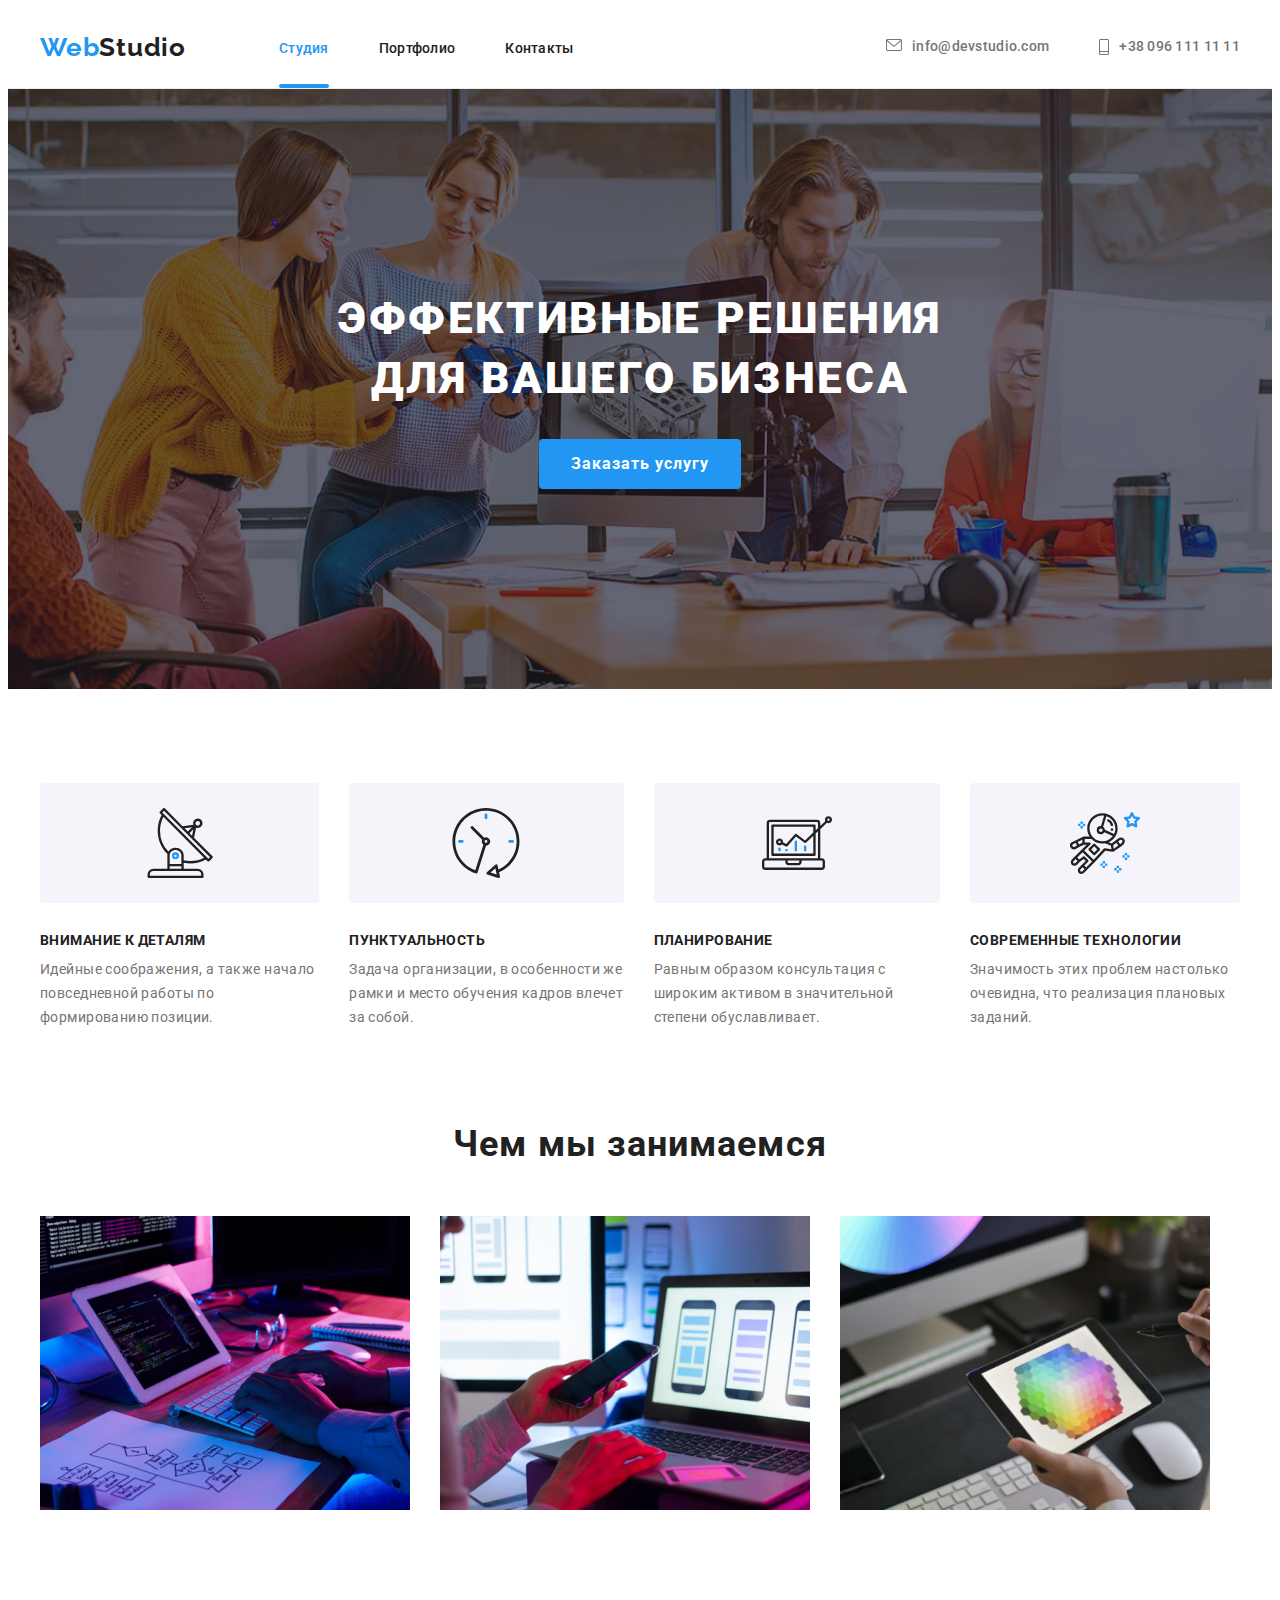
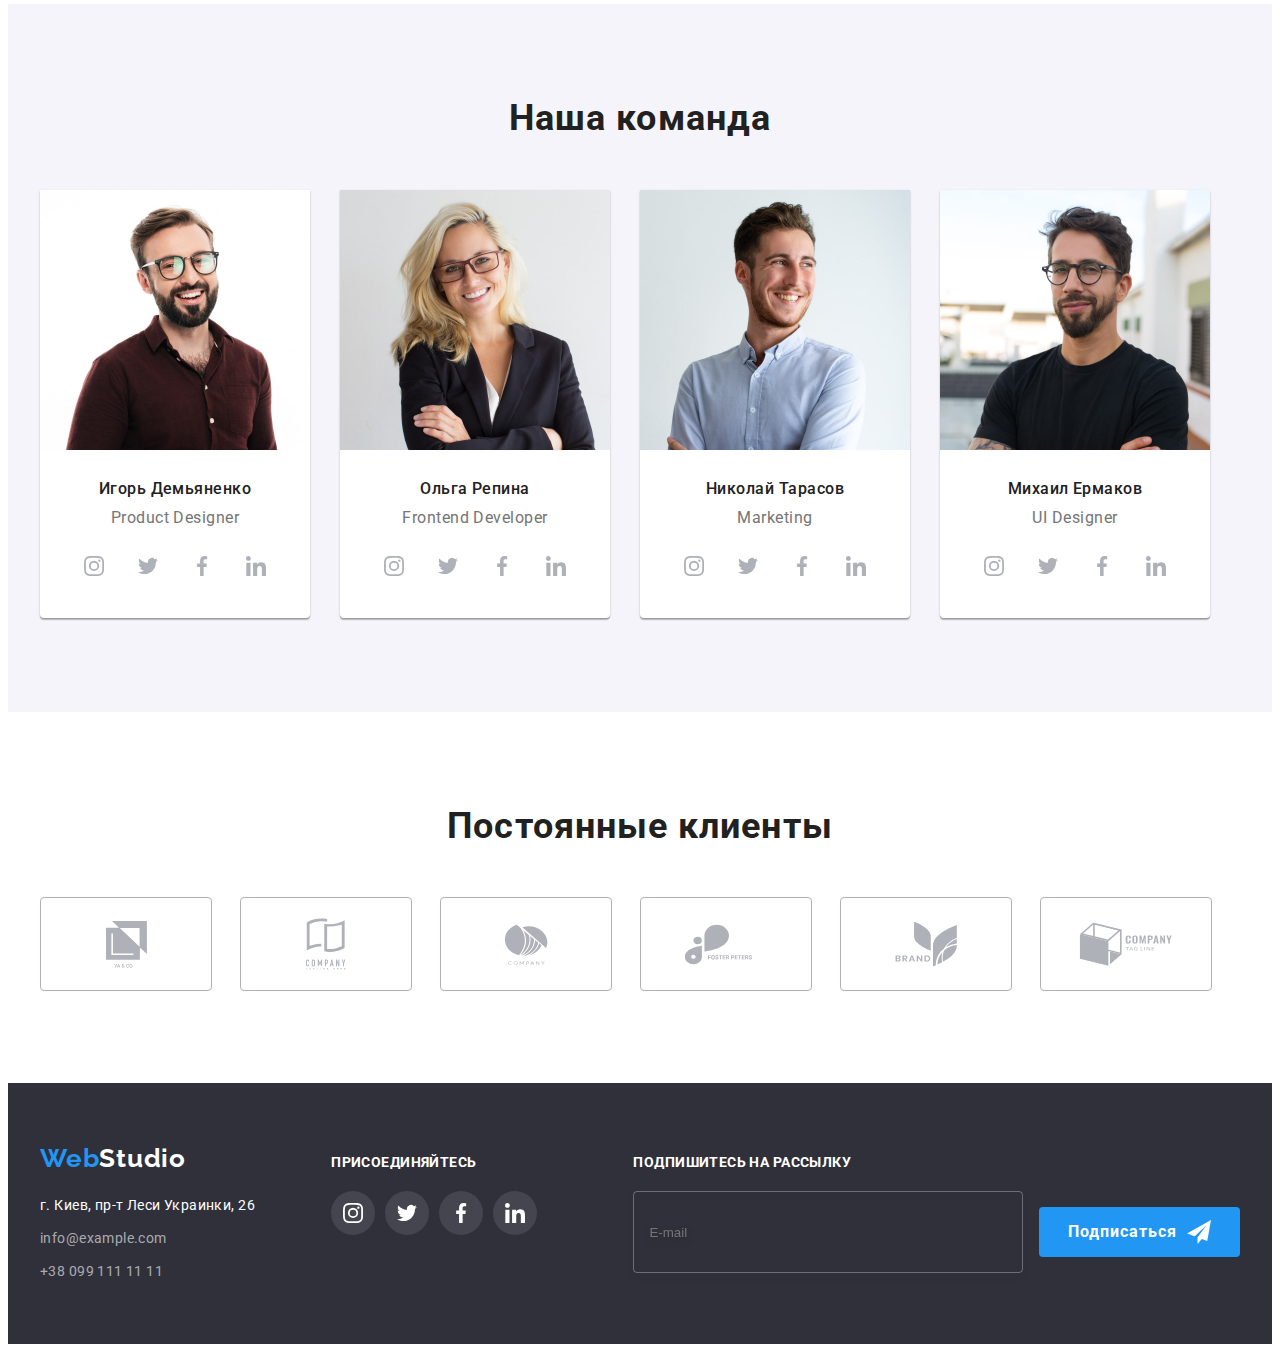
==== index.html @ 5603469b "Add files via upload" ====
<!DOCTYPE html>
<html lang="ru">

<head>
    <meta charset="UTF-8">
    <meta http-equiv="X-UA-Compatible" content="IE=edge">
    <meta name="viewport" content="width=device-width, initial-scale=1.0">
    <link rel="preconnect" href="https://fonts.googleapis.com">
    <link rel="preconnect" href="https://fonts.gstatic.com" crossorigin>
    <link rel="preconnect" href="https://fonts.googleapis.com">
    <link rel="preconnect" href="https://fonts.gstatic.com" crossorigin>
    <link href="https://fonts.googleapis.com/css2?family=Raleway:wght@100;200;300;600;700;800&family=Roboto:wght@400;500;700;900&display=swap" rel="stylesheet">
    <title>WebStudio</title>
    <link rel="stylesheet" href="https://cdnjs.cloudflare.com/ajax/libs/modern-normalize/1.1.0/modern-normalize.min.css" integrity="sha512-wpPYUAdjBVSE4KJnH1VR1HeZfpl1ub8YT/NKx4PuQ5NmX2tKuGu6U/JRp5y+Y8XG2tV+wKQpNHVUX03MfMFn9Q==" crossorigin="anonymous" referrerpolicy="no-referrer"
    />
   
<link rel="stylesheet" href="./css/main.min.css">
</head>

<body>
    <!--  HEADER  -->
    <header class="header box">
        <div class="container header__container">
            <a class="logo header__logo" href="./index.html" title="WebStudio"><span class="web">Web</span>Studio</a>
            <nav class="nav">
                <ul class="nav__list list">
                    <li class="nav__item ">
                        <a href="./index.html" class="nav__link link current" title="Студия">Студия</a>
                    </li>
                    <li class="nav__item ">
                        <a href="./portfolio.html" class="nav__link link" title="Портфолио">Портфолио</a>
                    </li>
                    <li class="nav__item ">
                        <a href="#footer" class="nav__link link" title="Контакты">Контакты</a>
                    </li>
                </ul>

            </nav>
            <ul class="nav__list contacts list">
                <li class="nav__item ">
                    <a class="nav__mail link" href="mailto:info@devstudio.com" title="info@devstudio.com"><svg class="header__soc" width="16" height="12">
                        <use href="./image/main/icons.svg#icon-envelope"></use>
                        </svg>info@devstudio.com</a>
                </li>
                <li class="nav__item list">
                    <a class="nav__tel link" href="tel:+380961111111" title="+380961111111"><svg class="header__soc" width="10" height="16">
                        <use href="./image/main/icons.svg#icon-Mobile"></use>
                        </svg>+38 096 111 11 11</a>
                </li>
            </ul>
        </div>

    </header>
    <main>
        <!-- HERO  -->
        <section class="hero box">
            <div class="container hero__container">
                <h1 class="hero__title">Эффективные решения <br> для вашего бизнеса</h1>
                <button type="button" class="btn" data-modal-open>Заказать услугу</button></div>
        </section>
        <!-- BENEFITS  -->
        <section class="benefits box">
            <div class="container">
                <ul class="benefits__list list">
                    <li class="benefits__item ">
                        <div class="soc__link link"><svg class="benefits__soc" width="70" height="70">
                            <use href="./image/main/icons.svg#icon-antenna"></use>
                            </svg></div>
                        <h3 class="benefits__title title">Внимание к деталям</h3>
                        <p class="benefits__text">Идейные соображения, а также начало повседневной работы по формированию позиции.</p>
                    </li>

                    <li class="benefits__item ">
                        <div class="soc__link link"><svg class="benefits__soc" width="70" height="70">
                            <use href="./image/main/icons.svg#icon-clock"></use>
                            </svg></div>
                        <h3 class="benefits__title title">Пунктуальность</h3>
                        <p class="benefits__text">Задача организации, в особенности же рамки и место обучения кадров влечет за собой.</p>
                    </li>

                    <li class="benefits__item ">
                        <div class="soc__link link"><svg class="benefits__soc" width="70" height="70">
                            <use href="./image/main/icons.svg#icon-diagram"></use>
                            </svg></div>
                        <h3 class="benefits__title title">Планирование</h3>
                        <p class="benefits__text">Равным образом консультация с широким активом в значительной степени обуславливает.</p>
                    </li>

                    <li class="benefits__item ">
                        <div class="soc__link link"><svg class="benefits__soc" width="70" height="70">
                            <use href="./image/main/icons.svg#icon-astronaut"></use>
                            </svg></div>
                        <h3 class="benefits__title title">Современные технологии</h3>
                        <p class="benefits__text">Значимость этих проблем настолько очевидна, что реализация плановых заданий.</p>
                    </li>
                </ul>
            </div>
        </section>
        <!-- WORK  -->
        <section class="work box">
            <div class="container">
                <h2 class="work__title title">Чем мы занимаемся</h2>
                <ul class="work__list">
                    <li class="work__item list"><img src="./image/main/img1.jpg" alt="work with laptop" width="370" height="294">
                        <div class="work__item-text">
                            <p>Десктопные приложения</p>
                        </div>
                    </li>
                    <li class="work__item list"><img src="./image/main/img2.jpg" alt="work with mobile" width="370" height="294">
                        <div class="work__item-text">
                            <p>Мобильные приложения</p>
                        </div>
                    </li>
                    <li class="work__item list"><img src="./image/main/img3.jpg" alt="work with tablet" width="370" height="294">
                        <div class="work__item-text">
                            <p>Дизайнерские решения</p>
                        </div>
                    </li>
                </ul>
            </div>
        </section>
        <!--  TEAM  -->
        <section class="team box">
            <div class="container">
                <h2 class="title">Наша команда</h2>
                <ul class="team__list">
                    <li class="team__item list">
                        <img src="./image/main/photo1.jpg" alt="Игорь Демьяненко" width="270" height="260">

                        <div class="team__item-text">
                            <h3 class="team__item-title ">Игорь Демьяненко</h3>
                            <p lang="en" class="team__text">Product Designer</p>
                            <ul class="team__soc-list list">
                                <li class="team__soc-item"><a href="" class="team__soc-link link"><svg class="team__soc-icon" width="20" height="20">
                                    <use href="./image/main/icons.svg#icon-instagram"></use>
                                    </svg></a></li>
                                <li class="team__soc-item">
                                    <a href="" class="team__soc-link link"><svg class="team__soc-icon" width="20" height="20">
                                        <use href="./image/main/icons.svg#icon-twitter"></use>
                                        </svg></a>
                                </li>
                                <li class="team__soc-item">
                                    <a href="" class="team__soc-link link"><svg class="team__soc-icon" width="20" height="20">
                                        <use href="./image/main/icons.svg#icon-facebook"></use>
                                        </svg></a>
                                </li>
                                <li class="team__soc-item">
                                    <a href="" class="team__soc-link link"><svg class="team__soc-icon" width="20" height="20">
                                        <use href="./image/main/icons.svg#icon-linkedin"></use>
                                        </svg></a>
                                </li>
                            </ul>
                        </div>
                    </li>
                    <li class="team__item list">
                        <img src="./image/main/photo2.jpg" alt="Ольга Репина" width="270" height="260">
                        <div class="team__item-text">
                            <h3 class="team__item-title ">Ольга Репина</h3>
                            <p lang="en" class="team__text">Frontend Developer</p>
                            <ul class="team__soc-list list">
                                <li class="team__soc-item"><a href="" class="team__soc-link link"><svg class="team__soc-icon" width="20" height="20">
                                    <use href="./image/main/icons.svg#icon-instagram"></use>
                                    </svg></a></li>
                                <li class="team__soc-item">
                                    <a href="" class="team__soc-link link"><svg class="team__soc-icon" width="20" height="20">
                                        <use href="./image/main/icons.svg#icon-twitter"></use>
                                        </svg></a>
                                </li>
                                <li class="team__soc-item">
                                    <a href="" class="team__soc-link link"><svg class="team__soc-icon" width="20" height="20">
                                        <use href="./image/main/icons.svg#icon-facebook"></use>
                                        </svg></a>
                                </li>
                                <li class="team__soc-item">
                                    <a href="" class="team__soc-link link"><svg class="team__soc-icon" width="20" height="20">
                                        <use href="./image/main/icons.svg#icon-linkedin"></use>
                                        </svg></a>
                                </li>
                            </ul>
                        </div>

                    </li>
                    <li class="team__item list">
                        <img src="./image/main/photo3.jpg" alt="Николай Тарасов" width="270" height="260">
                        <div class="team__item-text">
                            <h3 class="team__item-title ">Николай Тарасов</h3>
                            <p lang="en" class="team__text">Marketing</p>
                            <ul class="team__soc-list list">
                                <li class="team__soc-item"><a href="" class="team__soc-link link"><svg class="team__soc-icon" width="20" height="20">
                                    <use href="./image/main/icons.svg#icon-instagram"></use>
                                    </svg></a></li>
                                <li class="team__soc-item">
                                    <a href="" class="team__soc-link link"><svg class="team__soc-icon" width="20" height="20">
                                        <use href="./image/main/icons.svg#icon-twitter"></use>
                                        </svg></a>
                                </li>
                                <li class="team__soc-item">
                                    <a href="" class="team__soc-link link"><svg class="team__soc-icon" width="20" height="20">
                                        <use href="./image/main/icons.svg#icon-facebook"></use>
                                        </svg></a>
                                </li>
                                <li class="team__soc-item">
                                    <a href="" class="team__soc-link link"><svg class="team__soc-icon" width="20" height="20">
                                        <use href="./image/main/icons.svg#icon-linkedin"></use>
                                        </svg></a>
                                </li>
                            </ul>
                        </div>

                    </li>
                    <li class="team__item list">
                        <img src="./image/main/photo4.jpg" alt="Михаил Ермаков" width="270" height="260">
                        <div class="team__item-text">
                            <h3 class="team__item-title ">Михаил Ермаков</h3>
                            <p lang="en" class="team__text">UI Designer</p>
                            <ul class="team__soc-list list">
                                <li class="team__soc-item"><a href="" class="team__soc-link link"><svg class="team__soc-icon" width="20" height="20">
                                    <use href="./image/main/icons.svg#icon-instagram"></use>
                                    </svg></a></li>
                                <li class="team__soc-item">
                                    <a href="" class="team__soc-link link"><svg class="team__soc-icon" width="20" height="20">
                                        <use href="./image/main/icons.svg#icon-twitter"></use>
                                        </svg></a>
                                </li>
                                <li class="team__soc-item">
                                    <a href="" class="team__soc-link link"><svg class="team__soc-icon" width="20" height="20">
                                        <use href="./image/main/icons.svg#icon-facebook"></use>
                                        </svg></a>
                                </li>
                                <li class="team__soc-item">
                                    <a href="" class="team__soc-link link"><svg class="team__soc-icon" width="20" height="20">
                                        <use href="./image/main/icons.svg#icon-linkedin"></use>
                                        </svg></a>
                                </li>
                            </ul>
                        </div>

                    </li>
                </ul>
            </div>
        </section>
        <section class="customers">
            <div class="container">
                <h2 class="title">Постоянные клиенты</h2>
                <ul class="customers__list list">
                    <li class="customers__item">
                        <a href="" class="customers__link link"><svg class="customers__icon" width="41" height="47">
                            <use href="./image/main/icons.svg#icon-union"></use>
                            </svg>
                        </a>
                    </li>
                    <li class="customers__item">
                        <a href="" class="customers__link link"><svg class="customers__icon" width="40" height="52">
                            <use href="./image/main/icons.svg#icon-tagline"></use>
                            </svg>
                        </a>
                    </li>
                    <li class="customers__item">
                        <a href="" class="customers__link link"><svg class="customers__icon" width="44" height="41">
                            <use href="./image/main/icons.svg#icon-company"></use>
                            </svg>
                        </a>
                    </li>
                    <li class="customers__item">
                        <a href="" class="customers__link link"><svg class="customers__icon" width="85" height="41">
                            <use href="./image/main/icons.svg#icon-foster"></use>
                            </svg>
                        </a>
                    </li>
                    <li class="customers__item">
                        <a href="" class="customers__link link"><svg class="customers__icon" width="63" height="46">
                            <use href="./image/main/icons.svg#icon-brand"></use>
                            </svg>
                        </a>
                    </li>
                    <li class="customers__item">
                        <a href="" class="customers__link link"><svg class="customers__icon" width="94" height="44">
                            <use href="./image/main/icons.svg#icon-taglines"></use>
                            </svg>
                        </a>
                    </li>
                </ul>
            </div>
        </section>
    </main>
    <!--  FOOTER  -->
    <footer id="footer" class="footer box">
        <div class="container footer__container">
            <div class="footer__left">
                <a class="footer__logo logo" href="./index.html" title="WebStudio"><span class="web">Web</span>Studio</a>
                <address class="footer__adress">
                <ul class="footer__list">
                    <li class="footer__item  list">
                        <a class="footer__link address link" href="https://goo.gl/maps/a2TNtpJiLEumgx8t8" target="_blank" rel="noopener nofollow noreferree">г. Киев, пр-т Леси Украинки, 26</a></li>
                    <li class="footer__item list">
                        <a class="footer__link link" href="mailto:info@example.com" title="info@devstudio.com">info@example.com</a></li>
                        <li class="footer__item list">
                            <a class="footer__link link" href="tel:+380991111111" title="+38 099 111 11 11">+38 099 111 11 11</a></li> 
                </ul>
            </address></div>
            <div class="footer__center">
                <h3 class="footer__title">присоединяйтесь</h3>
                <ul class="footer__soc-list list">
                    <li class="footer__soc-item"><a href="" class="footer__soc-link link"><svg class="footer__soc-icon" width="20" height="20">
        <use href="./image/main/icons.svg#icon-instagram"></use>
        </svg></a></li>
                    <li class="footer__soc-item">
                        <a href="" class="footer__soc-link link"><svg class="footer__soc-icon" width="20" height="20">
            <use href="./image/main/icons.svg#icon-twitter"></use>
            </svg></a>
                    </li>
                    <li class="footer__soc-item">
                        <a href="" class="footer__soc-link link"><svg class="footer__soc-icon" width="20" height="20">
            <use href="./image/main/icons.svg#icon-facebook"></use>
            </svg></a>
                    </li>
                    <li class="footer__soc-item">
                        <a href="" class="footer__soc-link link"><svg class="footer__soc-icon" width="20" height="20">
            <use href="./image/main/icons.svg#icon-linkedin"></use>
            </svg></a>
                    </li>
                </ul>
            </div>
            <div class="footer__right">
                <h3 class="footer__title">Подпишитесь на рассылку</h3>
                <form>

                    <input type="text" class="input" name="user-mail" required placeholder="E-mail">
                    <button type="button" class="footer__btn">Подписаться <span class="icon"></span></button>

                </form>
            </div>

        </div>

    </footer>
    <div class="backdrop is-hidden" data-modal>
        <div class="modal">

            <button type="button" class="modal__close-btn" data-modal-close><img src="./image/main/close.svg" alt="close"></button>
            <p class="modal__title">Оставьте свои данные, мы вам перезвоним</p>
            <form>
                <div class="modal__field">
                    <label for="user-name" class="modal__label">Имя</label>
                    <div class="input__wrap">
                        <input type="text" class="modal__input" name="user-name" required id="user-name">
                        <svg class="modal__icon" width="18" height="18">
                        <use href="./image/main/icons.svg#icon-person"></use>
                    </svg>
                    </div>
                </div>
                <div class="modal__field">
                    <label for="user-tel" class="modal__label">Телефон</label>
                    <div class="input__wrap">
                        <input type="tel" class="modal__input" name="user-tel" required pattern="[\+]\d{3}\s[\(]\d{2}[\)]\s\d{3}[\-]\d{2}[\-]\d{2}" title="+38 (050) 222-22-22" id="user-tel">
                        <svg class="modal__icon" width="18" height="18">
                        <use href="./image/main/icons.svg#icon-phone"></use>
                    </svg>
                    </div>
                </div>
                <div class="modal__field">
                    <label for="user-email" class="modal__label">Почта</label>
                    <div class="input__wrap">
                        <input type="email" class="modal__input" name="user-email" id="user-email">
                        <svg class="modal__icon" width="18" height="18">
                        <use href="./image/main/icons.svg#icon-email"></use>
                    </svg>
                    </div>
                </div>
                <div class="modal__field">
                    <label for="user-text" class="modal__label">Комментарий</label>
                    <textarea name="user-text" id="user-text" class="modal__text" placeholder="Введите текст"></textarea>
                </div>
                <div class="modal__field">
                    <input type="checkbox" name="privacy" value="true" class="modal__check visually-hidden" id="privacy">
                    <label for="privacy" class="check__test"> 
                          <span> <svg class="check__icon" width="11" height="8">
                        <use href="./image/main/icons.svg#icon-check"></use>
                    </svg></span>
                        Соглашаюсь с рассылкой и принимаю  <a href="#"> Условия договора</a></label>
                </div>
                <button type="submit" class="hero__btn btn">Отправить</button>
            </form>
        </div>
    </div>
    <script src="./js/modal.js"></script>
</body>

</html>
---- css/main.min.css ----
:root{--accent-color: #2196F3}body{font-family:"Roboto",sans-serif;color:#212121}.visually-hidden{position:absolute;white-space:nowrap;width:1px;height:1px;overflow:hidden;border:0;padding:0;clip:rect(0 0 0 0);clip-path:inset(50%);margin:-1px}h1,h2,h3,h4,h5,h6,p{margin:0;padding:0}ul,ol{margin:0;padding-left:0}img{display:block}.list{list-style:none}.link{text-decoration:none}.logo{text-decoration:none;color:#212121;font-family:"Raleway",sans-serif;font-weight:700;font-size:26px;line-height:1.19;letter-spacing:.03em}.web{color:#2196f3}.container{width:1200px;margin-left:auto;margin-right:auto;padding:0 15px}.title{font-weight:700;font-size:36px;line-height:1.16;letter-spacing:.03em;margin-bottom:50px;text-align:center}.backdrop{position:fixed;width:100%;height:100%;background-color:rgba(25,28,38,.477);top:0;transition:opacity 250ms cubic-bezier(0.4, 0, 0.2, 1),visibility 250ms cubic-bezier(0.4, 0, 0.2, 1)}.is-hidden{visibility:none;opacity:0;pointer-events:none}.modal{width:528px;min-height:581px;background-color:#fff;border-radius:5px;position:absolute;top:50%;left:50%;transform:translate(-50%, -50%) scale(1) rotate(0);transition:transform 250ms cubic-bezier(0.4, 0, 0.2, 1);padding:40px;text-align:center}.modal__close-btn{width:30px;height:30px;border-radius:50%;position:absolute;top:10px;right:10px;border:none}.modal__close-btn img{position:absolute;left:0;top:0}.backdrop.is-hidden .modal{transform:translate(-50%, -50%) scale(0) rotate(180deg)}.no-scroll{overflow:hidden}.modal__title{font-weight:700;font-size:20px;line-height:1.15;text-align:center;letter-spacing:.03em;color:#212121;margin-bottom:12px}.modal__field{margin-bottom:10px}.input__wrap{position:relative}.modal__icon{position:absolute;left:12px;top:50%;transform:translateY(-50%)}.modal__input{width:100%;height:40px;border:1px solid #999;border-radius:5px;padding-left:40px;color:#090b13;outline:none}.modal__input:focus{border-color:var(--accent-color)}.modal__input:focus+.modal__icon{fill:var(--accent-color)}.modal__label{font-size:12px;line-height:1.16;letter-spacing:.01em;color:#757575;display:block;text-align:left;margin-bottom:4px}.modal__text{width:100%;height:100px;padding:12px 16px;border:1px solid #999;border-radius:5px;resize:none;outline:none}.modal__text:focus{border-color:var(--accent-color)}.modal__text::placeholder{font-weight:400;font-size:14px;line-height:16px;letter-spacing:.01em;color:rgba(117,117,117,.5)}.check__test{color:#555;font-size:14px;display:flex;align-items:baseline;position:relative}.check__test a{margin-left:5px}.check__test span{width:16px;height:15px;border:2px solid #090b13;border-radius:3px;margin-right:5px;display:flex;align-items:center;justify-content:center}.btn{padding:10px 55px}.check__icon{fill:rgba(0,0,0,0)}.modal__check:checked+.check__test span{background-color:var(--accent-color);border:none}.modal__check:focus+.check__test span{border-color:var(--accent-color)}.modal__check:checked+.check__test .check__icon{fill:#fff}.header{border-bottom:1px solid #ececec;padding-top:24px;padding-bottom:25px}.header__container{display:flex;align-items:center}.header__logo{margin-right:93px}.header__soc{fill:currentColor;margin-right:10px}.nav__list{display:flex}.contacts{margin-left:auto}.nav__item:not(:last-child){margin-right:50px}.nav__link{font-weight:500;font-size:14px;line-height:1.14;letter-spacing:.02em;color:#212121;padding-top:32px;padding-bottom:32px;position:relative;transition:color 250ms cubic-bezier(0.4, 0, 0.2, 1)}.nav__link::after{content:"";position:absolute;left:0;bottom:0;width:100%;height:4px;background-color:#2196f3;border-radius:2px;opacity:0;transition:opacity 250ms cubic-bezier(0.4, 0, 0.2, 1)}.nav__link:hover::after,.nav__link:focus::after{opacity:1}.current{color:var(--accent-color)}.current::after{content:"";position:absolute;left:0;bottom:0;width:100%;height:4px;background-color:#2196f3;border-radius:2px;opacity:1}.nav__mail,.nav__tel{font-weight:500;font-size:14px;line-height:1.14;letter-spacing:.02em;color:#757575;display:flex;flex-direction:row;fill:currentColor;transition:color 250ms cubic-bezier(0.4, 0, 0.2, 1)}.nav__link:hover,.nav__mail:hover,.nav__tel:hover,.nav__link:focus,.nav__mail:focus,.nav__tel:focus{color:var(--accent-color)}.hero{background-color:#2f303a;padding-top:200px;padding-bottom:200px;text-align:center;background-image:linear-gradient(rgba(47, 48, 58, 0.4), rgba(47, 48, 58, 0.4)),url(../image/main/bghero.jpg);background-size:cover;background-repeat:no-repeat;background-position:center;max-width:1600px;margin:0 auto}.hero__title{font-weight:900;font-size:44px;line-height:1.36;letter-spacing:.06em;text-transform:uppercase;color:#fff;margin-bottom:30px}.hero__container .btn{font-family:inherit;font-weight:700;font-size:16px;line-height:1.87;letter-spacing:.06em;border-radius:4px;border:none;padding:10px 32px;cursor:pointer;background-color:var(--accent-color);color:#fff}.hero__container .btn .btn:hover,.hero__container .btn .btn:focus{box-shadow:0px 4px 4px rgba(0,0,0,.15)}.benefits{padding-top:94px}.benefits__list{display:flex}.benefits__title{font-weight:700;font-size:14px;line-height:1.14;letter-spacing:.03em;text-transform:uppercase;margin-bottom:10px;text-align:left}.benefits__text{font-size:14px;line-height:1.71;letter-spacing:.03em;color:#757575}.benefits__item{min-width:270px}.benefits__item:not(:last-child){margin-right:30px}.soc__link{display:flex;align-items:center;justify-content:center;background-color:#f5f4fa;border-radius:4px;width:100%;height:120px;margin-bottom:30px}.work{padding-top:94px;padding-bottom:94px;text-align:center}.work__title{margin-bottom:50px}.work__list{display:flex;flex-wrap:wrap}.work__item{flex-basis:calc(25% - 30px);margin-right:30px;position:relative}.work__item:nth-child(3n){margin-right:0}.work__item-text::before{content:"";position:absolute;width:100%;height:100%;left:0;bottom:0;opacity:0}.work__item-text p{position:absolute;left:0;bottom:0;opacity:0;width:100%;padding-top:23px;padding-bottom:23px;font-weight:700;font-size:14px;line-height:1.14;letter-spacing:.03em;text-transform:uppercase;color:#fff;z-index:1;background-color:rgba(47,48,58,.8);transition:opacity 250ms cubic-bezier(0.4, 0, 0.2, 1)}.work__item:hover .work__item-text p{opacity:1}.team{padding-top:94px;padding-bottom:94px;background-color:#f5f4fa}.team__list{display:flex;flex-wrap:wrap}.team__item{max-width:270px;background-color:#fff;border-radius:0px 0px 4px 4px;flex-basis:calc(25% - 30px);margin-right:30px;box-shadow:0px 1px 3px rgba(0,0,0,.12),0px 1px 1px rgba(0,0,0,.14),0px 2px 1px rgba(0,0,0,.2)}.team__item:nth-child(4n){margin-right:0}.team__item-text{padding-top:30px;padding-bottom:30px;text-align:center}.team__item-title{font-size:16px;font-weight:500;line-height:1.18;letter-spacing:.03em;margin-bottom:10px}.team__text{line-height:1.18;letter-spacing:.03em;color:#757575;margin-bottom:16px}.team__soc-list{display:flex;justify-content:center}.team__soc-item{width:44px;height:44px;margin-right:10px}.team__soc-item:last-child{margin-right:0}.team__soc-link{width:100%;height:100%;background-color:#fff;border-radius:50%;display:flex;align-items:center;justify-content:center;color:#afb1b8;transition:color 250ms cubic-bezier(0.4, 0, 0.2, 1),background-color 250ms cubic-bezier(0.4, 0, 0.2, 1)}.team__soc-link:hover,.team__soc-link:focus{color:#fff;background-color:var(--accent-color)}.team__soc-icon{fill:currentColor}.customers{padding-top:94px;padding-bottom:94px}.customers__list{display:flex}.customers__icon{fill:currentColor}.customers__item{width:170px;height:92px}.customers__item:not(:last-child){margin-right:30px}.customers__link{display:flex;align-items:center;justify-content:center;width:100%;height:100%;border:1px solid #afb1b8;border-radius:4px;color:#afb1b8;transition:color 250ms cubic-bezier(0.4, 0, 0.2, 1),border 250ms cubic-bezier(0.4, 0, 0.2, 1)}.customers__link:hover,.customers__link:focus{color:var(--accent-color);border:1px solid var(--accent-color)}.footer{background-color:#2f303a;padding-top:60px;padding-bottom:60px}.footer__container{display:flex;align-items:baseline;justify-content:space-between}.footer__logo{display:inline-block;color:#fff;margin-bottom:20px}.footer__item:not(:last-child){margin-bottom:9px}.footer__link{color:rgba(255,255,255,.6)}.footer__center{margin-left:70px}.footer__title{font-size:14px;line-height:1.14;letter-spacing:.03em;text-transform:uppercase;color:#fff;margin-bottom:20px}.footer__soc-list{display:flex;justify-content:center}.footer__soc-icon{fill:currentColor}.footer .footer__right{margin-left:90px}address{font-style:normal;font-size:14px;line-height:1.71;letter-spacing:.03em}.address{color:#fff}.footer__soc-item{width:44px;height:44px;margin-right:10px}.footer__soc-item:last-child{margin-right:0}.footer__soc-link{width:100%;height:100%;background-color:rgba(255,255,255,.1);border-radius:50%;display:flex;align-items:center;justify-content:center;color:#fff;transition:background-color 250ms cubic-bezier(0.4, 0, 0.2, 1)}.footer__soc-link:hover,.footer__soc-link:focus{background-color:var(--accent-color)}.input{width:358px;height:50px;border:1px solid rgba(255,255,255,.3);filter:drop-shadow(0px 4px 4px rgba(0, 0, 0, 0.15));border-radius:4px;padding:15px;background-color:rgba(0,0,0,0)}.footer__btn{font-family:inherit;font-weight:700;font-size:16px;line-height:1.87;letter-spacing:.06em;border-radius:4px;border:none;padding:10px 29px;cursor:pointer;background-color:var(--accent-color);color:#fff;display:inline-flex;align-items:center;margin-left:12px}.footer__btn>.icon{width:24px;height:24px;margin-left:10px;background-image:url(../image/main/icon-send.png);background-size:contain}.portfolio{padding-top:94px;padding-bottom:94px}.portfolio__list-button{display:flex;justify-content:center;margin-bottom:50px;border-radius:4px}.list-button__item button{font-family:inherit;border:none;font-weight:500;font-size:16px;line-height:1.62;letter-spacing:.03em;border-radius:4px;background-color:#f5f4fa;padding:6px 22px;cursor:pointer;box-shadow:none;transition:color 250ms cubic-bezier(0.4, 0, 0.2, 1),background-color 250ms cubic-bezier(0.4, 0, 0.2, 1),box-shadow 250ms cubic-bezier(0.4, 0, 0.2, 1)}.list-button__item button:hover,.list-button__item button:focus{background-color:var(--accent-color);box-shadow:0px 3px 1px rgba(0,0,0,.1),0px 1px 2px rgba(0,0,0,.08),0px 2px 2px rgba(0,0,0,.12);color:#fff}.list-button__item:not(:last-child){margin-right:8px}.card{padding:20px 24px;border:1px solid #eee;border-top:none}.card__title{font-weight:700;font-size:18px;line-height:2;letter-spacing:.06em;margin-bottom:4px;color:#212121}.card__text{line-height:1.88;letter-spacing:.03em;color:#757575}.portfolio__list{display:flex;flex-wrap:wrap}.portfolio__item{max-width:370px;flex-basis:calc(33.3333333333% - 30px);margin-left:30px;margin-top:30px}.portfolio__item a{display:block;text-decoration:none;transition:box-shadow 250ms cubic-bezier(0.4, 0, 0.2, 1)}.portfolio__item:nth-child(3n+1){margin-left:0}.portfolio__item:nth-child(-n+3){margin-top:0}.portfolio__item a:hover,.portfolio__item a:focus,.portfolio__item a:hover .item__hover-text,.portfolio__item a:focus .item__hover-text,.list-button__item:hover,.list-button__item:focus{opacity:1;transform:translateY(0);box-shadow:0px 1px 1px rgba(0,0,0,.12),0px 4px 4px rgba(0,0,0,.06),1px 4px 6px rgba(0,0,0,.16)}.item__img{position:relative;overflow:hidden}.item__hover-text{position:absolute;padding:63px 24px;top:0;left:0;opacity:0;width:100%;height:100%;font-size:18px;line-height:1.56;letter-spacing:.03em;color:#fff;background-color:rgba(33,150,243,.9);transform:translateY(100%);transition:opacity 250ms cubic-bezier(0.4, 0, 0.2, 1),transform 250ms cubic-bezier(0.4, 0, 0.2, 1)}/*# sourceMappingURL=main.min.css.map */
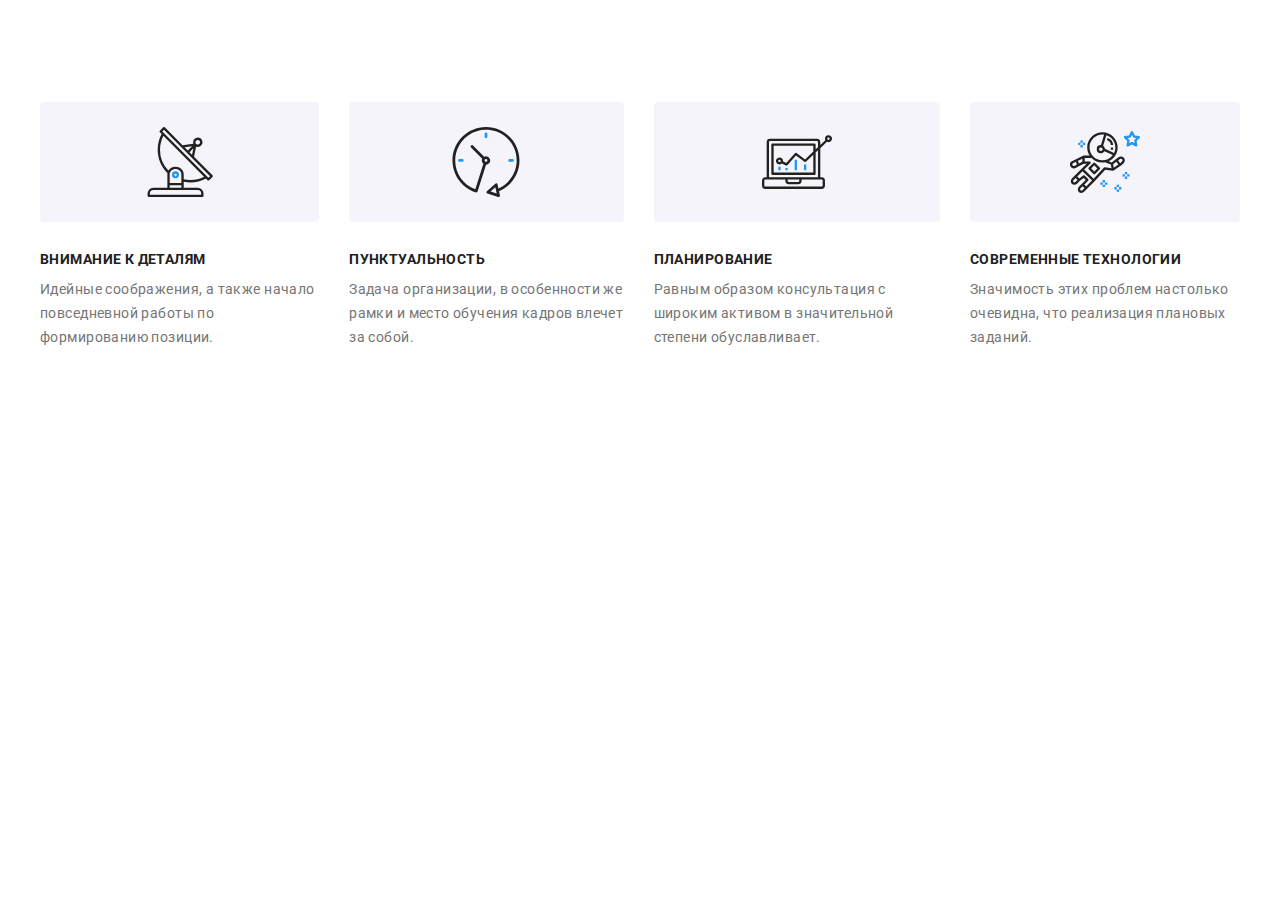
==== commit 82d23f81: "summary" ====
--- a/index.html
+++ b/index.html
@@ -19,7 +19,7 @@
 
 <body>
     <!--  HEADER  -->
-    <header class="header box">
+    <!-- <header class="header box">
         <div class="container header__container">
             <a class="logo header__logo" href="./index.html" title="WebStudio"><span class="web">Web</span>Studio</a>
             <nav class="nav">
@@ -50,14 +50,14 @@
             </ul>
         </div>
 
-    </header>
+    </header> -->
     <main>
         <!-- HERO  -->
-        <section class="hero box">
+        <!-- <section class="hero box">
             <div class="container hero__container">
                 <h1 class="hero__title">Эффективные решения <br> для вашего бизнеса</h1>
                 <button type="button" class="btn" data-modal-open>Заказать услугу</button></div>
-        </section>
+        </section> -->
         <!-- BENEFITS  -->
         <section class="benefits box">
             <div class="container">
@@ -97,7 +97,7 @@
             </div>
         </section>
         <!-- WORK  -->
-        <section class="work box">
+        <!-- <section class="work box">
             <div class="container">
                 <h2 class="work__title title">Чем мы занимаемся</h2>
                 <ul class="work__list">
@@ -118,9 +118,9 @@
                     </li>
                 </ul>
             </div>
-        </section>
+        </section> -->
         <!--  TEAM  -->
-        <section class="team box">
+        <!-- <section class="team box">
             <div class="container">
                 <h2 class="title">Наша команда</h2>
                 <ul class="team__list">
@@ -238,8 +238,9 @@
                     </li>
                 </ul>
             </div>
-        </section>
-        <section class="customers">
+        </section> -->
+         <!--  CUSTOMERS  -->
+        <!-- <section class="customers">
             <div class="container">
                 <h2 class="title">Постоянные клиенты</h2>
                 <ul class="customers__list list">
@@ -281,10 +282,10 @@
                     </li>
                 </ul>
             </div>
-        </section>
+        </section> -->
     </main>
     <!--  FOOTER  -->
-    <footer id="footer" class="footer box">
+    <!-- <footer id="footer" class="footer box">
         <div class="container footer__container">
             <div class="footer__left">
                 <a class="footer__logo logo" href="./index.html" title="WebStudio"><span class="web">Web</span>Studio</a>
@@ -333,8 +334,9 @@
 
         </div>
 
-    </footer>
-    <div class="backdrop is-hidden" data-modal>
+    </footer> -->
+    <!--  BACKDROP  -->
+    <!-- <div class="backdrop is-hidden" data-modal>
         <div class="modal">
 
             <button type="button" class="modal__close-btn" data-modal-close><img src="./image/main/close.svg" alt="close"></button>
@@ -382,7 +384,7 @@
                 <button type="submit" class="hero__btn btn">Отправить</button>
             </form>
         </div>
-    </div>
+    </div> -->
     <script src="./js/modal.js"></script>
 </body>
 
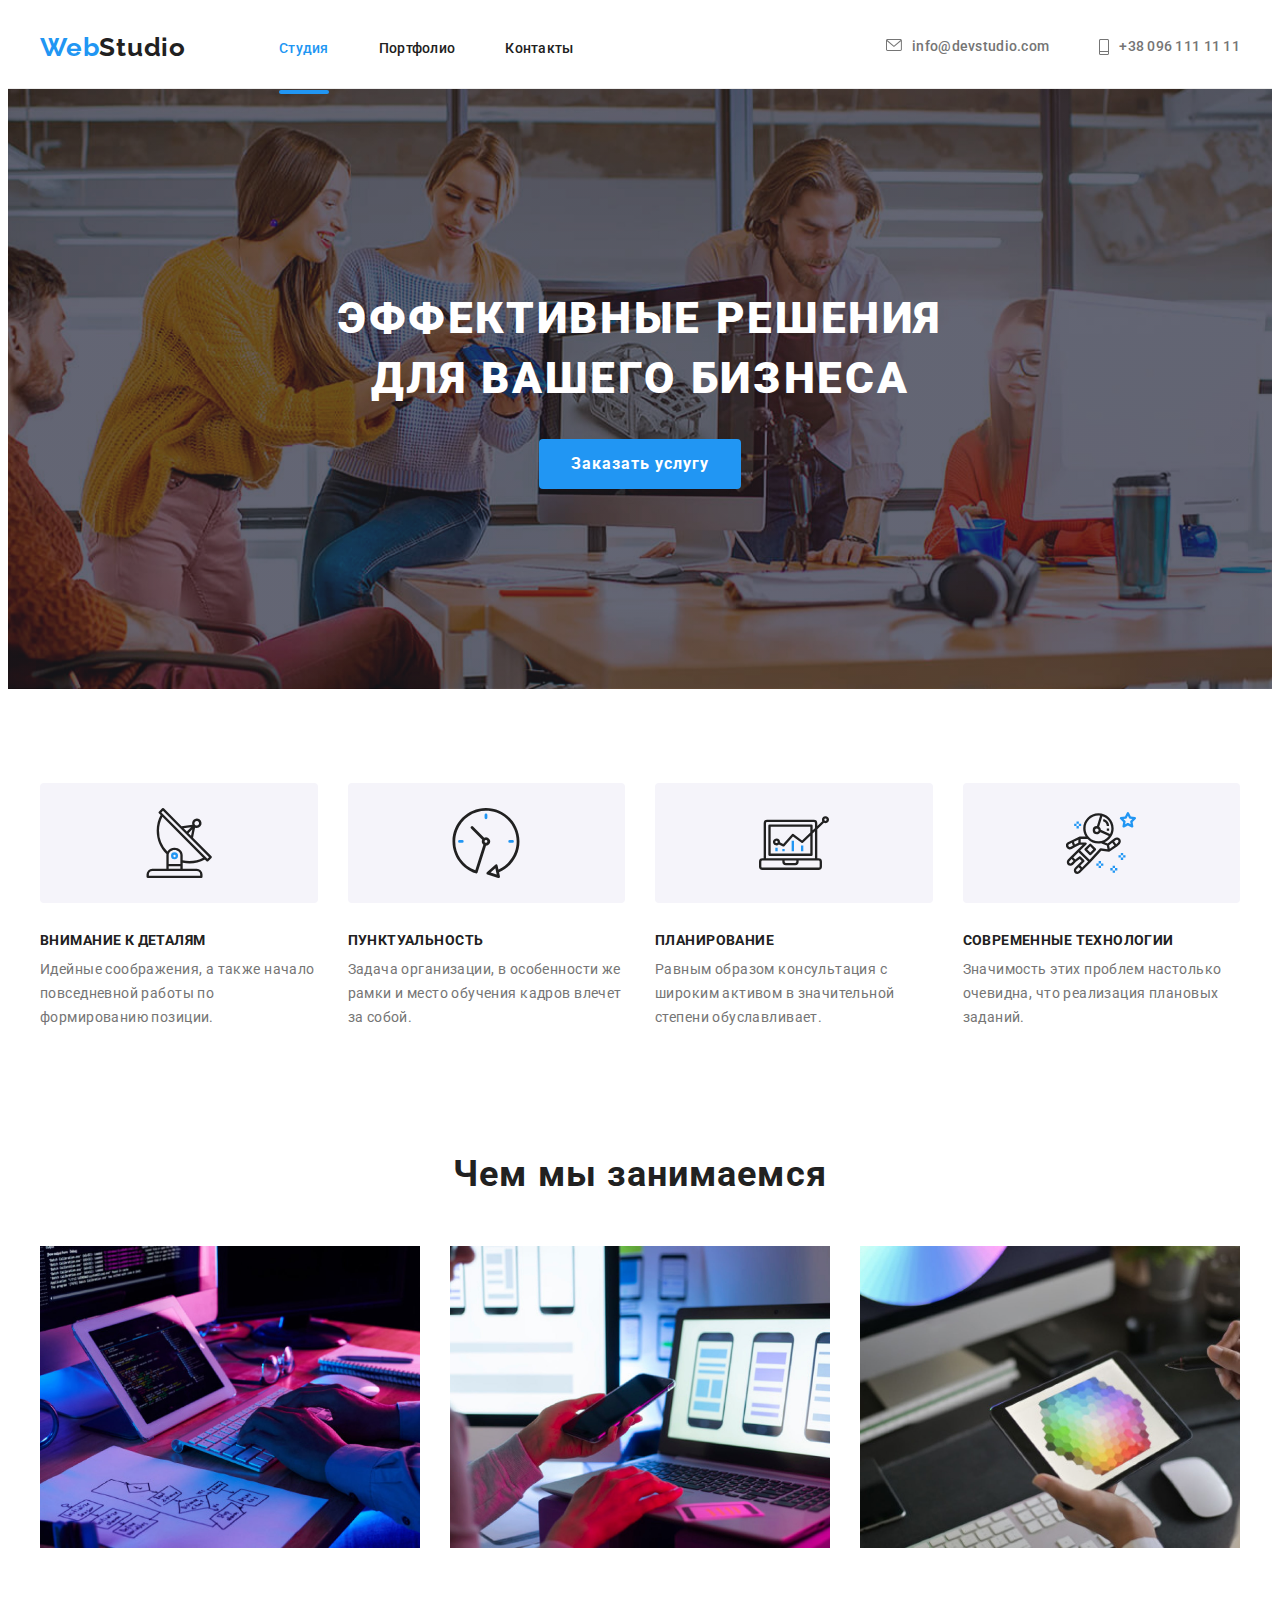
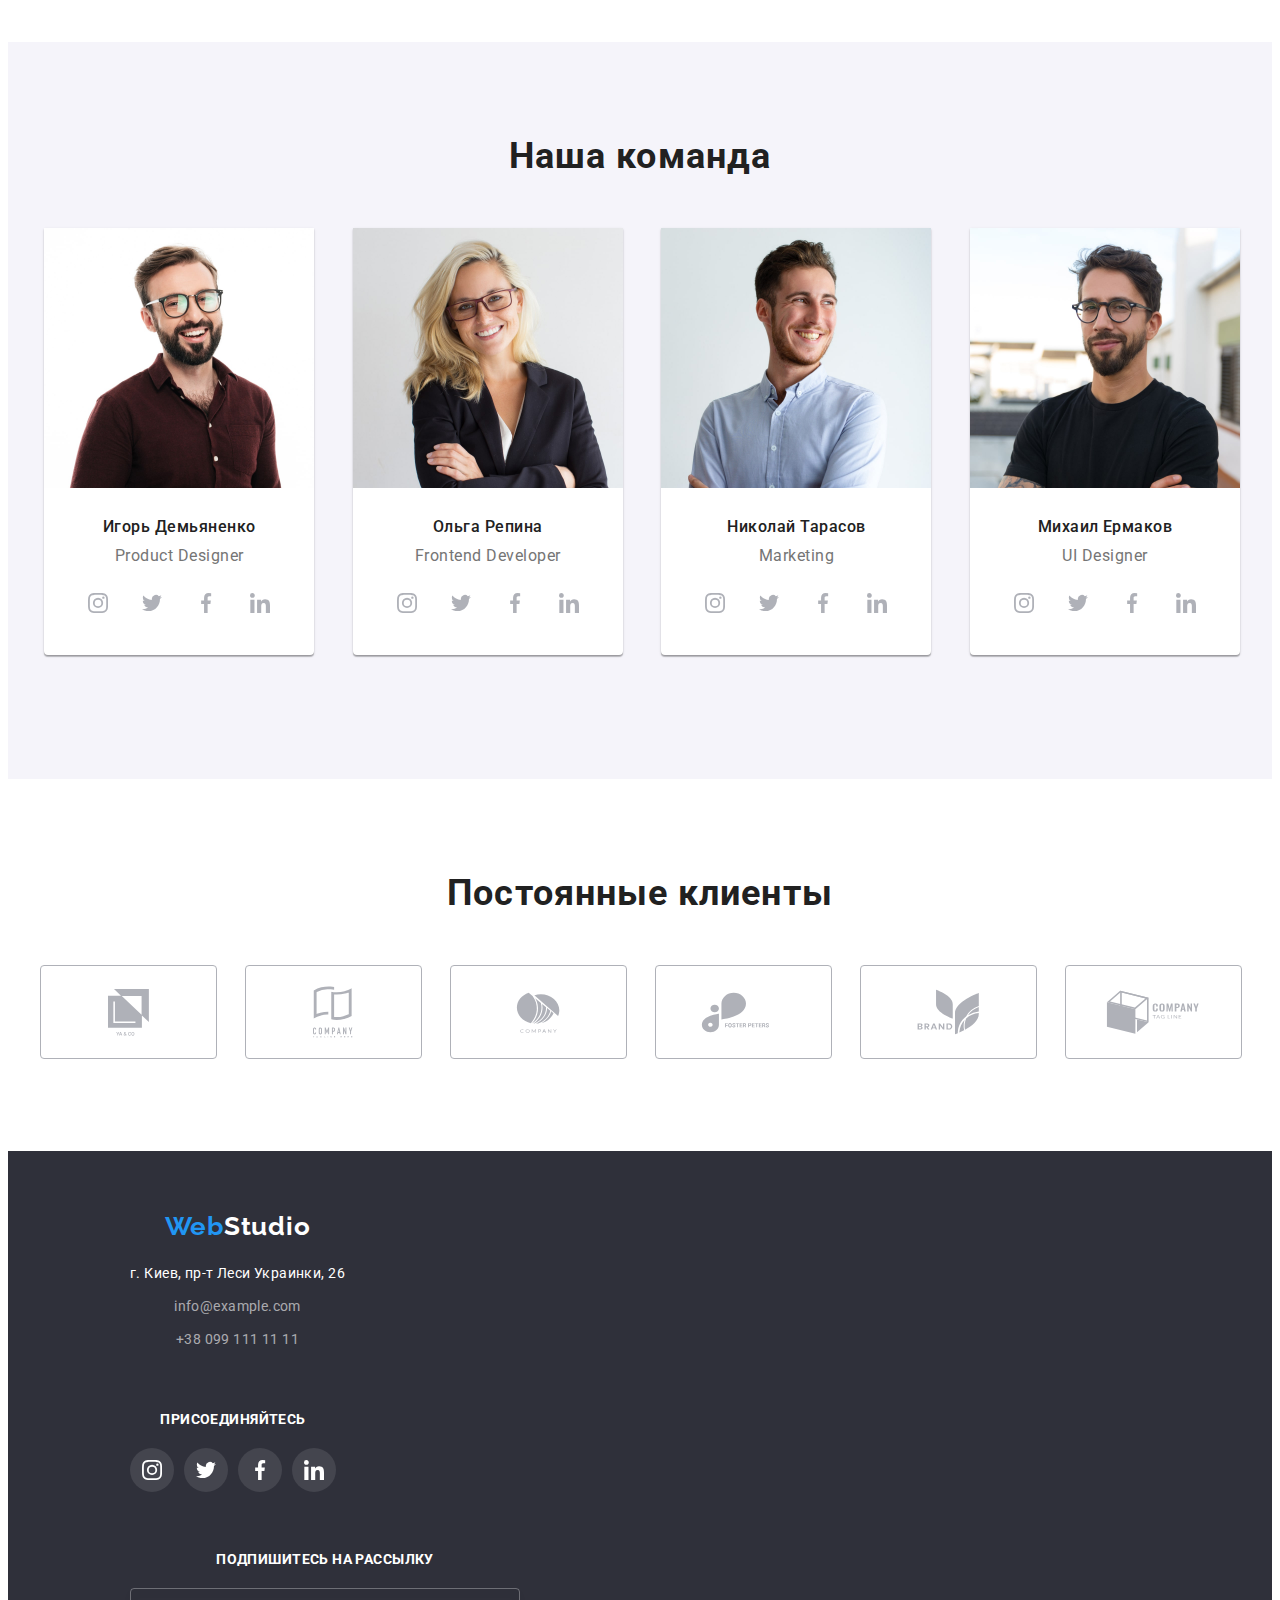
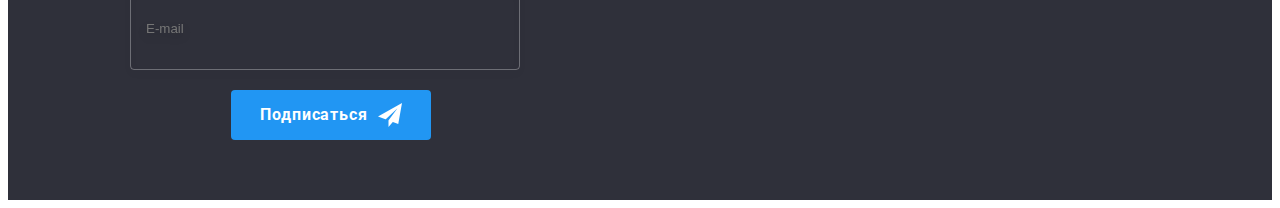
==== commit 12ec0f57: "додані стилі футера, секцій і портфоліо, моб та планшетній версії" ====
--- a/index.html
+++ b/index.html
@@ -19,11 +19,11 @@
 
 <body>
     <!--  HEADER  -->
-    <!-- <header class="header box">
+    <header class="header box">
         <div class="container header__container">
             <a class="logo header__logo" href="./index.html" title="WebStudio"><span class="web">Web</span>Studio</a>
             <nav class="nav">
-                <ul class="nav__list list">
+                <ul class="nav__list header__menu list">
                     <li class="nav__item ">
                         <a href="./index.html" class="nav__link link current" title="Студия">Студия</a>
                     </li>
@@ -49,15 +49,14 @@
                 </li>
             </ul>
         </div>
-
-    </header> -->
+    </header>
     <main>
         <!-- HERO  -->
-        <!-- <section class="hero box">
+        <section class="hero box">
             <div class="container hero__container">
                 <h1 class="hero__title">Эффективные решения <br> для вашего бизнеса</h1>
                 <button type="button" class="btn" data-modal-open>Заказать услугу</button></div>
-        </section> -->
+        </section>
         <!-- BENEFITS  -->
         <section class="benefits box">
             <div class="container">
@@ -97,7 +96,7 @@
             </div>
         </section>
         <!-- WORK  -->
-        <!-- <section class="work box">
+        <section class="work box">
             <div class="container">
                 <h2 class="work__title title">Чем мы занимаемся</h2>
                 <ul class="work__list">
@@ -118,9 +117,9 @@
                     </li>
                 </ul>
             </div>
-        </section> -->
+        </section>
         <!--  TEAM  -->
-        <!-- <section class="team box">
+        <section class="team box">
             <div class="container">
                 <h2 class="title">Наша команда</h2>
                 <ul class="team__list">
@@ -238,9 +237,9 @@
                     </li>
                 </ul>
             </div>
-        </section> -->
+        </section>
          <!--  CUSTOMERS  -->
-        <!-- <section class="customers">
+        <section class="customers">
             <div class="container">
                 <h2 class="title">Постоянные клиенты</h2>
                 <ul class="customers__list list">
@@ -282,10 +281,10 @@
                     </li>
                 </ul>
             </div>
-        </section> -->
+        </section>
     </main>
     <!--  FOOTER  -->
-    <!-- <footer id="footer" class="footer box">
+    <footer id="footer" class="footer box">
         <div class="container footer__container">
             <div class="footer__left">
                 <a class="footer__logo logo" href="./index.html" title="WebStudio"><span class="web">Web</span>Studio</a>
@@ -334,9 +333,9 @@
 
         </div>
 
-    </footer> -->
+    </footer>
     <!--  BACKDROP  -->
-    <!-- <div class="backdrop is-hidden" data-modal>
+    <div class="backdrop is-hidden" data-modal>
         <div class="modal">
 
             <button type="button" class="modal__close-btn" data-modal-close><img src="./image/main/close.svg" alt="close"></button>
@@ -384,7 +383,7 @@
                 <button type="submit" class="hero__btn btn">Отправить</button>
             </form>
         </div>
-    </div> -->
+    </div>
     <script src="./js/modal.js"></script>
 </body>
 
--- a/css/main.min.css
+++ b/css/main.min.css
@@ -1 +1 @@
-:root{--accent-color: #2196F3}body{font-family:"Roboto",sans-serif;color:#212121}.visually-hidden{position:absolute;white-space:nowrap;width:1px;height:1px;overflow:hidden;border:0;padding:0;clip:rect(0 0 0 0);clip-path:inset(50%);margin:-1px}h1,h2,h3,h4,h5,h6,p{margin:0;padding:0}ul,ol{margin:0;padding-left:0}img{display:block}.list{list-style:none}.link{text-decoration:none}.logo{text-decoration:none;color:#212121;font-family:"Raleway",sans-serif;font-weight:700;font-size:26px;line-height:1.19;letter-spacing:.03em}.web{color:#2196f3}.container{width:1200px;margin-left:auto;margin-right:auto;padding:0 15px}.title{font-weight:700;font-size:36px;line-height:1.16;letter-spacing:.03em;margin-bottom:50px;text-align:center}.backdrop{position:fixed;width:100%;height:100%;background-color:rgba(25,28,38,.477);top:0;transition:opacity 250ms cubic-bezier(0.4, 0, 0.2, 1),visibility 250ms cubic-bezier(0.4, 0, 0.2, 1)}.is-hidden{visibility:none;opacity:0;pointer-events:none}.modal{width:528px;min-height:581px;background-color:#fff;border-radius:5px;position:absolute;top:50%;left:50%;transform:translate(-50%, -50%) scale(1) rotate(0);transition:transform 250ms cubic-bezier(0.4, 0, 0.2, 1);padding:40px;text-align:center}.modal__close-btn{width:30px;height:30px;border-radius:50%;position:absolute;top:10px;right:10px;border:none}.modal__close-btn img{position:absolute;left:0;top:0}.backdrop.is-hidden .modal{transform:translate(-50%, -50%) scale(0) rotate(180deg)}.no-scroll{overflow:hidden}.modal__title{font-weight:700;font-size:20px;line-height:1.15;text-align:center;letter-spacing:.03em;color:#212121;margin-bottom:12px}.modal__field{margin-bottom:10px}.input__wrap{position:relative}.modal__icon{position:absolute;left:12px;top:50%;transform:translateY(-50%)}.modal__input{width:100%;height:40px;border:1px solid #999;border-radius:5px;padding-left:40px;color:#090b13;outline:none}.modal__input:focus{border-color:var(--accent-color)}.modal__input:focus+.modal__icon{fill:var(--accent-color)}.modal__label{font-size:12px;line-height:1.16;letter-spacing:.01em;color:#757575;display:block;text-align:left;margin-bottom:4px}.modal__text{width:100%;height:100px;padding:12px 16px;border:1px solid #999;border-radius:5px;resize:none;outline:none}.modal__text:focus{border-color:var(--accent-color)}.modal__text::placeholder{font-weight:400;font-size:14px;line-height:16px;letter-spacing:.01em;color:rgba(117,117,117,.5)}.check__test{color:#555;font-size:14px;display:flex;align-items:baseline;position:relative}.check__test a{margin-left:5px}.check__test span{width:16px;height:15px;border:2px solid #090b13;border-radius:3px;margin-right:5px;display:flex;align-items:center;justify-content:center}.btn{padding:10px 55px}.check__icon{fill:rgba(0,0,0,0)}.modal__check:checked+.check__test span{background-color:var(--accent-color);border:none}.modal__check:focus+.check__test span{border-color:var(--accent-color)}.modal__check:checked+.check__test .check__icon{fill:#fff}.header{border-bottom:1px solid #ececec;padding-top:24px;padding-bottom:25px}.header__container{display:flex;align-items:center}.header__logo{margin-right:93px}.header__soc{fill:currentColor;margin-right:10px}.nav__list{display:flex}.contacts{margin-left:auto}.nav__item:not(:last-child){margin-right:50px}.nav__link{font-weight:500;font-size:14px;line-height:1.14;letter-spacing:.02em;color:#212121;padding-top:32px;padding-bottom:32px;position:relative;transition:color 250ms cubic-bezier(0.4, 0, 0.2, 1)}.nav__link::after{content:"";position:absolute;left:0;bottom:0;width:100%;height:4px;background-color:#2196f3;border-radius:2px;opacity:0;transition:opacity 250ms cubic-bezier(0.4, 0, 0.2, 1)}.nav__link:hover::after,.nav__link:focus::after{opacity:1}.current{color:var(--accent-color)}.current::after{content:"";position:absolute;left:0;bottom:0;width:100%;height:4px;background-color:#2196f3;border-radius:2px;opacity:1}.nav__mail,.nav__tel{font-weight:500;font-size:14px;line-height:1.14;letter-spacing:.02em;color:#757575;display:flex;flex-direction:row;fill:currentColor;transition:color 250ms cubic-bezier(0.4, 0, 0.2, 1)}.nav__link:hover,.nav__mail:hover,.nav__tel:hover,.nav__link:focus,.nav__mail:focus,.nav__tel:focus{color:var(--accent-color)}.hero{background-color:#2f303a;padding-top:200px;padding-bottom:200px;text-align:center;background-image:linear-gradient(rgba(47, 48, 58, 0.4), rgba(47, 48, 58, 0.4)),url(../image/main/bghero.jpg);background-size:cover;background-repeat:no-repeat;background-position:center;max-width:1600px;margin:0 auto}.hero__title{font-weight:900;font-size:44px;line-height:1.36;letter-spacing:.06em;text-transform:uppercase;color:#fff;margin-bottom:30px}.hero__container .btn{font-family:inherit;font-weight:700;font-size:16px;line-height:1.87;letter-spacing:.06em;border-radius:4px;border:none;padding:10px 32px;cursor:pointer;background-color:var(--accent-color);color:#fff}.hero__container .btn .btn:hover,.hero__container .btn .btn:focus{box-shadow:0px 4px 4px rgba(0,0,0,.15)}.benefits{padding-top:94px}.benefits__list{display:flex}.benefits__title{font-weight:700;font-size:14px;line-height:1.14;letter-spacing:.03em;text-transform:uppercase;margin-bottom:10px;text-align:left}.benefits__text{font-size:14px;line-height:1.71;letter-spacing:.03em;color:#757575}.benefits__item{min-width:270px}.benefits__item:not(:last-child){margin-right:30px}.soc__link{display:flex;align-items:center;justify-content:center;background-color:#f5f4fa;border-radius:4px;width:100%;height:120px;margin-bottom:30px}.work{padding-top:94px;padding-bottom:94px;text-align:center}.work__title{margin-bottom:50px}.work__list{display:flex;flex-wrap:wrap}.work__item{flex-basis:calc(25% - 30px);margin-right:30px;position:relative}.work__item:nth-child(3n){margin-right:0}.work__item-text::before{content:"";position:absolute;width:100%;height:100%;left:0;bottom:0;opacity:0}.work__item-text p{position:absolute;left:0;bottom:0;opacity:0;width:100%;padding-top:23px;padding-bottom:23px;font-weight:700;font-size:14px;line-height:1.14;letter-spacing:.03em;text-transform:uppercase;color:#fff;z-index:1;background-color:rgba(47,48,58,.8);transition:opacity 250ms cubic-bezier(0.4, 0, 0.2, 1)}.work__item:hover .work__item-text p{opacity:1}.team{padding-top:94px;padding-bottom:94px;background-color:#f5f4fa}.team__list{display:flex;flex-wrap:wrap}.team__item{max-width:270px;background-color:#fff;border-radius:0px 0px 4px 4px;flex-basis:calc(25% - 30px);margin-right:30px;box-shadow:0px 1px 3px rgba(0,0,0,.12),0px 1px 1px rgba(0,0,0,.14),0px 2px 1px rgba(0,0,0,.2)}.team__item:nth-child(4n){margin-right:0}.team__item-text{padding-top:30px;padding-bottom:30px;text-align:center}.team__item-title{font-size:16px;font-weight:500;line-height:1.18;letter-spacing:.03em;margin-bottom:10px}.team__text{line-height:1.18;letter-spacing:.03em;color:#757575;margin-bottom:16px}.team__soc-list{display:flex;justify-content:center}.team__soc-item{width:44px;height:44px;margin-right:10px}.team__soc-item:last-child{margin-right:0}.team__soc-link{width:100%;height:100%;background-color:#fff;border-radius:50%;display:flex;align-items:center;justify-content:center;color:#afb1b8;transition:color 250ms cubic-bezier(0.4, 0, 0.2, 1),background-color 250ms cubic-bezier(0.4, 0, 0.2, 1)}.team__soc-link:hover,.team__soc-link:focus{color:#fff;background-color:var(--accent-color)}.team__soc-icon{fill:currentColor}.customers{padding-top:94px;padding-bottom:94px}.customers__list{display:flex}.customers__icon{fill:currentColor}.customers__item{width:170px;height:92px}.customers__item:not(:last-child){margin-right:30px}.customers__link{display:flex;align-items:center;justify-content:center;width:100%;height:100%;border:1px solid #afb1b8;border-radius:4px;color:#afb1b8;transition:color 250ms cubic-bezier(0.4, 0, 0.2, 1),border 250ms cubic-bezier(0.4, 0, 0.2, 1)}.customers__link:hover,.customers__link:focus{color:var(--accent-color);border:1px solid var(--accent-color)}.footer{background-color:#2f303a;padding-top:60px;padding-bottom:60px}.footer__container{display:flex;align-items:baseline;justify-content:space-between}.footer__logo{display:inline-block;color:#fff;margin-bottom:20px}.footer__item:not(:last-child){margin-bottom:9px}.footer__link{color:rgba(255,255,255,.6)}.footer__center{margin-left:70px}.footer__title{font-size:14px;line-height:1.14;letter-spacing:.03em;text-transform:uppercase;color:#fff;margin-bottom:20px}.footer__soc-list{display:flex;justify-content:center}.footer__soc-icon{fill:currentColor}.footer .footer__right{margin-left:90px}address{font-style:normal;font-size:14px;line-height:1.71;letter-spacing:.03em}.address{color:#fff}.footer__soc-item{width:44px;height:44px;margin-right:10px}.footer__soc-item:last-child{margin-right:0}.footer__soc-link{width:100%;height:100%;background-color:rgba(255,255,255,.1);border-radius:50%;display:flex;align-items:center;justify-content:center;color:#fff;transition:background-color 250ms cubic-bezier(0.4, 0, 0.2, 1)}.footer__soc-link:hover,.footer__soc-link:focus{background-color:var(--accent-color)}.input{width:358px;height:50px;border:1px solid rgba(255,255,255,.3);filter:drop-shadow(0px 4px 4px rgba(0, 0, 0, 0.15));border-radius:4px;padding:15px;background-color:rgba(0,0,0,0)}.footer__btn{font-family:inherit;font-weight:700;font-size:16px;line-height:1.87;letter-spacing:.06em;border-radius:4px;border:none;padding:10px 29px;cursor:pointer;background-color:var(--accent-color);color:#fff;display:inline-flex;align-items:center;margin-left:12px}.footer__btn>.icon{width:24px;height:24px;margin-left:10px;background-image:url(../image/main/icon-send.png);background-size:contain}.portfolio{padding-top:94px;padding-bottom:94px}.portfolio__list-button{display:flex;justify-content:center;margin-bottom:50px;border-radius:4px}.list-button__item button{font-family:inherit;border:none;font-weight:500;font-size:16px;line-height:1.62;letter-spacing:.03em;border-radius:4px;background-color:#f5f4fa;padding:6px 22px;cursor:pointer;box-shadow:none;transition:color 250ms cubic-bezier(0.4, 0, 0.2, 1),background-color 250ms cubic-bezier(0.4, 0, 0.2, 1),box-shadow 250ms cubic-bezier(0.4, 0, 0.2, 1)}.list-button__item button:hover,.list-button__item button:focus{background-color:var(--accent-color);box-shadow:0px 3px 1px rgba(0,0,0,.1),0px 1px 2px rgba(0,0,0,.08),0px 2px 2px rgba(0,0,0,.12);color:#fff}.list-button__item:not(:last-child){margin-right:8px}.card{padding:20px 24px;border:1px solid #eee;border-top:none}.card__title{font-weight:700;font-size:18px;line-height:2;letter-spacing:.06em;margin-bottom:4px;color:#212121}.card__text{line-height:1.88;letter-spacing:.03em;color:#757575}.portfolio__list{display:flex;flex-wrap:wrap}.portfolio__item{max-width:370px;flex-basis:calc(33.3333333333% - 30px);margin-left:30px;margin-top:30px}.portfolio__item a{display:block;text-decoration:none;transition:box-shadow 250ms cubic-bezier(0.4, 0, 0.2, 1)}.portfolio__item:nth-child(3n+1){margin-left:0}.portfolio__item:nth-child(-n+3){margin-top:0}.portfolio__item a:hover,.portfolio__item a:focus,.portfolio__item a:hover .item__hover-text,.portfolio__item a:focus .item__hover-text,.list-button__item:hover,.list-button__item:focus{opacity:1;transform:translateY(0);box-shadow:0px 1px 1px rgba(0,0,0,.12),0px 4px 4px rgba(0,0,0,.06),1px 4px 6px rgba(0,0,0,.16)}.item__img{position:relative;overflow:hidden}.item__hover-text{position:absolute;padding:63px 24px;top:0;left:0;opacity:0;width:100%;height:100%;font-size:18px;line-height:1.56;letter-spacing:.03em;color:#fff;background-color:rgba(33,150,243,.9);transform:translateY(100%);transition:opacity 250ms cubic-bezier(0.4, 0, 0.2, 1),transform 250ms cubic-bezier(0.4, 0, 0.2, 1)}/*# sourceMappingURL=main.min.css.map */+.visually-hidden{position:absolute;white-space:nowrap;width:1px;height:1px;overflow:hidden;border:0;padding:0;clip:rect(0 0 0 0);clip-path:inset(50%);margin:-1px}body{font-family:"Roboto",sans-serif;color:#212121}h1,h2,h3,h4,h5,h6,p{margin:0;padding:0}ul,ol{margin:0;padding-left:0}img{display:block;max-width:100%;width:100%;height:auto}.list{list-style:none}.link{text-decoration:none}.logo{text-decoration:none;color:#212121;font-family:"Raleway",sans-serif;font-weight:700;font-size:26px;line-height:1.19;letter-spacing:.03em}.web{color:#2196f3}.container{width:100%;margin-left:auto;margin-right:auto;padding-left:15px;padding-right:15px;max-width:480px}@media screen and (min-width: 768px){.container{max-width:768px}}@media screen and (min-width: 1200px){.container{max-width:1200px}}.title{font-weight:700;letter-spacing:.03em;text-align:center;font-size:28px;line-height:1.18;margin-bottom:30px}@media screen and (min-width: 1200px){.title{font-size:36px;line-height:1.16;margin-bottom:50px}}.backdrop{position:fixed;width:100%;height:100%;background-color:rgba(25,28,38,.477);top:0;transition:opacity 250ms cubic-bezier(0.4, 0, 0.2, 1),visibility 250ms cubic-bezier(0.4, 0, 0.2, 1)}.is-hidden{visibility:none;opacity:0;pointer-events:none}.modal{width:450px;min-height:609px;background-color:#fff;border-radius:5px;position:absolute;top:50%;left:50%;transform:translate(-50%, -50%) scale(1) rotate(0);transition:transform 250ms cubic-bezier(0.4, 0, 0.2, 1);padding:40px;text-align:center}@media screen and (min-width: 1200px){.modal{width:528px;min-height:581px}}.modal__close-btn{width:30px;height:30px;border-radius:50%;position:absolute;top:10px;right:10px;border:none}.modal__close-btn img{position:absolute;left:0;top:0}.backdrop.is-hidden .modal{transform:translate(-50%, -50%) scale(0) rotate(180deg)}.no-scroll{overflow:hidden}.modal__title{font-weight:700;font-size:20px;line-height:1.15;text-align:center;letter-spacing:.03em;color:#212121;margin-bottom:12px}.modal__field{margin-bottom:10px}.input__wrap{position:relative}.modal__icon{position:absolute;left:12px;top:50%;transform:translateY(-50%)}.modal__input{width:100%;height:40px;border:1px solid #999;border-radius:5px;padding-left:40px;color:#090b13;outline:none}.modal__input:focus{border-color:#2196f3}.modal__input:focus+.modal__icon{fill:#2196f3}.modal__label{font-size:12px;line-height:1.16;letter-spacing:.01em;color:#757575;display:block;text-align:left;margin-bottom:4px}.modal__text{width:100%;height:100px;padding:12px 16px;border:1px solid #999;border-radius:5px;resize:none;outline:none}.modal__text:focus{border-color:#2196f3}.modal__text::placeholder{font-weight:400;font-size:14px;line-height:16px;letter-spacing:.01em;color:rgba(117,117,117,.5)}.check__test{color:#555;font-size:12px;display:flex;align-items:baseline;position:relative;margin-bottom:30px}@media screen and (min-width: 1200px){.check__test{font-size:14px}}.check__test a{margin-left:5px}.check__test span{width:16px;height:15px;border:2px solid #090b13;border-radius:3px;margin-right:5px;display:flex;align-items:center;justify-content:center}.btn{padding:10px 55px}.check__icon{fill:rgba(0,0,0,0)}.modal__check:checked+.check__test span{background-color:#2196f3;border:none}.modal__check:focus+.check__test span{border-color:#2196f3}.modal__check:checked+.check__test .check__icon{fill:#fff}.header{border-bottom:1px solid #ececec;padding-top:24px;padding-bottom:25px}.header__container{display:flex;align-items:center}.header__logo{margin-right:93px}.header__soc{fill:currentColor;margin-right:10px}.nav__list{display:flex}@media screen and (min-width: 768px){.header__menu .nav__item:not(:last-child){margin-right:50px}.nav__mail{margin-bottom:10px}}@media screen and (min-width: 768px)and (min-width: 1200px){.nav__mail{margin-bottom:0}}.contacts{flex-wrap:wrap;flex-direction:column;justify-content:end;margin-left:auto}@media screen and (min-width: 1200px){.nav__item:not(:last-child){margin-right:50px}.contacts{flex-direction:row;justify-content:space-between}}.nav__link{font-weight:500;font-size:14px;line-height:1.14;letter-spacing:.02em;color:#212121;padding-bottom:38px;position:relative;transition:color 250ms cubic-bezier(0.4, 0, 0.2, 1)}@media screen and (min-width: 1200px){.nav__link{padding-top:32px}}.nav__link::after{content:"";position:absolute;left:0;bottom:0;width:100%;height:4px;background-color:#2196f3;border-radius:2px;opacity:0;transition:opacity 250ms cubic-bezier(0.4, 0, 0.2, 1)}.nav__link:hover::after,.nav__link:focus::after{opacity:1}.current{color:#2196f3}.current::after{content:"";position:absolute;left:0;bottom:0;width:100%;height:4px;background-color:#2196f3;border-radius:2px;opacity:1}.nav__mail,.nav__tel{font-weight:500;font-size:14px;line-height:1.14;letter-spacing:.02em;color:#757575;display:flex;flex-direction:row;fill:currentColor;transition:color 250ms cubic-bezier(0.4, 0, 0.2, 1)}.nav__link:hover,.nav__mail:hover,.nav__tel:hover,.nav__link:focus,.nav__mail:focus,.nav__tel:focus{color:#2196f3}.hero{background-color:#2f303a;padding-top:118px;padding-bottom:118px;text-align:center;background-image:linear-gradient(rgba(47, 48, 58, 0.4), rgba(47, 48, 58, 0.4)),url(../image/main/bghero.jpg);background-size:cover;background-repeat:no-repeat;background-position:center;max-width:1600px;margin:0 auto}.hero__title{font-weight:900;letter-spacing:.06em;text-transform:uppercase;color:#fff;margin-bottom:30px;font-size:26px;line-height:1.62}@media screen and (min-width: 1200px){.hero__title{font-size:44px;line-height:1.36}}@media screen and (min-width: 1200px){.hero{padding-top:200px;padding-bottom:200px}}.btn{font-family:inherit;font-weight:700;font-size:16px;line-height:1.87;letter-spacing:.06em;border-radius:4px;border:none;padding:10px 32px;cursor:pointer;background-color:#2196f3;color:#fff}.btn .btn:hover,.btn .btn:focus{box-shadow:0px 4px 4px rgba(0,0,0,.15)}.benefits{padding-top:60px}@media screen and (min-width: 1200px){.benefits{padding-top:94px}}.benefits__list{display:flex;flex-wrap:wrap}@media screen and (min-width: 768px){.benefits__list{margin-right:-30px}}.benefits__title{font-weight:700;font-size:14px;line-height:1.14;letter-spacing:.03em;text-transform:uppercase;margin-bottom:10px;text-align:center}@media screen and (min-width: 768px){.benefits__title{text-align:left}}.benefits__text{font-size:14px;line-height:1.71;letter-spacing:.03em;color:#757575}.benefits__item{margin-bottom:30px}@media screen and (min-width: 768px){.benefits__item{margin-right:30px;width:calc(50% - 30px)}}@media screen and (min-width: 1200px){.benefits__item{margin-right:30px;width:calc(25% - 30px)}}.soc__link{display:flex;align-items:center;justify-content:center;background-color:#f5f4fa;border-radius:4px;width:100%;height:120px;margin-bottom:30px}@media screen and (max-width: 1199px){.work{display:none}}@media screen and (min-width: 1200px){.work{display:block}}.work{padding-top:60px;padding-bottom:60px;text-align:center}@media screen and (min-width: 1200px){.work{padding-top:94px;padding-bottom:94px}}.work__title{margin-bottom:50px}.work__list{display:flex;flex-wrap:wrap;gap:30px}.work__item{width:100%;width:calc((100% - 60px)/3);position:relative}.work__item:nth-child(3n){margin-right:0}.work__item-text::before{content:"";position:absolute;width:100%;height:100%;left:0;bottom:0;opacity:0}.work__item-text p{position:absolute;left:0;bottom:0;opacity:0;width:100%;padding-top:23px;padding-bottom:23px;font-weight:700;font-size:14px;line-height:1.14;letter-spacing:.03em;text-transform:uppercase;color:#fff;z-index:1;background-color:rgba(47,48,58,.8);transition:opacity 250ms cubic-bezier(0.4, 0, 0.2, 1)}.work__item:hover .work__item-text p{opacity:1}.team{padding-top:60px;padding-bottom:60px;background-color:#f5f4fa}@media screen and (min-width: 1200px){.team{padding-top:94px;padding-bottom:94px}}.team__list{display:flex;flex-wrap:wrap;gap:30px}.team__item{background-color:#fff;border-radius:0px 0px 4px 4px;width:100%;gap:30px;box-shadow:0px 1px 3px rgba(0,0,0,.12),0px 1px 1px rgba(0,0,0,.14),0px 2px 1px rgba(0,0,0,.2);width:calc(100% - 30px);margin-bottom:30px;margin-left:auto;margin-right:auto}@media screen and (min-width: 768px){.team__item{max-width:354px;width:calc(50% - 30px)}}@media screen and (min-width: 1200px){.team__item{max-width:270px;width:calc((100% - 90px)/4)}}.team__item:nth-child(4n){margin-right:0}@media screen and (max-width: 1199px){.team__item:nth-child(2n){margin-right:0}}.team__item-text{padding-top:30px;padding-bottom:30px;text-align:center}.team__item-title{font-size:16px;font-weight:500;line-height:1.18;letter-spacing:.03em;margin-bottom:10px}.team__text{line-height:1.18;letter-spacing:.03em;color:#757575;margin-bottom:16px}.team__soc-list{display:flex;justify-content:center}.team__soc-item{width:44px;height:44px;margin-right:10px}.team__soc-item:last-child{margin-right:0}.team__soc-link{width:100%;height:100%;background-color:#fff;border-radius:50%;display:flex;align-items:center;justify-content:center;color:#afb1b8;transition:color 250ms cubic-bezier(0.4, 0, 0.2, 1),background-color 250ms cubic-bezier(0.4, 0, 0.2, 1)}.team__soc-link:hover,.team__soc-link:focus{color:#fff;background-color:#2196f3}.team__soc-icon{fill:currentColor}.customers{padding-top:60px;padding-bottom:60px}@media screen and (min-width: 1200px){.customers{padding-top:94px;padding-bottom:94px}}.customers__list{display:flex;flex-wrap:wrap;gap:30px;margin-right:-30px}.customers__icon{fill:currentColor}.customers__item{width:210px;height:92px}@media screen and (min-width: 768px){.customers__item{flex-basis:calc(33.3333333333% - 30px)}}@media screen and (min-width: 1200px){.customers__item{width:170px;height:92px;flex-basis:calc(16.6666666667% - 30px)}}.customers__link{display:flex;align-items:center;justify-content:center;width:100%;height:100%;border:1px solid #afb1b8;border-radius:4px;color:#afb1b8;transition:color 250ms cubic-bezier(0.4, 0, 0.2, 1),border 250ms cubic-bezier(0.4, 0, 0.2, 1)}.customers__link:hover,.customers__link:focus{color:#2196f3;border:1px solid #2196f3}.footer{background-color:#2f303a;padding-top:60px;padding-bottom:60px}.footer__list{margin-bottom:60px}.footer__container{flex-direction:column;text-align:center}@media screen and (min-width: 1200px){.footer__container{display:flex;align-items:baseline;justify-content:space-between;flex-wrap:wrap}}.footer__logo{display:inline-block;color:#fff;margin-bottom:20px}.footer__item:not(:last-child){margin-bottom:9px}.footer__link{color:rgba(255,255,255,.6)}.footer__center{margin-bottom:60px}@media screen and (min-width: 1200px){.footer__center{margin-left:70px}}.footer__title{font-size:14px;line-height:1.14;letter-spacing:.03em;text-transform:uppercase;color:#fff;margin-bottom:20px}.footer__soc-list{display:flex;justify-content:center}.footer__soc-icon{fill:currentColor}.footer .footer__right form{display:flex;flex-direction:column;align-items:center}@media screen and (min-width: 1200px){.footer .footer__right{margin-left:90px}}address{font-style:normal;font-size:14px;line-height:1.71;letter-spacing:.03em}.address{color:#fff}.footer__soc-item{width:44px;height:44px;margin-right:10px}.footer__soc-item:last-child{margin-right:0}.footer__soc-link{width:100%;height:100%;background-color:rgba(255,255,255,.1);border-radius:50%;display:flex;align-items:center;justify-content:center;color:#fff;transition:background-color 250ms cubic-bezier(0.4, 0, 0.2, 1)}.footer__soc-link:hover,.footer__soc-link:focus{background-color:#2196f3}.input{width:100%;height:50px;border:1px solid rgba(255,255,255,.3);filter:drop-shadow(0px 4px 4px rgba(0, 0, 0, 0.15));border-radius:4px;padding:15px;background-color:rgba(0,0,0,0);margin-bottom:20px}@media screen and (min-width: 1200px){.input{width:358px}}.footer__btn{font-family:inherit;font-weight:700;font-size:16px;line-height:1.87;letter-spacing:.06em;border-radius:4px;border:none;padding:10px 29px;cursor:pointer;background-color:#2196f3;color:#fff;display:inline-flex;align-items:center;margin-left:12px}.footer__btn>.icon{width:24px;height:24px;margin-left:10px;background-image:url(../image/main/icon-send.png);background-size:contain}.portfolio{padding-top:60px;padding-bottom:60px}@media screen and (min-width: 1200px){.portfolio{padding-top:94px;padding-bottom:94px}}.portfolio__list-button{display:flex;justify-content:left;flex-wrap:wrap;margin-bottom:50px;border-radius:4px}@media screen and (min-width: 768px){.portfolio__list-button{justify-content:center}}.list-button__item button{font-family:inherit;border:none;margin-top:15px;font-weight:500;font-size:16px;line-height:1.62;letter-spacing:.03em;border-radius:4px;background-color:#f5f4fa;padding:6px 22px;cursor:pointer;box-shadow:none;transition:color 250ms cubic-bezier(0.4, 0, 0.2, 1),background-color 250ms cubic-bezier(0.4, 0, 0.2, 1),box-shadow 250ms cubic-bezier(0.4, 0, 0.2, 1)}@media screen and (min-width: 768px){.list-button__item button{margin-top:0px}}.list-button__item button:hover,.list-button__item button:focus{background-color:#2196f3;box-shadow:0px 3px 1px rgba(0,0,0,.1),0px 1px 2px rgba(0,0,0,.08),0px 2px 2px rgba(0,0,0,.12);color:#fff}.list-button__item:not(:last-child){margin-right:8px}.card{padding:20px 24px;border:1px solid #eee;border-top:none}.card__title{font-weight:700;font-size:18px;line-height:2;letter-spacing:.06em;margin-bottom:4px;color:#212121}@media screen and (min-width: 768px)and (max-width: 1199px){.card__title{font-size:17px}}.card__text{font-size:16px;line-height:1.88;letter-spacing:.03em;color:#757575}@media screen and (min-width: 768px)and (max-width: 1199px){.card__text{font-size:15px}}.portfolio__list{display:flex;flex-wrap:wrap;gap:30px}.portfolio__item{width:100%}@media screen and (min-width: 768px){.portfolio__item{min-width:354px;width:calc(50% - 30px)}}@media screen and (min-width: 1200px){.portfolio__item{min-width:370px;width:calc(33.3333333333% - 60px)}}.portfolio__item a{display:block;text-decoration:none;transition:box-shadow 250ms cubic-bezier(0.4, 0, 0.2, 1)}.portfolio__item a:hover,.portfolio__item a:focus,.portfolio__item a:hover .item__hover-text,.portfolio__item a:focus .item__hover-text,.list-button__item:hover,.list-button__item:focus{opacity:1;transform:translateY(0);box-shadow:0px 1px 1px rgba(0,0,0,.12),0px 4px 4px rgba(0,0,0,.06),1px 4px 6px rgba(0,0,0,.16)}.item__img{position:relative;overflow:hidden}.item__hover-text{position:absolute;padding:63px 24px;top:0;left:0;opacity:0;width:100%;height:100%;font-size:18px;line-height:1.56;letter-spacing:.03em;color:#fff;background-color:rgba(33,150,243,.9);transform:translateY(100%);transition:opacity 250ms cubic-bezier(0.4, 0, 0.2, 1),transform 250ms cubic-bezier(0.4, 0, 0.2, 1)}/*# sourceMappingURL=main.min.css.map */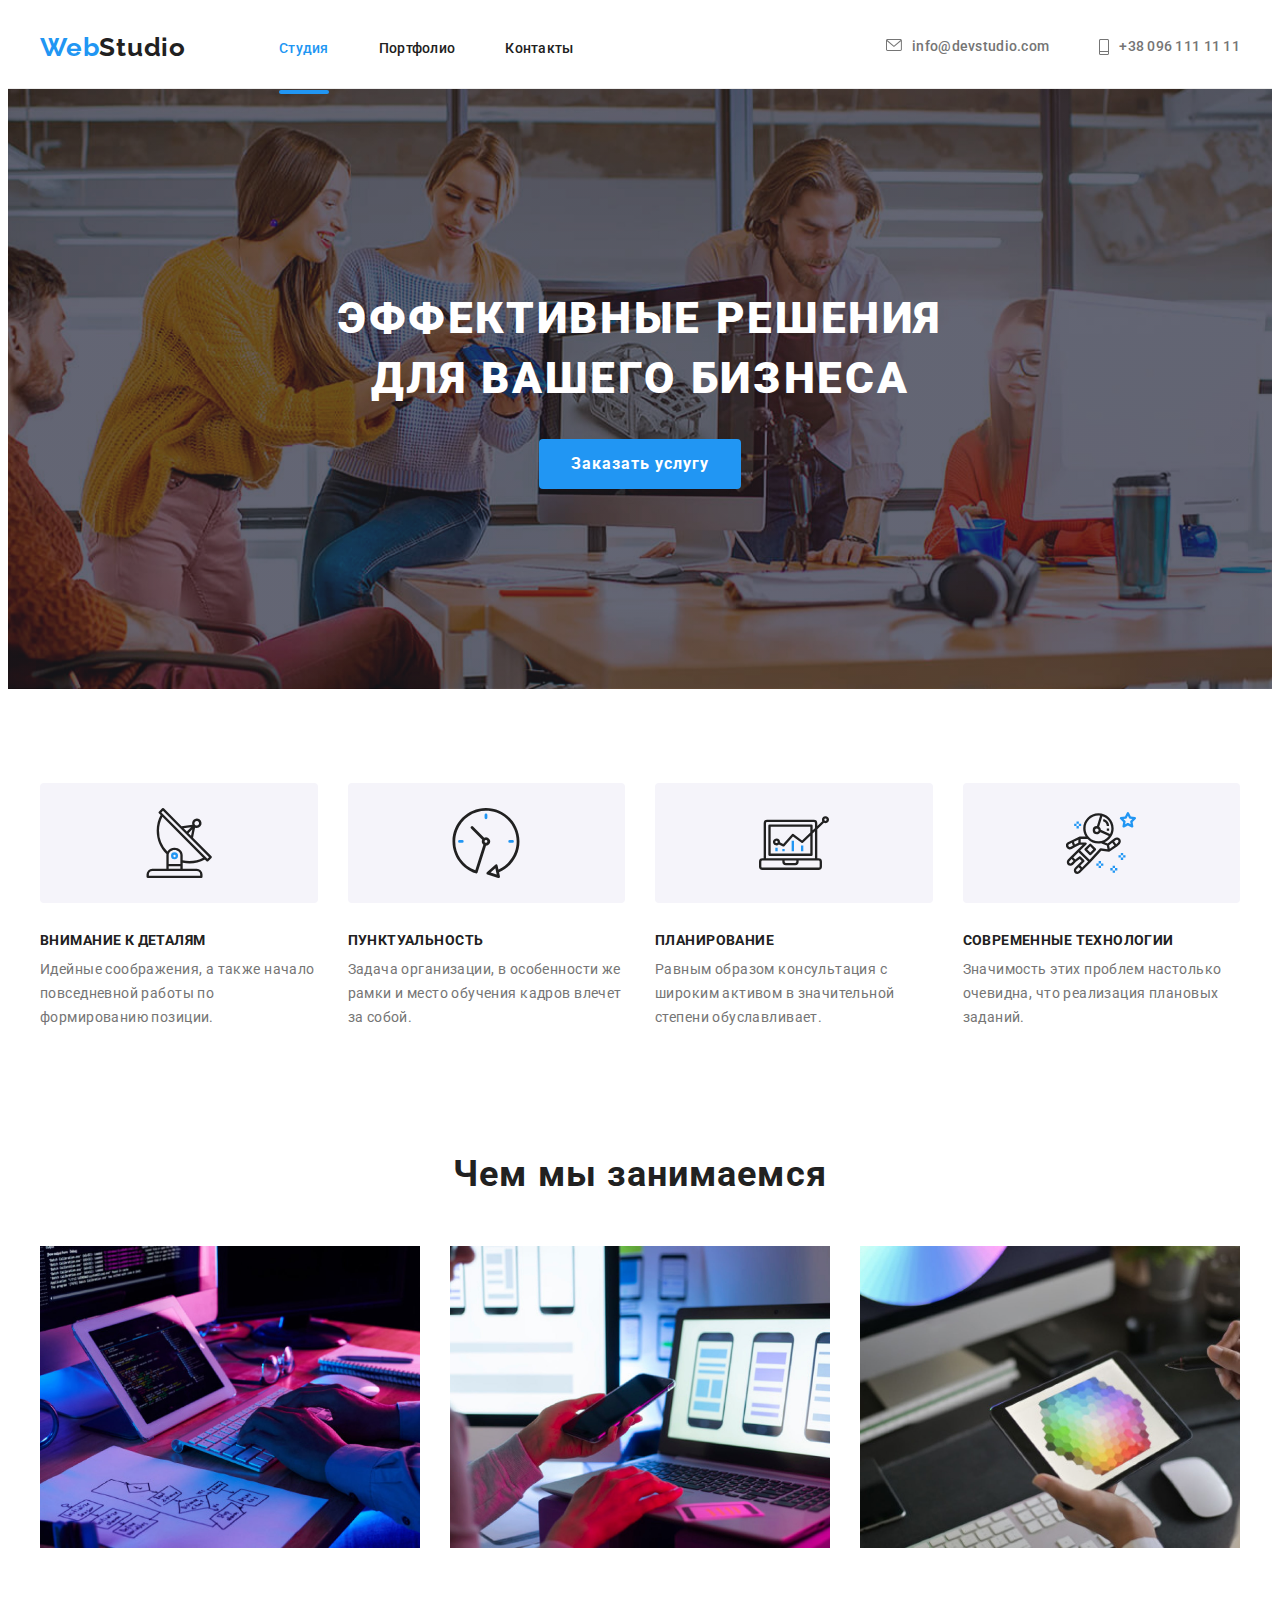
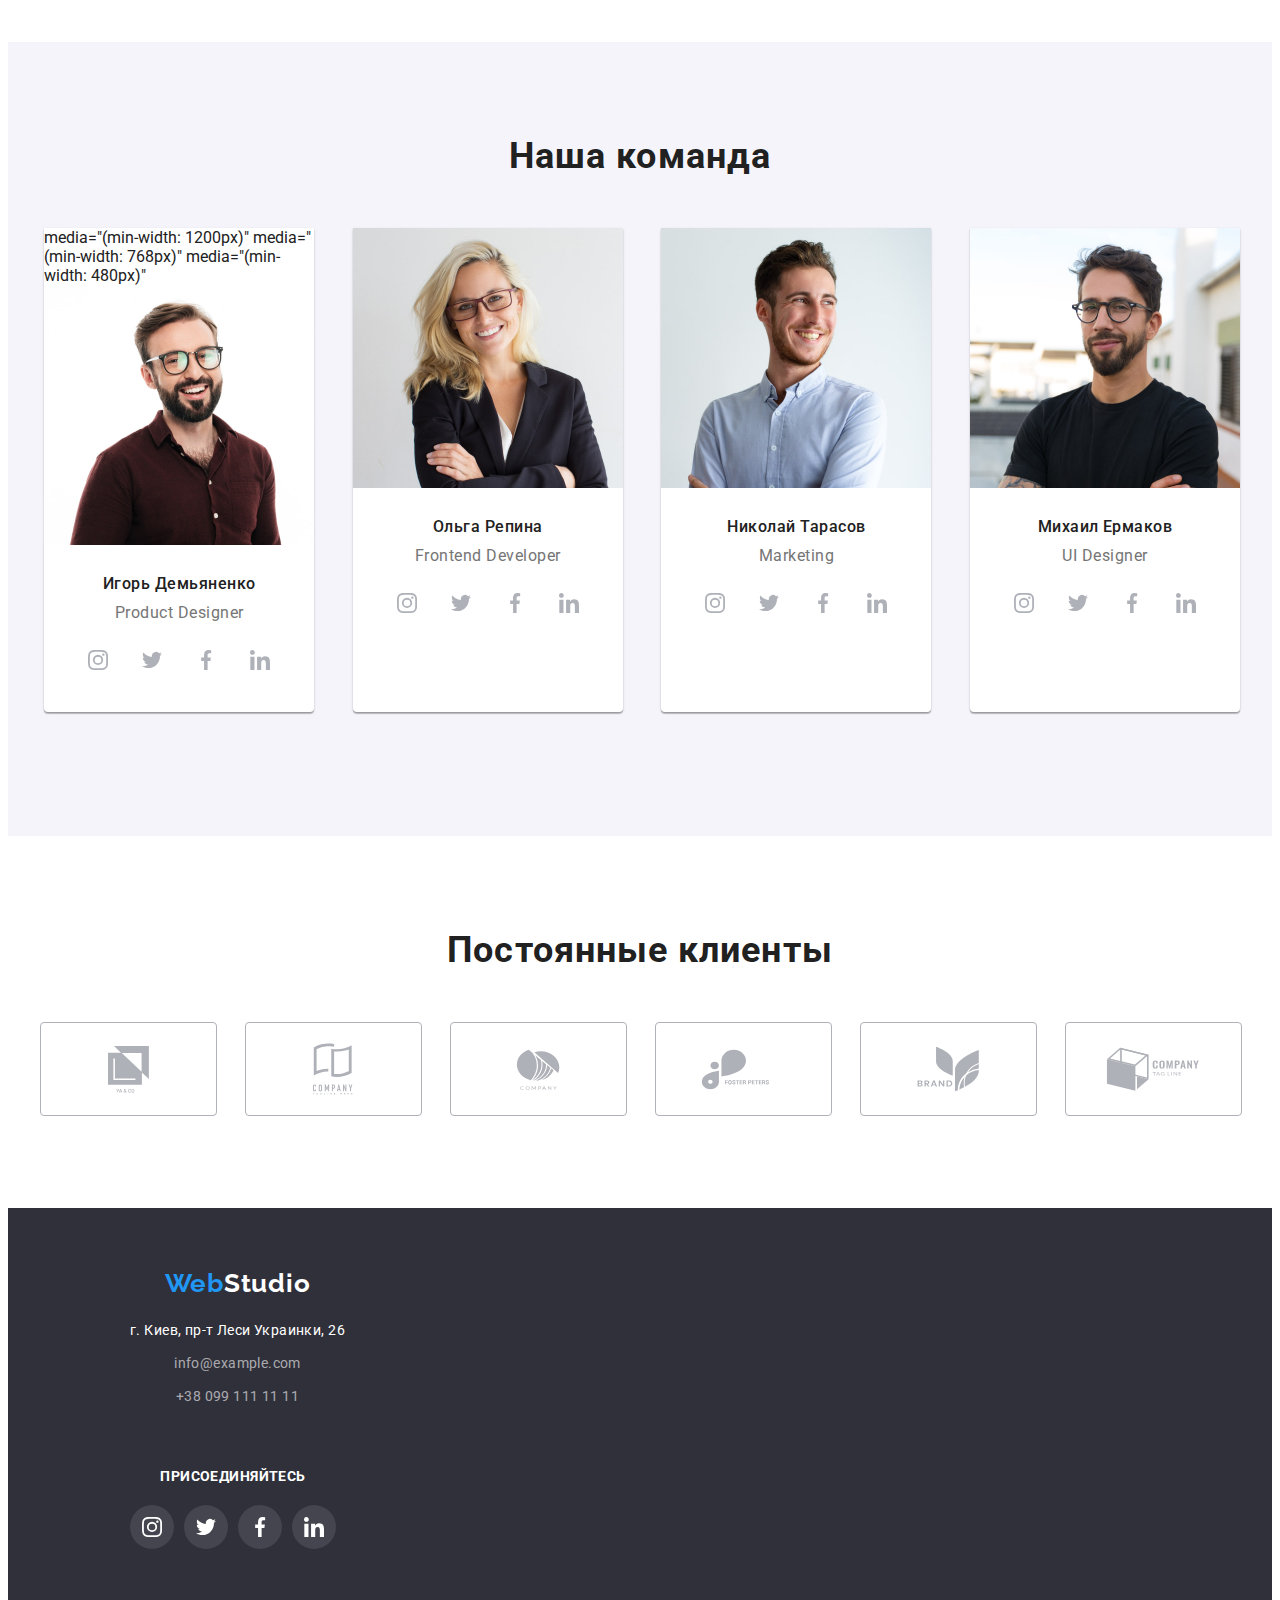
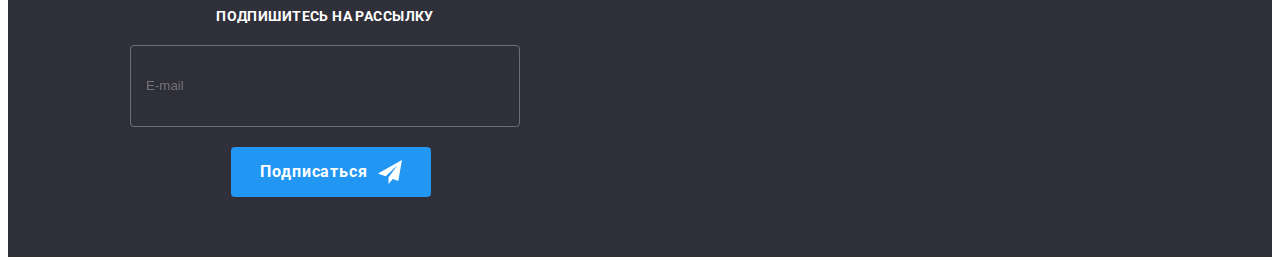
==== commit ff4f34df: "add pictures" ====
--- a/index.html
+++ b/index.html
@@ -124,7 +124,18 @@
                 <h2 class="title">Наша команда</h2>
                 <ul class="team__list">
                     <li class="team__item list">
-                        <img src="./image/main/photo1.jpg" alt="Игорь Демьяненко" width="270" height="260">
+                        <picture>
+                            <source srcset="./image/main/photo1.jpg 1x, ./image/main/photo1-2x.jpg 2x">
+                            media="(min-width: 1200px)"
+                            <source srcset="./image/main/photo1.jpg 1x, ./image/main/photo1-2x.jpg 2x">
+                            media="(min-width: 768px)"
+                            <source srcset="./image/main/photo1.jpg 1x, ./image/main/photo1-2x.jpg 2x">
+                            media="(min-width: 480px)"
+                        </picture>
+
+                        <img 
+                        srcset="./image/main/photo1.jpg 1x, ./image/main/photo1-2x.jpg 2x"
+                        src="./image/main/photo1.jpg" alt="Игорь Демьяненко" width="270" height="260">
 
                         <div class="team__item-text">
                             <h3 class="team__item-title ">Игорь Демьяненко</h3>
--- a/css/main.min.css
+++ b/css/main.min.css
@@ -1 +1 @@
-.visually-hidden{position:absolute;white-space:nowrap;width:1px;height:1px;overflow:hidden;border:0;padding:0;clip:rect(0 0 0 0);clip-path:inset(50%);margin:-1px}body{font-family:"Roboto",sans-serif;color:#212121}h1,h2,h3,h4,h5,h6,p{margin:0;padding:0}ul,ol{margin:0;padding-left:0}img{display:block;max-width:100%;width:100%;height:auto}.list{list-style:none}.link{text-decoration:none}.logo{text-decoration:none;color:#212121;font-family:"Raleway",sans-serif;font-weight:700;font-size:26px;line-height:1.19;letter-spacing:.03em}.web{color:#2196f3}.container{width:100%;margin-left:auto;margin-right:auto;padding-left:15px;padding-right:15px;max-width:480px}@media screen and (min-width: 768px){.container{max-width:768px}}@media screen and (min-width: 1200px){.container{max-width:1200px}}.title{font-weight:700;letter-spacing:.03em;text-align:center;font-size:28px;line-height:1.18;margin-bottom:30px}@media screen and (min-width: 1200px){.title{font-size:36px;line-height:1.16;margin-bottom:50px}}.backdrop{position:fixed;width:100%;height:100%;background-color:rgba(25,28,38,.477);top:0;transition:opacity 250ms cubic-bezier(0.4, 0, 0.2, 1),visibility 250ms cubic-bezier(0.4, 0, 0.2, 1)}.is-hidden{visibility:none;opacity:0;pointer-events:none}.modal{width:450px;min-height:609px;background-color:#fff;border-radius:5px;position:absolute;top:50%;left:50%;transform:translate(-50%, -50%) scale(1) rotate(0);transition:transform 250ms cubic-bezier(0.4, 0, 0.2, 1);padding:40px;text-align:center}@media screen and (min-width: 1200px){.modal{width:528px;min-height:581px}}.modal__close-btn{width:30px;height:30px;border-radius:50%;position:absolute;top:10px;right:10px;border:none}.modal__close-btn img{position:absolute;left:0;top:0}.backdrop.is-hidden .modal{transform:translate(-50%, -50%) scale(0) rotate(180deg)}.no-scroll{overflow:hidden}.modal__title{font-weight:700;font-size:20px;line-height:1.15;text-align:center;letter-spacing:.03em;color:#212121;margin-bottom:12px}.modal__field{margin-bottom:10px}.input__wrap{position:relative}.modal__icon{position:absolute;left:12px;top:50%;transform:translateY(-50%)}.modal__input{width:100%;height:40px;border:1px solid #999;border-radius:5px;padding-left:40px;color:#090b13;outline:none}.modal__input:focus{border-color:#2196f3}.modal__input:focus+.modal__icon{fill:#2196f3}.modal__label{font-size:12px;line-height:1.16;letter-spacing:.01em;color:#757575;display:block;text-align:left;margin-bottom:4px}.modal__text{width:100%;height:100px;padding:12px 16px;border:1px solid #999;border-radius:5px;resize:none;outline:none}.modal__text:focus{border-color:#2196f3}.modal__text::placeholder{font-weight:400;font-size:14px;line-height:16px;letter-spacing:.01em;color:rgba(117,117,117,.5)}.check__test{color:#555;font-size:12px;display:flex;align-items:baseline;position:relative;margin-bottom:30px}@media screen and (min-width: 1200px){.check__test{font-size:14px}}.check__test a{margin-left:5px}.check__test span{width:16px;height:15px;border:2px solid #090b13;border-radius:3px;margin-right:5px;display:flex;align-items:center;justify-content:center}.btn{padding:10px 55px}.check__icon{fill:rgba(0,0,0,0)}.modal__check:checked+.check__test span{background-color:#2196f3;border:none}.modal__check:focus+.check__test span{border-color:#2196f3}.modal__check:checked+.check__test .check__icon{fill:#fff}.header{border-bottom:1px solid #ececec;padding-top:24px;padding-bottom:25px}.header__container{display:flex;align-items:center}.header__logo{margin-right:93px}.header__soc{fill:currentColor;margin-right:10px}.nav__list{display:flex}@media screen and (min-width: 768px){.header__menu .nav__item:not(:last-child){margin-right:50px}.nav__mail{margin-bottom:10px}}@media screen and (min-width: 768px)and (min-width: 1200px){.nav__mail{margin-bottom:0}}.contacts{flex-wrap:wrap;flex-direction:column;justify-content:end;margin-left:auto}@media screen and (min-width: 1200px){.nav__item:not(:last-child){margin-right:50px}.contacts{flex-direction:row;justify-content:space-between}}.nav__link{font-weight:500;font-size:14px;line-height:1.14;letter-spacing:.02em;color:#212121;padding-bottom:38px;position:relative;transition:color 250ms cubic-bezier(0.4, 0, 0.2, 1)}@media screen and (min-width: 1200px){.nav__link{padding-top:32px}}.nav__link::after{content:"";position:absolute;left:0;bottom:0;width:100%;height:4px;background-color:#2196f3;border-radius:2px;opacity:0;transition:opacity 250ms cubic-bezier(0.4, 0, 0.2, 1)}.nav__link:hover::after,.nav__link:focus::after{opacity:1}.current{color:#2196f3}.current::after{content:"";position:absolute;left:0;bottom:0;width:100%;height:4px;background-color:#2196f3;border-radius:2px;opacity:1}.nav__mail,.nav__tel{font-weight:500;font-size:14px;line-height:1.14;letter-spacing:.02em;color:#757575;display:flex;flex-direction:row;fill:currentColor;transition:color 250ms cubic-bezier(0.4, 0, 0.2, 1)}.nav__link:hover,.nav__mail:hover,.nav__tel:hover,.nav__link:focus,.nav__mail:focus,.nav__tel:focus{color:#2196f3}.hero{background-color:#2f303a;padding-top:118px;padding-bottom:118px;text-align:center;background-image:linear-gradient(rgba(47, 48, 58, 0.4), rgba(47, 48, 58, 0.4)),url(../image/main/bghero.jpg);background-size:cover;background-repeat:no-repeat;background-position:center;max-width:1600px;margin:0 auto}.hero__title{font-weight:900;letter-spacing:.06em;text-transform:uppercase;color:#fff;margin-bottom:30px;font-size:26px;line-height:1.62}@media screen and (min-width: 1200px){.hero__title{font-size:44px;line-height:1.36}}@media screen and (min-width: 1200px){.hero{padding-top:200px;padding-bottom:200px}}.btn{font-family:inherit;font-weight:700;font-size:16px;line-height:1.87;letter-spacing:.06em;border-radius:4px;border:none;padding:10px 32px;cursor:pointer;background-color:#2196f3;color:#fff}.btn .btn:hover,.btn .btn:focus{box-shadow:0px 4px 4px rgba(0,0,0,.15)}.benefits{padding-top:60px}@media screen and (min-width: 1200px){.benefits{padding-top:94px}}.benefits__list{display:flex;flex-wrap:wrap}@media screen and (min-width: 768px){.benefits__list{margin-right:-30px}}.benefits__title{font-weight:700;font-size:14px;line-height:1.14;letter-spacing:.03em;text-transform:uppercase;margin-bottom:10px;text-align:center}@media screen and (min-width: 768px){.benefits__title{text-align:left}}.benefits__text{font-size:14px;line-height:1.71;letter-spacing:.03em;color:#757575}.benefits__item{margin-bottom:30px}@media screen and (min-width: 768px){.benefits__item{margin-right:30px;width:calc(50% - 30px)}}@media screen and (min-width: 1200px){.benefits__item{margin-right:30px;width:calc(25% - 30px)}}.soc__link{display:flex;align-items:center;justify-content:center;background-color:#f5f4fa;border-radius:4px;width:100%;height:120px;margin-bottom:30px}@media screen and (max-width: 1199px){.work{display:none}}@media screen and (min-width: 1200px){.work{display:block}}.work{padding-top:60px;padding-bottom:60px;text-align:center}@media screen and (min-width: 1200px){.work{padding-top:94px;padding-bottom:94px}}.work__title{margin-bottom:50px}.work__list{display:flex;flex-wrap:wrap;gap:30px}.work__item{width:100%;width:calc((100% - 60px)/3);position:relative}.work__item:nth-child(3n){margin-right:0}.work__item-text::before{content:"";position:absolute;width:100%;height:100%;left:0;bottom:0;opacity:0}.work__item-text p{position:absolute;left:0;bottom:0;opacity:0;width:100%;padding-top:23px;padding-bottom:23px;font-weight:700;font-size:14px;line-height:1.14;letter-spacing:.03em;text-transform:uppercase;color:#fff;z-index:1;background-color:rgba(47,48,58,.8);transition:opacity 250ms cubic-bezier(0.4, 0, 0.2, 1)}.work__item:hover .work__item-text p{opacity:1}.team{padding-top:60px;padding-bottom:60px;background-color:#f5f4fa}@media screen and (min-width: 1200px){.team{padding-top:94px;padding-bottom:94px}}.team__list{display:flex;flex-wrap:wrap;gap:30px}.team__item{background-color:#fff;border-radius:0px 0px 4px 4px;width:100%;gap:30px;box-shadow:0px 1px 3px rgba(0,0,0,.12),0px 1px 1px rgba(0,0,0,.14),0px 2px 1px rgba(0,0,0,.2);width:calc(100% - 30px);margin-bottom:30px;margin-left:auto;margin-right:auto}@media screen and (min-width: 768px){.team__item{max-width:354px;width:calc(50% - 30px)}}@media screen and (min-width: 1200px){.team__item{max-width:270px;width:calc((100% - 90px)/4)}}.team__item:nth-child(4n){margin-right:0}@media screen and (max-width: 1199px){.team__item:nth-child(2n){margin-right:0}}.team__item-text{padding-top:30px;padding-bottom:30px;text-align:center}.team__item-title{font-size:16px;font-weight:500;line-height:1.18;letter-spacing:.03em;margin-bottom:10px}.team__text{line-height:1.18;letter-spacing:.03em;color:#757575;margin-bottom:16px}.team__soc-list{display:flex;justify-content:center}.team__soc-item{width:44px;height:44px;margin-right:10px}.team__soc-item:last-child{margin-right:0}.team__soc-link{width:100%;height:100%;background-color:#fff;border-radius:50%;display:flex;align-items:center;justify-content:center;color:#afb1b8;transition:color 250ms cubic-bezier(0.4, 0, 0.2, 1),background-color 250ms cubic-bezier(0.4, 0, 0.2, 1)}.team__soc-link:hover,.team__soc-link:focus{color:#fff;background-color:#2196f3}.team__soc-icon{fill:currentColor}.customers{padding-top:60px;padding-bottom:60px}@media screen and (min-width: 1200px){.customers{padding-top:94px;padding-bottom:94px}}.customers__list{display:flex;flex-wrap:wrap;gap:30px;margin-right:-30px}.customers__icon{fill:currentColor}.customers__item{width:210px;height:92px}@media screen and (min-width: 768px){.customers__item{flex-basis:calc(33.3333333333% - 30px)}}@media screen and (min-width: 1200px){.customers__item{width:170px;height:92px;flex-basis:calc(16.6666666667% - 30px)}}.customers__link{display:flex;align-items:center;justify-content:center;width:100%;height:100%;border:1px solid #afb1b8;border-radius:4px;color:#afb1b8;transition:color 250ms cubic-bezier(0.4, 0, 0.2, 1),border 250ms cubic-bezier(0.4, 0, 0.2, 1)}.customers__link:hover,.customers__link:focus{color:#2196f3;border:1px solid #2196f3}.footer{background-color:#2f303a;padding-top:60px;padding-bottom:60px}.footer__list{margin-bottom:60px}.footer__container{flex-direction:column;text-align:center}@media screen and (min-width: 1200px){.footer__container{display:flex;align-items:baseline;justify-content:space-between;flex-wrap:wrap}}.footer__logo{display:inline-block;color:#fff;margin-bottom:20px}.footer__item:not(:last-child){margin-bottom:9px}.footer__link{color:rgba(255,255,255,.6)}.footer__center{margin-bottom:60px}@media screen and (min-width: 1200px){.footer__center{margin-left:70px}}.footer__title{font-size:14px;line-height:1.14;letter-spacing:.03em;text-transform:uppercase;color:#fff;margin-bottom:20px}.footer__soc-list{display:flex;justify-content:center}.footer__soc-icon{fill:currentColor}.footer .footer__right form{display:flex;flex-direction:column;align-items:center}@media screen and (min-width: 1200px){.footer .footer__right{margin-left:90px}}address{font-style:normal;font-size:14px;line-height:1.71;letter-spacing:.03em}.address{color:#fff}.footer__soc-item{width:44px;height:44px;margin-right:10px}.footer__soc-item:last-child{margin-right:0}.footer__soc-link{width:100%;height:100%;background-color:rgba(255,255,255,.1);border-radius:50%;display:flex;align-items:center;justify-content:center;color:#fff;transition:background-color 250ms cubic-bezier(0.4, 0, 0.2, 1)}.footer__soc-link:hover,.footer__soc-link:focus{background-color:#2196f3}.input{width:100%;height:50px;border:1px solid rgba(255,255,255,.3);filter:drop-shadow(0px 4px 4px rgba(0, 0, 0, 0.15));border-radius:4px;padding:15px;background-color:rgba(0,0,0,0);margin-bottom:20px}@media screen and (min-width: 1200px){.input{width:358px}}.footer__btn{font-family:inherit;font-weight:700;font-size:16px;line-height:1.87;letter-spacing:.06em;border-radius:4px;border:none;padding:10px 29px;cursor:pointer;background-color:#2196f3;color:#fff;display:inline-flex;align-items:center;margin-left:12px}.footer__btn>.icon{width:24px;height:24px;margin-left:10px;background-image:url(../image/main/icon-send.png);background-size:contain}.portfolio{padding-top:60px;padding-bottom:60px}@media screen and (min-width: 1200px){.portfolio{padding-top:94px;padding-bottom:94px}}.portfolio__list-button{display:flex;justify-content:left;flex-wrap:wrap;margin-bottom:50px;border-radius:4px}@media screen and (min-width: 768px){.portfolio__list-button{justify-content:center}}.list-button__item button{font-family:inherit;border:none;margin-top:15px;font-weight:500;font-size:16px;line-height:1.62;letter-spacing:.03em;border-radius:4px;background-color:#f5f4fa;padding:6px 22px;cursor:pointer;box-shadow:none;transition:color 250ms cubic-bezier(0.4, 0, 0.2, 1),background-color 250ms cubic-bezier(0.4, 0, 0.2, 1),box-shadow 250ms cubic-bezier(0.4, 0, 0.2, 1)}@media screen and (min-width: 768px){.list-button__item button{margin-top:0px}}.list-button__item button:hover,.list-button__item button:focus{background-color:#2196f3;box-shadow:0px 3px 1px rgba(0,0,0,.1),0px 1px 2px rgba(0,0,0,.08),0px 2px 2px rgba(0,0,0,.12);color:#fff}.list-button__item:not(:last-child){margin-right:8px}.card{padding:20px 24px;border:1px solid #eee;border-top:none}.card__title{font-weight:700;font-size:18px;line-height:2;letter-spacing:.06em;margin-bottom:4px;color:#212121}@media screen and (min-width: 768px)and (max-width: 1199px){.card__title{font-size:17px}}.card__text{font-size:16px;line-height:1.88;letter-spacing:.03em;color:#757575}@media screen and (min-width: 768px)and (max-width: 1199px){.card__text{font-size:15px}}.portfolio__list{display:flex;flex-wrap:wrap;gap:30px}.portfolio__item{width:100%}@media screen and (min-width: 768px){.portfolio__item{min-width:354px;width:calc(50% - 30px)}}@media screen and (min-width: 1200px){.portfolio__item{min-width:370px;width:calc(33.3333333333% - 60px)}}.portfolio__item a{display:block;text-decoration:none;transition:box-shadow 250ms cubic-bezier(0.4, 0, 0.2, 1)}.portfolio__item a:hover,.portfolio__item a:focus,.portfolio__item a:hover .item__hover-text,.portfolio__item a:focus .item__hover-text,.list-button__item:hover,.list-button__item:focus{opacity:1;transform:translateY(0);box-shadow:0px 1px 1px rgba(0,0,0,.12),0px 4px 4px rgba(0,0,0,.06),1px 4px 6px rgba(0,0,0,.16)}.item__img{position:relative;overflow:hidden}.item__hover-text{position:absolute;padding:63px 24px;top:0;left:0;opacity:0;width:100%;height:100%;font-size:18px;line-height:1.56;letter-spacing:.03em;color:#fff;background-color:rgba(33,150,243,.9);transform:translateY(100%);transition:opacity 250ms cubic-bezier(0.4, 0, 0.2, 1),transform 250ms cubic-bezier(0.4, 0, 0.2, 1)}/*# sourceMappingURL=main.min.css.map */+.visually-hidden{position:absolute;white-space:nowrap;width:1px;height:1px;overflow:hidden;border:0;padding:0;clip:rect(0 0 0 0);clip-path:inset(50%);margin:-1px}body{font-family:"Roboto",sans-serif;color:#212121}h1,h2,h3,h4,h5,h6,p{margin:0;padding:0}ul,ol{margin:0;padding-left:0}img{display:block;max-width:100%;width:100%;height:auto}.list{list-style:none}.link{text-decoration:none}.logo{text-decoration:none;color:#212121;font-family:"Raleway",sans-serif;font-weight:700;font-size:26px;line-height:1.19;letter-spacing:.03em}.web{color:#2196f3}.container{width:100%;margin-left:auto;margin-right:auto;padding-left:15px;padding-right:15px;max-width:480px}@media screen and (min-width: 768px){.container{max-width:768px}}@media screen and (min-width: 1200px){.container{max-width:1200px}}.title{font-weight:700;letter-spacing:.03em;text-align:center;font-size:28px;line-height:1.18;margin-bottom:30px}@media screen and (min-width: 1200px){.title{font-size:36px;line-height:1.16;margin-bottom:50px}}.backdrop{position:fixed;width:100%;height:100%;background-color:rgba(25,28,38,.477);top:0;transition:opacity 250ms cubic-bezier(0.4, 0, 0.2, 1),visibility 250ms cubic-bezier(0.4, 0, 0.2, 1)}.is-hidden{visibility:none;opacity:0;pointer-events:none}.modal{width:450px;min-height:609px;background-color:#fff;border-radius:5px;position:absolute;top:50%;left:50%;transform:translate(-50%, -50%) scale(1) rotate(0);transition:transform 250ms cubic-bezier(0.4, 0, 0.2, 1);padding:40px;text-align:center}@media screen and (min-width: 1200px){.modal{width:528px;min-height:581px}}.modal__close-btn{width:30px;height:30px;border-radius:50%;position:absolute;top:10px;right:10px;border:none}.modal__close-btn img{position:absolute;left:0;top:0}.backdrop.is-hidden .modal{transform:translate(-50%, -50%) scale(0) rotate(180deg)}.no-scroll{overflow:hidden}.modal__title{font-weight:700;font-size:20px;line-height:1.15;text-align:center;letter-spacing:.03em;color:#212121;margin-bottom:12px}.modal__field{margin-bottom:10px}.input__wrap{position:relative}.modal__icon{position:absolute;left:12px;top:50%;transform:translateY(-50%)}.modal__input{width:100%;height:40px;border:1px solid #999;border-radius:5px;padding-left:40px;color:#090b13;outline:none}.modal__input:focus{border-color:#2196f3}.modal__input:focus+.modal__icon{fill:#2196f3}.modal__label{font-size:12px;line-height:1.16;letter-spacing:.01em;color:#757575;display:block;text-align:left;margin-bottom:4px}.modal__text{width:100%;height:100px;padding:12px 16px;border:1px solid #999;border-radius:5px;resize:none;outline:none}.modal__text:focus{border-color:#2196f3}.modal__text::placeholder{font-weight:400;font-size:14px;line-height:16px;letter-spacing:.01em;color:rgba(117,117,117,.5)}.check__test{color:#555;font-size:12px;display:flex;align-items:baseline;position:relative;margin-bottom:30px}@media screen and (min-width: 1200px){.check__test{font-size:14px}}.check__test a{margin-left:5px}.check__test span{width:16px;height:15px;border:2px solid #090b13;border-radius:3px;margin-right:5px;display:flex;align-items:center;justify-content:center}.btn{padding:10px 55px}.check__icon{fill:rgba(0,0,0,0)}.modal__check:checked+.check__test span{background-color:#2196f3;border:none}.modal__check:focus+.check__test span{border-color:#2196f3}.modal__check:checked+.check__test .check__icon{fill:#fff}.header{border-bottom:1px solid #ececec;padding-top:24px;padding-bottom:25px}.header__container{display:flex;align-items:center}.header__logo{margin-right:93px}.header__soc{fill:currentColor;margin-right:10px}.nav__list{display:flex}@media screen and (min-width: 768px){.header__menu .nav__item:not(:last-child){margin-right:50px}.nav__mail{margin-bottom:10px}}@media screen and (min-width: 768px)and (min-width: 1200px){.nav__mail{margin-bottom:0}}.contacts{flex-wrap:wrap;flex-direction:column;justify-content:end;margin-left:auto}@media screen and (min-width: 1200px){.nav__item:not(:last-child){margin-right:50px}.contacts{flex-direction:row;justify-content:space-between}}.nav__link{font-weight:500;font-size:14px;line-height:1.14;letter-spacing:.02em;color:#212121;padding-bottom:38px;position:relative;transition:color 250ms cubic-bezier(0.4, 0, 0.2, 1)}@media screen and (min-width: 1200px){.nav__link{padding-top:32px}}.nav__link::after{content:"";position:absolute;left:0;bottom:0;width:100%;height:4px;background-color:#2196f3;border-radius:2px;opacity:0;transition:opacity 250ms cubic-bezier(0.4, 0, 0.2, 1)}.nav__link:hover::after,.nav__link:focus::after{opacity:1}.current{color:#2196f3}.current::after{content:"";position:absolute;left:0;bottom:0;width:100%;height:4px;background-color:#2196f3;border-radius:2px;opacity:1}.nav__mail,.nav__tel{font-weight:500;font-size:14px;line-height:1.14;letter-spacing:.02em;color:#757575;display:flex;flex-direction:row;fill:currentColor;transition:color 250ms cubic-bezier(0.4, 0, 0.2, 1)}.nav__link:hover,.nav__mail:hover,.nav__tel:hover,.nav__link:focus,.nav__mail:focus,.nav__tel:focus{color:#2196f3}.hero{background-color:#2f303a;padding-top:118px;padding-bottom:118px;text-align:center;background-image:linear-gradient(rgba(47, 48, 58, 0.4), rgba(47, 48, 58, 0.4)),url(../image/main/bghero--mob.jpg);background-size:cover;background-repeat:no-repeat;background-position:center;max-width:1600px;margin:0 auto}@media(min-device-pixel-ratio: 2),(min-resolution: 192dpi),(min-resolution: 2dppx){.hero{background-image:linear-gradient(rgba(47, 48, 58, 0.4), rgba(47, 48, 58, 0.4)),url(../image/main/bghero--mob--2x.jpg)}}@media screen and (min-width: 768px){.hero{background-image:linear-gradient(rgba(47, 48, 58, 0.4), rgba(47, 48, 58, 0.4)),url(../image/main/bghero--tab.jpg)}}@media screen and (min-width: 768px)and (min-device-pixel-ratio: 2),screen and (min-width: 768px)and (min-resolution: 192dpi),screen and (min-width: 768px)and (min-resolution: 2dppx){.hero{background-image:linear-gradient(rgba(47, 48, 58, 0.4), rgba(47, 48, 58, 0.4)),url(../image/main/bghero--tab--2x.jpg)}}@media screen and (min-width: 1200px){.hero{background-image:linear-gradient(rgba(47, 48, 58, 0.4), rgba(47, 48, 58, 0.4)),url(../image/main/bghero.jpg)}}@media screen and (min-width: 1200px)and (min-device-pixel-ratio: 2),screen and (min-width: 1200px)and (min-resolution: 192dpi),screen and (min-width: 1200px)and (min-resolution: 2dppx){.hero{background-image:linear-gradient(rgba(47, 48, 58, 0.4), rgba(47, 48, 58, 0.4)),url(../image/main/bghero--2x.jpg)}}.hero__title{font-weight:900;letter-spacing:.06em;text-transform:uppercase;color:#fff;margin-bottom:30px;font-size:26px;line-height:1.62}@media screen and (min-width: 1200px){.hero__title{font-size:44px;line-height:1.36}}@media screen and (min-width: 1200px){.hero{padding-top:200px;padding-bottom:200px}}.btn{font-family:inherit;font-weight:700;font-size:16px;line-height:1.87;letter-spacing:.06em;border-radius:4px;border:none;padding:10px 32px;cursor:pointer;background-color:#2196f3;color:#fff}.btn .btn:hover,.btn .btn:focus{box-shadow:0px 4px 4px rgba(0,0,0,.15)}.benefits{padding-top:60px}@media screen and (min-width: 1200px){.benefits{padding-top:94px}}.benefits__list{display:flex;flex-wrap:wrap}@media screen and (min-width: 768px){.benefits__list{margin-right:-30px}}.benefits__title{font-weight:700;font-size:14px;line-height:1.14;letter-spacing:.03em;text-transform:uppercase;margin-bottom:10px;text-align:center}@media screen and (min-width: 768px){.benefits__title{text-align:left}}.benefits__text{font-size:14px;line-height:1.71;letter-spacing:.03em;color:#757575}.benefits__item{margin-bottom:30px}@media screen and (min-width: 768px){.benefits__item{margin-right:30px;width:calc(50% - 30px)}}@media screen and (min-width: 1200px){.benefits__item{margin-right:30px;width:calc(25% - 30px)}}.soc__link{display:flex;align-items:center;justify-content:center;background-color:#f5f4fa;border-radius:4px;width:100%;height:120px;margin-bottom:30px}@media screen and (max-width: 1199px){.work{display:none}}@media screen and (min-width: 1200px){.work{display:block}}.work{padding-top:60px;padding-bottom:60px;text-align:center}@media screen and (min-width: 1200px){.work{padding-top:94px;padding-bottom:94px}}.work__title{margin-bottom:50px}.work__list{display:flex;flex-wrap:wrap;gap:30px}.work__item{width:100%;width:calc((100% - 60px)/3);position:relative}.work__item:nth-child(3n){margin-right:0}.work__item-text::before{content:"";position:absolute;width:100%;height:100%;left:0;bottom:0;opacity:0}.work__item-text p{position:absolute;left:0;bottom:0;opacity:0;width:100%;padding-top:23px;padding-bottom:23px;font-weight:700;font-size:14px;line-height:1.14;letter-spacing:.03em;text-transform:uppercase;color:#fff;z-index:1;background-color:rgba(47,48,58,.8);transition:opacity 250ms cubic-bezier(0.4, 0, 0.2, 1)}.work__item:hover .work__item-text p{opacity:1}.team{padding-top:60px;padding-bottom:60px;background-color:#f5f4fa}@media screen and (min-width: 1200px){.team{padding-top:94px;padding-bottom:94px}}.team__list{display:flex;flex-wrap:wrap;gap:30px}.team__item{background-color:#fff;border-radius:0px 0px 4px 4px;width:100%;gap:30px;box-shadow:0px 1px 3px rgba(0,0,0,.12),0px 1px 1px rgba(0,0,0,.14),0px 2px 1px rgba(0,0,0,.2);width:calc(100% - 30px);margin-bottom:30px;margin-left:auto;margin-right:auto}@media screen and (min-width: 768px){.team__item{max-width:354px;width:calc(50% - 30px)}}@media screen and (min-width: 1200px){.team__item{max-width:270px;width:calc((100% - 90px)/4)}}.team__item:nth-child(4n){margin-right:0}@media screen and (max-width: 1199px){.team__item:nth-child(2n){margin-right:0}}.team__item-text{padding-top:30px;padding-bottom:30px;text-align:center}.team__item-title{font-size:16px;font-weight:500;line-height:1.18;letter-spacing:.03em;margin-bottom:10px}.team__text{line-height:1.18;letter-spacing:.03em;color:#757575;margin-bottom:16px}.team__soc-list{display:flex;justify-content:center}.team__soc-item{width:44px;height:44px;margin-right:10px}.team__soc-item:last-child{margin-right:0}.team__soc-link{width:100%;height:100%;background-color:#fff;border-radius:50%;display:flex;align-items:center;justify-content:center;color:#afb1b8;transition:color 250ms cubic-bezier(0.4, 0, 0.2, 1),background-color 250ms cubic-bezier(0.4, 0, 0.2, 1)}.team__soc-link:hover,.team__soc-link:focus{color:#fff;background-color:#2196f3}.team__soc-icon{fill:currentColor}.customers{padding-top:60px;padding-bottom:60px}@media screen and (min-width: 1200px){.customers{padding-top:94px;padding-bottom:94px}}.customers__list{display:flex;flex-wrap:wrap;gap:30px;margin-right:-30px}.customers__icon{fill:currentColor}.customers__item{width:210px;height:92px}@media screen and (min-width: 768px){.customers__item{flex-basis:calc(33.3333333333% - 30px)}}@media screen and (min-width: 1200px){.customers__item{width:170px;height:92px;flex-basis:calc(16.6666666667% - 30px)}}.customers__link{display:flex;align-items:center;justify-content:center;width:100%;height:100%;border:1px solid #afb1b8;border-radius:4px;color:#afb1b8;transition:color 250ms cubic-bezier(0.4, 0, 0.2, 1),border 250ms cubic-bezier(0.4, 0, 0.2, 1)}.customers__link:hover,.customers__link:focus{color:#2196f3;border:1px solid #2196f3}.footer{background-color:#2f303a;padding-top:60px;padding-bottom:60px}.footer__list{margin-bottom:60px}.footer__container{flex-direction:column;text-align:center}@media screen and (min-width: 1200px){.footer__container{display:flex;align-items:baseline;justify-content:space-between;flex-wrap:wrap}}.footer__logo{display:inline-block;color:#fff;margin-bottom:20px}.footer__item:not(:last-child){margin-bottom:9px}.footer__link{color:rgba(255,255,255,.6)}.footer__center{margin-bottom:60px}@media screen and (min-width: 1200px){.footer__center{margin-left:70px}}.footer__title{font-size:14px;line-height:1.14;letter-spacing:.03em;text-transform:uppercase;color:#fff;margin-bottom:20px}.footer__soc-list{display:flex;justify-content:center}.footer__soc-icon{fill:currentColor}.footer .footer__right form{display:flex;flex-direction:column;align-items:center}@media screen and (min-width: 1200px){.footer .footer__right{margin-left:90px}}address{font-style:normal;font-size:14px;line-height:1.71;letter-spacing:.03em}.address{color:#fff}.footer__soc-item{width:44px;height:44px;margin-right:10px}.footer__soc-item:last-child{margin-right:0}.footer__soc-link{width:100%;height:100%;background-color:rgba(255,255,255,.1);border-radius:50%;display:flex;align-items:center;justify-content:center;color:#fff;transition:background-color 250ms cubic-bezier(0.4, 0, 0.2, 1)}.footer__soc-link:hover,.footer__soc-link:focus{background-color:#2196f3}.input{width:100%;height:50px;border:1px solid rgba(255,255,255,.3);filter:drop-shadow(0px 4px 4px rgba(0, 0, 0, 0.15));border-radius:4px;padding:15px;background-color:rgba(0,0,0,0);margin-bottom:20px}@media screen and (min-width: 1200px){.input{width:358px}}.footer__btn{font-family:inherit;font-weight:700;font-size:16px;line-height:1.87;letter-spacing:.06em;border-radius:4px;border:none;padding:10px 29px;cursor:pointer;background-color:#2196f3;color:#fff;display:inline-flex;align-items:center;margin-left:12px}.footer__btn>.icon{width:24px;height:24px;margin-left:10px;background-image:url(../image/main/icon-send.png);background-size:contain}.portfolio{padding-top:60px;padding-bottom:60px}@media screen and (min-width: 1200px){.portfolio{padding-top:94px;padding-bottom:94px}}.portfolio__list-button{display:flex;justify-content:left;flex-wrap:wrap;margin-bottom:50px;border-radius:4px}@media screen and (min-width: 768px){.portfolio__list-button{justify-content:center}}.list-button__item button{font-family:inherit;border:none;margin-top:15px;font-weight:500;font-size:16px;line-height:1.62;letter-spacing:.03em;border-radius:4px;background-color:#f5f4fa;padding:6px 22px;cursor:pointer;box-shadow:none;transition:color 250ms cubic-bezier(0.4, 0, 0.2, 1),background-color 250ms cubic-bezier(0.4, 0, 0.2, 1),box-shadow 250ms cubic-bezier(0.4, 0, 0.2, 1)}@media screen and (min-width: 768px){.list-button__item button{margin-top:0px}}.list-button__item button:hover,.list-button__item button:focus{background-color:#2196f3;box-shadow:0px 3px 1px rgba(0,0,0,.1),0px 1px 2px rgba(0,0,0,.08),0px 2px 2px rgba(0,0,0,.12);color:#fff}.list-button__item:not(:last-child){margin-right:8px}.card{padding:20px 24px;border:1px solid #eee;border-top:none}.card__title{font-weight:700;font-size:18px;line-height:2;letter-spacing:.06em;margin-bottom:4px;color:#212121}@media screen and (min-width: 768px)and (max-width: 1199px){.card__title{font-size:17px}}.card__text{font-size:16px;line-height:1.88;letter-spacing:.03em;color:#757575}@media screen and (min-width: 768px)and (max-width: 1199px){.card__text{font-size:15px}}.portfolio__list{display:flex;flex-wrap:wrap;gap:30px}.portfolio__item{width:100%}@media screen and (min-width: 768px){.portfolio__item{min-width:354px;width:calc(50% - 30px)}}@media screen and (min-width: 1200px){.portfolio__item{min-width:370px;width:calc(33.3333333333% - 60px)}}.portfolio__item a{display:block;text-decoration:none;transition:box-shadow 250ms cubic-bezier(0.4, 0, 0.2, 1)}.portfolio__item a:hover,.portfolio__item a:focus,.portfolio__item a:hover .item__hover-text,.portfolio__item a:focus .item__hover-text,.list-button__item:hover,.list-button__item:focus{opacity:1;transform:translateY(0);box-shadow:0px 1px 1px rgba(0,0,0,.12),0px 4px 4px rgba(0,0,0,.06),1px 4px 6px rgba(0,0,0,.16)}.item__img{position:relative;overflow:hidden}.item__hover-text{position:absolute;padding:63px 24px;top:0;left:0;opacity:0;width:100%;height:100%;font-size:18px;line-height:1.56;letter-spacing:.03em;color:#fff;background-color:rgba(33,150,243,.9);transform:translateY(100%);transition:opacity 250ms cubic-bezier(0.4, 0, 0.2, 1),transform 250ms cubic-bezier(0.4, 0, 0.2, 1)}/*# sourceMappingURL=main.min.css.map */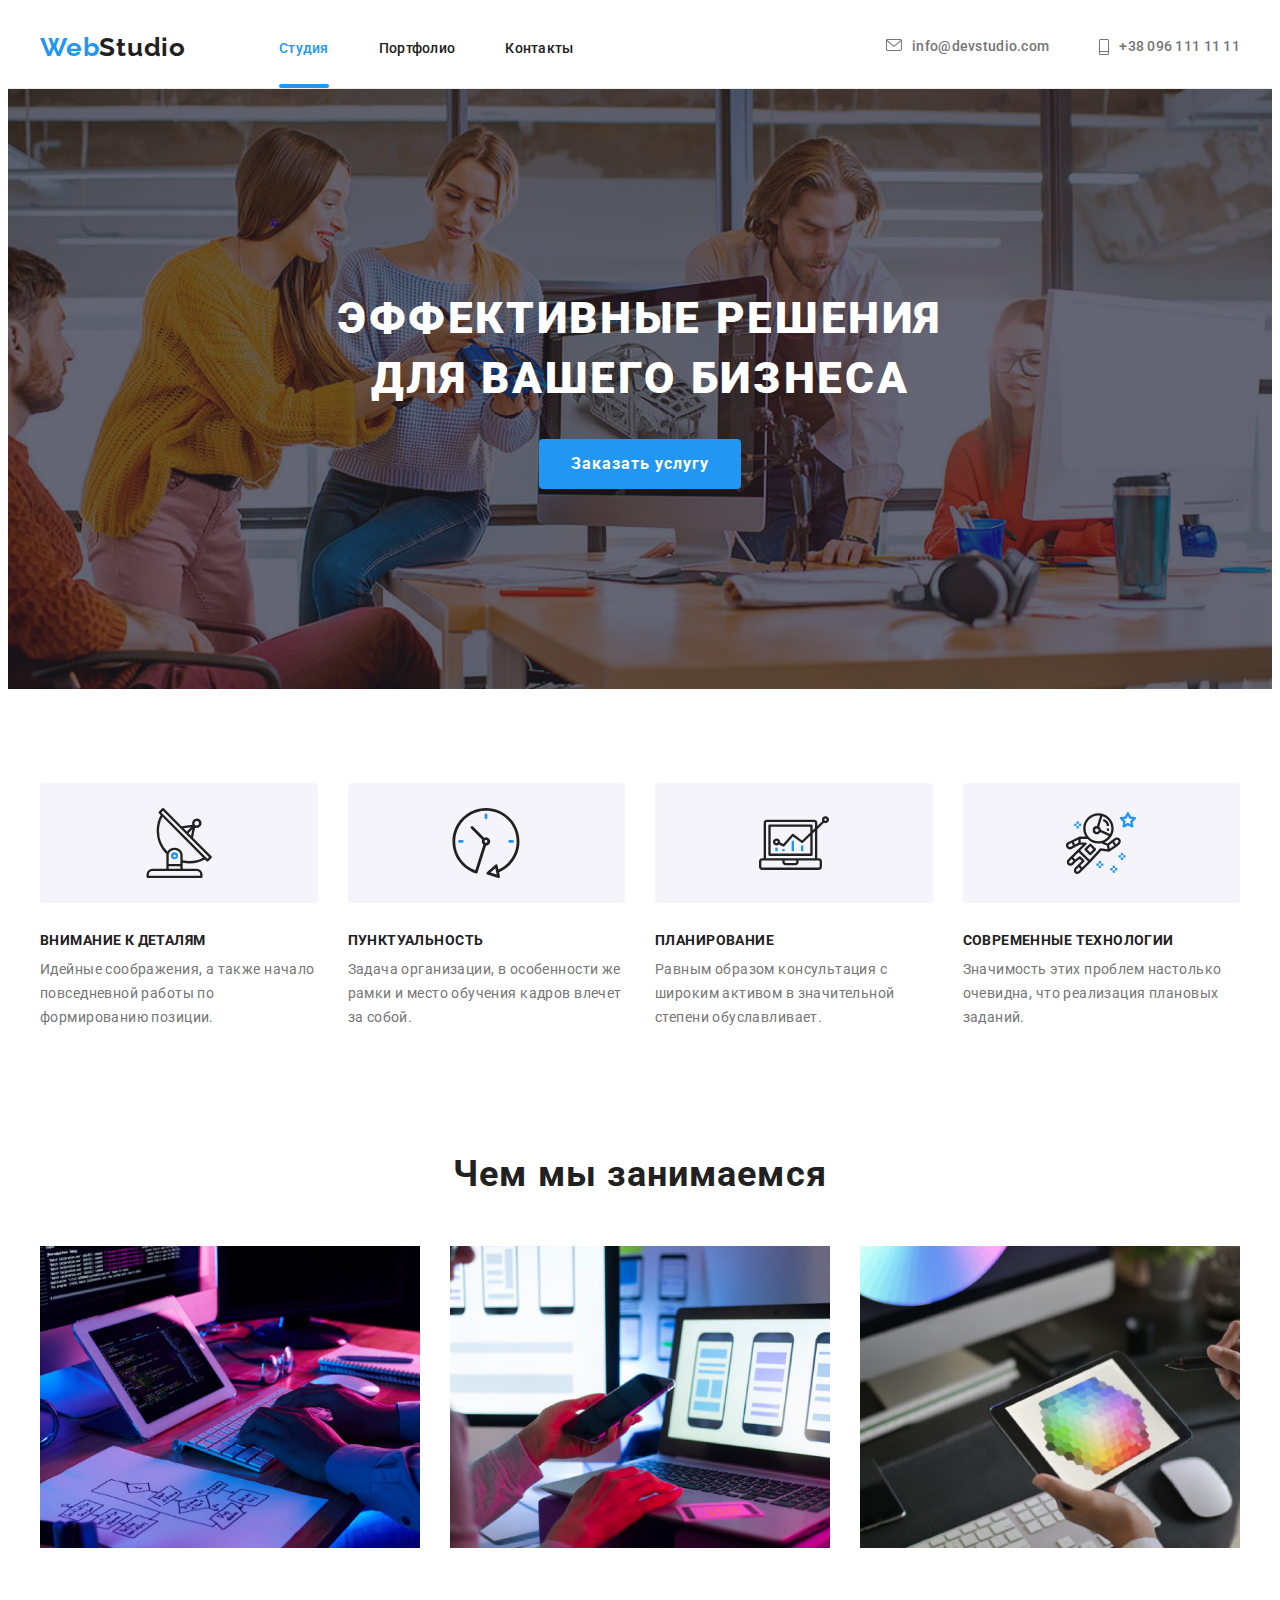
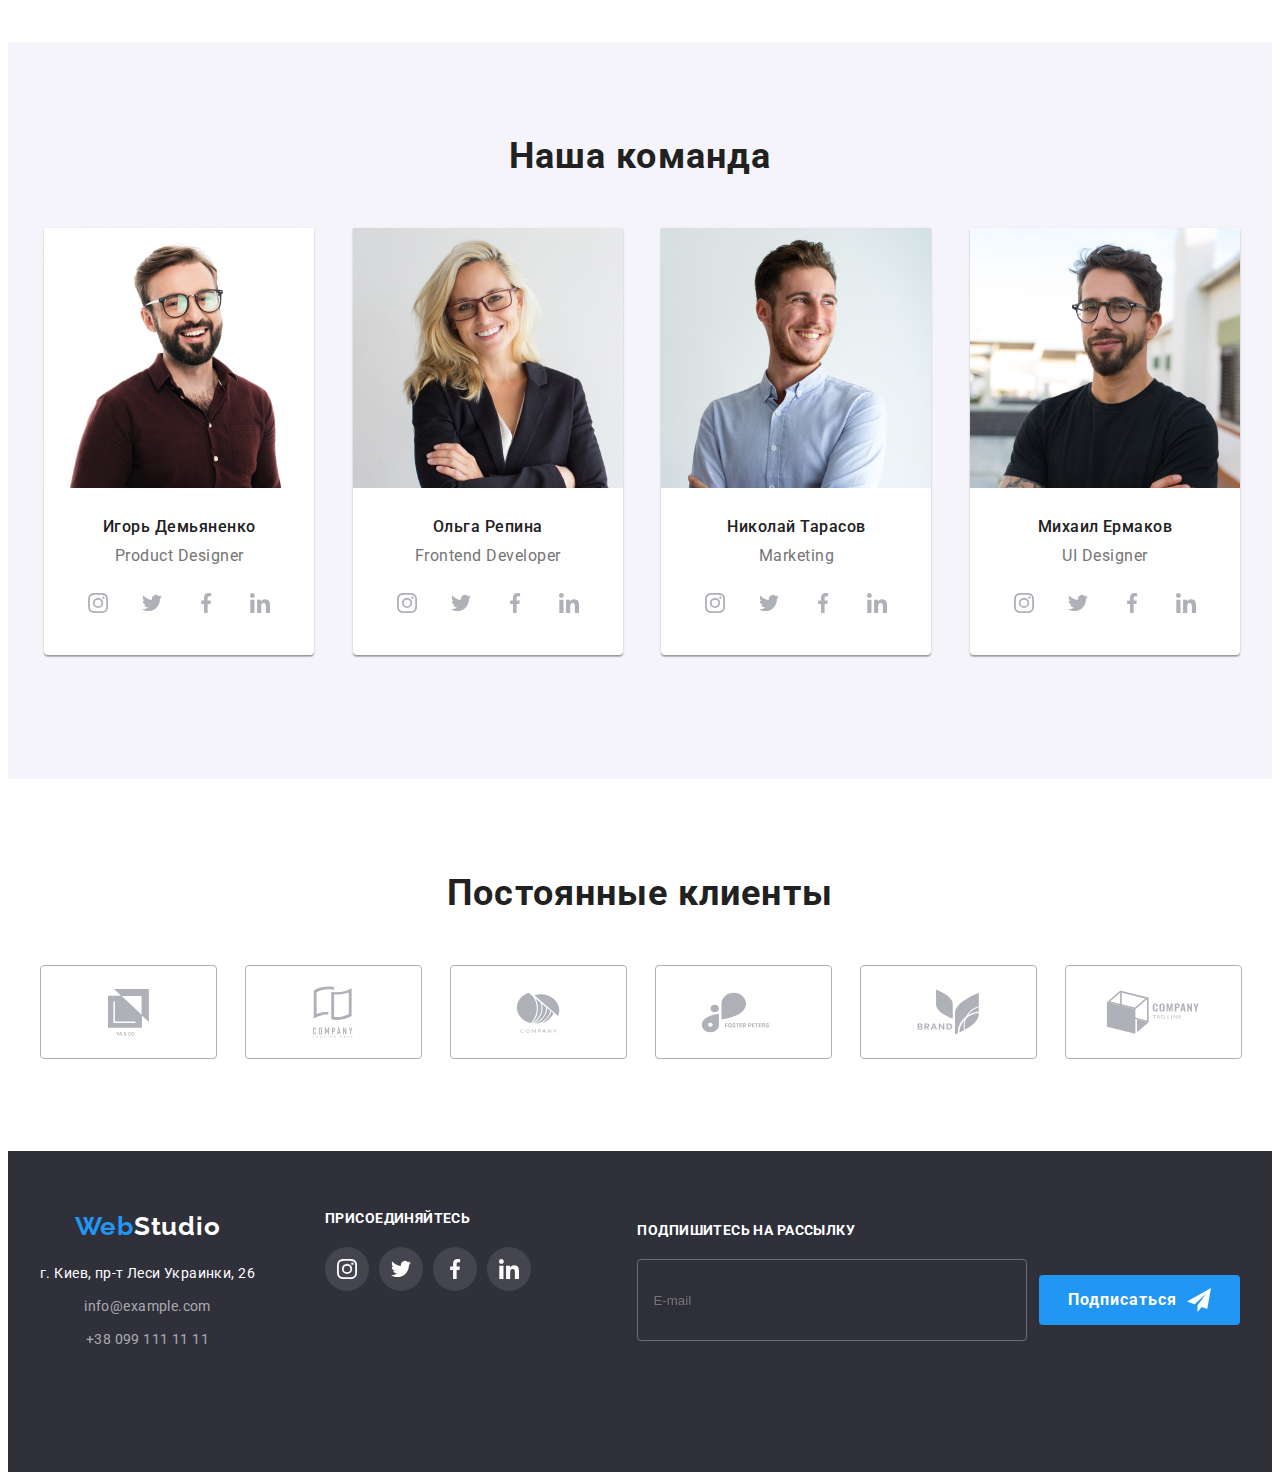
==== commit 058f31c3: "робота над мобільним меню та футером" ====
--- a/index.html
+++ b/index.html
@@ -2,19 +2,22 @@
 <html lang="ru">
 
 <head>
-    <meta charset="UTF-8">
-    <meta http-equiv="X-UA-Compatible" content="IE=edge">
-    <meta name="viewport" content="width=device-width, initial-scale=1.0">
-    <link rel="preconnect" href="https://fonts.googleapis.com">
-    <link rel="preconnect" href="https://fonts.gstatic.com" crossorigin>
-    <link rel="preconnect" href="https://fonts.googleapis.com">
-    <link rel="preconnect" href="https://fonts.gstatic.com" crossorigin>
-    <link href="https://fonts.googleapis.com/css2?family=Raleway:wght@100;200;300;600;700;800&family=Roboto:wght@400;500;700;900&display=swap" rel="stylesheet">
+    <meta charset="UTF-8" />
+    <meta http-equiv="X-UA-Compatible" content="IE=edge" />
+    <meta name="viewport" content="width=device-width, initial-scale=1.0" />
+    <link rel="preconnect" href="https://fonts.googleapis.com" />
+    <link rel="preconnect" href="https://fonts.gstatic.com" crossorigin />
+    <link rel="preconnect" href="https://fonts.googleapis.com" />
+    <link rel="preconnect" href="https://fonts.gstatic.com" crossorigin />
+    <link
+        href="https://fonts.googleapis.com/css2?family=Raleway:wght@100;200;300;600;700;800&family=Roboto:wght@400;500;700;900&display=swap"
+        rel="stylesheet" />
     <title>WebStudio</title>
-    <link rel="stylesheet" href="https://cdnjs.cloudflare.com/ajax/libs/modern-normalize/1.1.0/modern-normalize.min.css" integrity="sha512-wpPYUAdjBVSE4KJnH1VR1HeZfpl1ub8YT/NKx4PuQ5NmX2tKuGu6U/JRp5y+Y8XG2tV+wKQpNHVUX03MfMFn9Q==" crossorigin="anonymous" referrerpolicy="no-referrer"
-    />
-   
-<link rel="stylesheet" href="./css/main.min.css">
+    <link rel="stylesheet" href="https://cdnjs.cloudflare.com/ajax/libs/modern-normalize/1.1.0/modern-normalize.min.css"
+        integrity="sha512-wpPYUAdjBVSE4KJnH1VR1HeZfpl1ub8YT/NKx4PuQ5NmX2tKuGu6U/JRp5y+Y8XG2tV+wKQpNHVUX03MfMFn9Q=="
+        crossorigin="anonymous" referrerpolicy="no-referrer" />
+
+    <link rel="stylesheet" href="./css/main.min.css" />
 </head>
 
 <body>
@@ -24,73 +27,155 @@
             <a class="logo header__logo" href="./index.html" title="WebStudio"><span class="web">Web</span>Studio</a>
             <nav class="nav">
                 <ul class="nav__list header__menu list">
-                    <li class="nav__item ">
+                    <li class="nav__item">
                         <a href="./index.html" class="nav__link link current" title="Студия">Студия</a>
                     </li>
-                    <li class="nav__item ">
+                    <li class="nav__item">
                         <a href="./portfolio.html" class="nav__link link" title="Портфолио">Портфолио</a>
                     </li>
-                    <li class="nav__item ">
+                    <li class="nav__item">
                         <a href="#footer" class="nav__link link" title="Контакты">Контакты</a>
                     </li>
                 </ul>
-
             </nav>
             <ul class="nav__list contacts list">
-                <li class="nav__item ">
-                    <a class="nav__mail link" href="mailto:info@devstudio.com" title="info@devstudio.com"><svg class="header__soc" width="16" height="12">
-                        <use href="./image/main/icons.svg#icon-envelope"></use>
+                <li class="nav__item">
+                    <a class="nav__mail link" href="mailto:info@devstudio.com" title="info@devstudio.com"><svg
+                            class="header__soc" width="16" height="12">
+                            <use href="./image/main/icons.svg#icon-envelope"></use>
                         </svg>info@devstudio.com</a>
                 </li>
                 <li class="nav__item list">
-                    <a class="nav__tel link" href="tel:+380961111111" title="+380961111111"><svg class="header__soc" width="10" height="16">
-                        <use href="./image/main/icons.svg#icon-Mobile"></use>
+                    <a class="nav__tel link" href="tel:+380961111111" title="+380961111111"><svg class="header__soc"
+                            width="10" height="16">
+                            <use href="./image/main/icons.svg#icon-Mobile"></use>
                         </svg>+38 096 111 11 11</a>
                 </li>
             </ul>
+            <button type="button" class="menu-open-btn"><svg class="icon-menu-mob" width="40" height="40">
+                    <use href="./image/main/icons.svg#icon-open-btn"></use>
+                </svg></button>
+        </div>
+        <div class="mob-menu is-hidden">
+            <div class="mob-container">
+                <div class="mob-menu__top">
+                    <button type="button" class="menu-close-btn"><svg class="icon-menu-mob" width="40" height="40">
+                            <use href="./image/main/icons.svg#icon-close-btn"></use>
+                        </svg></button>
+                    <ul class="mob-menu__list list">
+                        <li class="mob-menu__item">
+                            <a href="./index.html" class="mob-menu__link link mob-current" title="Студия">Студия</a>
+                        </li>
+                        <li class="mob-menu__item">
+                            <a href="./portfolio.html" class="mob-menu__link link" title="Портфолио">Портфолио</a>
+                        </li>
+                        <li class="mob-menu__item">
+                            <a href="#footer" class="mob-menu__link link" title="Контакты">Контакты</a>
+                        </li>
+                    </ul>
+                </div>
+                <div class="mob-menu__bottom">
+                    <ul class="mob-contacts__list list">
+
+                        <li class="mob-contacts__item list">
+                            <a class="mob-contacts__tel link" href="tel:+380961111111" title="+380961111111">+38 096 111
+                                11
+                                11</a>
+                        </li>
+                        <li class="mob-contacts__item">
+                            <a class="mob-contacts__mail link" href="mailto:info@devstudio.com"
+                                title="info@devstudio.com">info@devstudio.com</a>
+                        </li>
+                    </ul>
+                    <ul class="mob-connect__list list">
+                        <li class="mob-connect__item">
+                            <a target="_blank" class="mob-connect__link link" href="https://www.instagram.com"
+                                title="Instagram">Instagram</a>
+                        </li>
+                        <li class="mob-connect__item">
+                            <a target="_blank" class="mob-connect__link link" href="https://twitter.com"
+                                title="Twitter">Twitter</a>
+                        </li>
+                        <li class="mob-connect__item">
+                            <a target="_blank" class="mob-connect__link link" href="https://www.facebook.com"
+                                title="Facebook">Facebook</a>
+                        </li>
+                        <li class="mob-connect__item">
+                            <a target="_blank" class="mob-connect__link link" href="https://www.linkedin.com"
+                                title="LinkedIn">LinkedIn</a>
+                        </li>
+                    </ul>
+                </div>
+            </div>
         </div>
     </header>
     <main>
         <!-- HERO  -->
         <section class="hero box">
             <div class="container hero__container">
-                <h1 class="hero__title">Эффективные решения <br> для вашего бизнеса</h1>
-                <button type="button" class="btn" data-modal-open>Заказать услугу</button></div>
+                <h1 class="hero__title">
+                    Эффективные решения <br />
+                    для вашего бизнеса
+                </h1>
+                <button type="button" class="btn" data-modal-open>
+                    Заказать услугу
+                </button>
+            </div>
         </section>
         <!-- BENEFITS  -->
         <section class="benefits box">
             <div class="container">
                 <ul class="benefits__list list">
-                    <li class="benefits__item ">
-                        <div class="soc__link link"><svg class="benefits__soc" width="70" height="70">
-                            <use href="./image/main/icons.svg#icon-antenna"></use>
-                            </svg></div>
+                    <li class="benefits__item">
+                        <div class="soc__link link">
+                            <svg class="benefits__soc" width="70" height="70">
+                                <use href="./image/main/icons.svg#icon-antenna"></use>
+                            </svg>
+                        </div>
                         <h3 class="benefits__title title">Внимание к деталям</h3>
-                        <p class="benefits__text">Идейные соображения, а также начало повседневной работы по формированию позиции.</p>
-                    </li>
-
-                    <li class="benefits__item ">
-                        <div class="soc__link link"><svg class="benefits__soc" width="70" height="70">
-                            <use href="./image/main/icons.svg#icon-clock"></use>
-                            </svg></div>
+                        <p class="benefits__text">
+                            Идейные соображения, а также начало повседневной работы по
+                            формированию позиции.
+                        </p>
+                    </li>
+
+                    <li class="benefits__item">
+                        <div class="soc__link link">
+                            <svg class="benefits__soc" width="70" height="70">
+                                <use href="./image/main/icons.svg#icon-clock"></use>
+                            </svg>
+                        </div>
                         <h3 class="benefits__title title">Пунктуальность</h3>
-                        <p class="benefits__text">Задача организации, в особенности же рамки и место обучения кадров влечет за собой.</p>
-                    </li>
-
-                    <li class="benefits__item ">
-                        <div class="soc__link link"><svg class="benefits__soc" width="70" height="70">
-                            <use href="./image/main/icons.svg#icon-diagram"></use>
-                            </svg></div>
+                        <p class="benefits__text">
+                            Задача организации, в особенности же рамки и место обучения
+                            кадров влечет за собой.
+                        </p>
+                    </li>
+
+                    <li class="benefits__item">
+                        <div class="soc__link link">
+                            <svg class="benefits__soc" width="70" height="70">
+                                <use href="./image/main/icons.svg#icon-diagram"></use>
+                            </svg>
+                        </div>
                         <h3 class="benefits__title title">Планирование</h3>
-                        <p class="benefits__text">Равным образом консультация с широким активом в значительной степени обуславливает.</p>
-                    </li>
-
-                    <li class="benefits__item ">
-                        <div class="soc__link link"><svg class="benefits__soc" width="70" height="70">
-                            <use href="./image/main/icons.svg#icon-astronaut"></use>
-                            </svg></div>
+                        <p class="benefits__text">
+                            Равным образом консультация с широким активом в значительной
+                            степени обуславливает.
+                        </p>
+                    </li>
+
+                    <li class="benefits__item">
+                        <div class="soc__link link">
+                            <svg class="benefits__soc" width="70" height="70">
+                                <use href="./image/main/icons.svg#icon-astronaut"></use>
+                            </svg>
+                        </div>
                         <h3 class="benefits__title title">Современные технологии</h3>
-                        <p class="benefits__text">Значимость этих проблем настолько очевидна, что реализация плановых заданий.</p>
+                        <p class="benefits__text">
+                            Значимость этих проблем настолько очевидна, что реализация
+                            плановых заданий.
+                        </p>
                     </li>
                 </ul>
             </div>
@@ -100,17 +185,20 @@
             <div class="container">
                 <h2 class="work__title title">Чем мы занимаемся</h2>
                 <ul class="work__list">
-                    <li class="work__item list"><img src="./image/main/img1.jpg" alt="work with laptop" width="370" height="294">
+                    <li class="work__item list">
+                        <img src="./image/main/img1.jpg" alt="work with laptop" width="370" height="294" />
                         <div class="work__item-text">
                             <p>Десктопные приложения</p>
                         </div>
                     </li>
-                    <li class="work__item list"><img src="./image/main/img2.jpg" alt="work with mobile" width="370" height="294">
+                    <li class="work__item list">
+                        <img src="./image/main/img2.jpg" alt="work with mobile" width="370" height="294" />
                         <div class="work__item-text">
                             <p>Мобильные приложения</p>
                         </div>
                     </li>
-                    <li class="work__item list"><img src="./image/main/img3.jpg" alt="work with tablet" width="370" height="294">
+                    <li class="work__item list">
+                        <img src="./image/main/img3.jpg" alt="work with tablet" width="370" height="294" />
                         <div class="work__item-text">
                             <p>Дизайнерские решения</p>
                         </div>
@@ -125,168 +213,242 @@
                 <ul class="team__list">
                     <li class="team__item list">
                         <picture>
-                            <source srcset="./image/main/photo1.jpg 1x, ./image/main/photo1-2x.jpg 2x">
-                            media="(min-width: 1200px)"
-                            <source srcset="./image/main/photo1.jpg 1x, ./image/main/photo1-2x.jpg 2x">
-                            media="(min-width: 768px)"
-                            <source srcset="./image/main/photo1.jpg 1x, ./image/main/photo1-2x.jpg 2x">
-                            media="(min-width: 480px)"
+                            <source srcset="
+                    ./image/main/photo1.jpg    1x,
+                    ./image/main/photo1-2x.jpg 2x
+                  " media="(min-width: 1200px)" />
+
+                            <source srcset="
+                    ./image/main/photo1-tab.jpg    1x,
+                    ./image/main/photo1-tab-2x.jpg 2x
+                  " media="(min-width: 768px)" />
+
+                            <source srcset="
+                    ./image/main/photo1-mob.jpg    1x,
+                    ./image/main/photo1-mob-2x.jpg 2x
+                  " media="(min-width: 480px)" />
+                            <img src="./image/main/photo1-mob.jpg" alt="Игорь Демьяненко" width="450" height="460" />
                         </picture>
 
-                        <img 
-                        srcset="./image/main/photo1.jpg 1x, ./image/main/photo1-2x.jpg 2x"
-                        src="./image/main/photo1.jpg" alt="Игорь Демьяненко" width="270" height="260">
-
                         <div class="team__item-text">
-                            <h3 class="team__item-title ">Игорь Демьяненко</h3>
+                            <h3 class="team__item-title">Игорь Демьяненко</h3>
                             <p lang="en" class="team__text">Product Designer</p>
                             <ul class="team__soc-list list">
-                                <li class="team__soc-item"><a href="" class="team__soc-link link"><svg class="team__soc-icon" width="20" height="20">
-                                    <use href="./image/main/icons.svg#icon-instagram"></use>
-                                    </svg></a></li>
-                                <li class="team__soc-item">
-                                    <a href="" class="team__soc-link link"><svg class="team__soc-icon" width="20" height="20">
-                                        <use href="./image/main/icons.svg#icon-twitter"></use>
-                                        </svg></a>
-                                </li>
-                                <li class="team__soc-item">
-                                    <a href="" class="team__soc-link link"><svg class="team__soc-icon" width="20" height="20">
-                                        <use href="./image/main/icons.svg#icon-facebook"></use>
-                                        </svg></a>
-                                </li>
-                                <li class="team__soc-item">
-                                    <a href="" class="team__soc-link link"><svg class="team__soc-icon" width="20" height="20">
-                                        <use href="./image/main/icons.svg#icon-linkedin"></use>
+                                <li class="team__soc-item">
+                                    <a href="" class="team__soc-link link"><svg class="team__soc-icon" width="20"
+                                            height="20">
+                                            <use href="./image/main/icons.svg#icon-instagram"></use>
+                                        </svg></a>
+                                </li>
+                                <li class="team__soc-item">
+                                    <a href="" class="team__soc-link link"><svg class="team__soc-icon" width="20"
+                                            height="20">
+                                            <use href="./image/main/icons.svg#icon-twitter"></use>
+                                        </svg></a>
+                                </li>
+                                <li class="team__soc-item">
+                                    <a href="" class="team__soc-link link"><svg class="team__soc-icon" width="20"
+                                            height="20">
+                                            <use href="./image/main/icons.svg#icon-facebook"></use>
+                                        </svg></a>
+                                </li>
+                                <li class="team__soc-item">
+                                    <a href="" class="team__soc-link link"><svg class="team__soc-icon" width="20"
+                                            height="20">
+                                            <use href="./image/main/icons.svg#icon-linkedin"></use>
                                         </svg></a>
                                 </li>
                             </ul>
                         </div>
                     </li>
                     <li class="team__item list">
-                        <img src="./image/main/photo2.jpg" alt="Ольга Репина" width="270" height="260">
+                        <picture>
+                            <source srcset="
+                    ./image/main/photo2.jpg    1x,
+                    ./image/main/photo2-2x.jpg 2x
+                  " media="(min-width: 1200px)" />
+
+                            <source srcset="
+                    ./image/main/photo2-tab.jpg    1x,
+                    ./image/main/photo2-tab-2x.jpg 2x
+                  " media="(min-width: 768px)" />
+
+                            <source srcset="
+                    ./image/main/photo2-mob.jpg    1x,
+                    ./image/main/photo2-mob-2x.jpg 2x
+                  " media="(min-width: 480px)" />
+                            <img src="./image/main/photo2-mob.jpg" alt="Ольга Репина" width="450" height="460" />
+                        </picture>
                         <div class="team__item-text">
-                            <h3 class="team__item-title ">Ольга Репина</h3>
+                            <h3 class="team__item-title">Ольга Репина</h3>
                             <p lang="en" class="team__text">Frontend Developer</p>
                             <ul class="team__soc-list list">
-                                <li class="team__soc-item"><a href="" class="team__soc-link link"><svg class="team__soc-icon" width="20" height="20">
-                                    <use href="./image/main/icons.svg#icon-instagram"></use>
-                                    </svg></a></li>
-                                <li class="team__soc-item">
-                                    <a href="" class="team__soc-link link"><svg class="team__soc-icon" width="20" height="20">
-                                        <use href="./image/main/icons.svg#icon-twitter"></use>
-                                        </svg></a>
-                                </li>
-                                <li class="team__soc-item">
-                                    <a href="" class="team__soc-link link"><svg class="team__soc-icon" width="20" height="20">
-                                        <use href="./image/main/icons.svg#icon-facebook"></use>
-                                        </svg></a>
-                                </li>
-                                <li class="team__soc-item">
-                                    <a href="" class="team__soc-link link"><svg class="team__soc-icon" width="20" height="20">
-                                        <use href="./image/main/icons.svg#icon-linkedin"></use>
+                                <li class="team__soc-item">
+                                    <a href="" class="team__soc-link link"><svg class="team__soc-icon" width="20"
+                                            height="20">
+                                            <use href="./image/main/icons.svg#icon-instagram"></use>
+                                        </svg></a>
+                                </li>
+                                <li class="team__soc-item">
+                                    <a href="" class="team__soc-link link"><svg class="team__soc-icon" width="20"
+                                            height="20">
+                                            <use href="./image/main/icons.svg#icon-twitter"></use>
+                                        </svg></a>
+                                </li>
+                                <li class="team__soc-item">
+                                    <a href="" class="team__soc-link link"><svg class="team__soc-icon" width="20"
+                                            height="20">
+                                            <use href="./image/main/icons.svg#icon-facebook"></use>
+                                        </svg></a>
+                                </li>
+                                <li class="team__soc-item">
+                                    <a href="" class="team__soc-link link"><svg class="team__soc-icon" width="20"
+                                            height="20">
+                                            <use href="./image/main/icons.svg#icon-linkedin"></use>
                                         </svg></a>
                                 </li>
                             </ul>
                         </div>
-
                     </li>
                     <li class="team__item list">
-                        <img src="./image/main/photo3.jpg" alt="Николай Тарасов" width="270" height="260">
+                        <picture>
+                            <source srcset="
+                    ./image/main/photo3.jpg    1x,
+                    ./image/main/photo3-2x.jpg 2x
+                  " media="(min-width: 1200px)" />
+
+                            <source srcset="
+                    ./image/main/photo3-tab.jpg    1x,
+                    ./image/main/photo3-tab-2x.jpg 2x
+                  " media="(min-width: 768px)" />
+
+                            <source srcset="
+                    ./image/main/photo3-mob.jpg    1x,
+                    ./image/main/photo3-mob-2x.jpg 2x
+                  " media="(min-width: 480px)" />
+                            <img src="./image/main/photo3-mob.jpg" alt="Николай Тарасов" width="450" height="460" />
+                        </picture>
                         <div class="team__item-text">
-                            <h3 class="team__item-title ">Николай Тарасов</h3>
+                            <h3 class="team__item-title">Николай Тарасов</h3>
                             <p lang="en" class="team__text">Marketing</p>
                             <ul class="team__soc-list list">
-                                <li class="team__soc-item"><a href="" class="team__soc-link link"><svg class="team__soc-icon" width="20" height="20">
-                                    <use href="./image/main/icons.svg#icon-instagram"></use>
-                                    </svg></a></li>
-                                <li class="team__soc-item">
-                                    <a href="" class="team__soc-link link"><svg class="team__soc-icon" width="20" height="20">
-                                        <use href="./image/main/icons.svg#icon-twitter"></use>
-                                        </svg></a>
-                                </li>
-                                <li class="team__soc-item">
-                                    <a href="" class="team__soc-link link"><svg class="team__soc-icon" width="20" height="20">
-                                        <use href="./image/main/icons.svg#icon-facebook"></use>
-                                        </svg></a>
-                                </li>
-                                <li class="team__soc-item">
-                                    <a href="" class="team__soc-link link"><svg class="team__soc-icon" width="20" height="20">
-                                        <use href="./image/main/icons.svg#icon-linkedin"></use>
+                                <li class="team__soc-item">
+                                    <a href="" class="team__soc-link link"><svg class="team__soc-icon" width="20"
+                                            height="20">
+                                            <use href="./image/main/icons.svg#icon-instagram"></use>
+                                        </svg></a>
+                                </li>
+                                <li class="team__soc-item">
+                                    <a href="" class="team__soc-link link"><svg class="team__soc-icon" width="20"
+                                            height="20">
+                                            <use href="./image/main/icons.svg#icon-twitter"></use>
+                                        </svg></a>
+                                </li>
+                                <li class="team__soc-item">
+                                    <a href="" class="team__soc-link link"><svg class="team__soc-icon" width="20"
+                                            height="20">
+                                            <use href="./image/main/icons.svg#icon-facebook"></use>
+                                        </svg></a>
+                                </li>
+                                <li class="team__soc-item">
+                                    <a href="" class="team__soc-link link"><svg class="team__soc-icon" width="20"
+                                            height="20">
+                                            <use href="./image/main/icons.svg#icon-linkedin"></use>
                                         </svg></a>
                                 </li>
                             </ul>
                         </div>
-
                     </li>
                     <li class="team__item list">
-                        <img src="./image/main/photo4.jpg" alt="Михаил Ермаков" width="270" height="260">
+                        <picture>
+                            <source srcset="
+                    ./image/main/photo4.jpg    1x,
+                    ./image/main/photo4-2x.jpg 2x
+                  " media="(min-width: 1200px)" />
+
+                            <source srcset="
+                    ./image/main/photo4-tab.jpg    1x,
+                    ./image/main/photo4-tab-2x.jpg 2x
+                  " media="(min-width: 768px)" />
+
+                            <source srcset="
+                    ./image/main/photo4-mob.jpg    1x,
+                    ./image/main/photo4-mob-2x.jpg 2x
+                  " media="(min-width: 480px)" />
+                            <img src="./image/main/photo4-mob.jpg" alt="Михаил Ермаков" width="450" height="460" />
+                        </picture>
                         <div class="team__item-text">
-                            <h3 class="team__item-title ">Михаил Ермаков</h3>
+                            <h3 class="team__item-title">Михаил Ермаков</h3>
                             <p lang="en" class="team__text">UI Designer</p>
                             <ul class="team__soc-list list">
-                                <li class="team__soc-item"><a href="" class="team__soc-link link"><svg class="team__soc-icon" width="20" height="20">
-                                    <use href="./image/main/icons.svg#icon-instagram"></use>
-                                    </svg></a></li>
-                                <li class="team__soc-item">
-                                    <a href="" class="team__soc-link link"><svg class="team__soc-icon" width="20" height="20">
-                                        <use href="./image/main/icons.svg#icon-twitter"></use>
-                                        </svg></a>
-                                </li>
-                                <li class="team__soc-item">
-                                    <a href="" class="team__soc-link link"><svg class="team__soc-icon" width="20" height="20">
-                                        <use href="./image/main/icons.svg#icon-facebook"></use>
-                                        </svg></a>
-                                </li>
-                                <li class="team__soc-item">
-                                    <a href="" class="team__soc-link link"><svg class="team__soc-icon" width="20" height="20">
-                                        <use href="./image/main/icons.svg#icon-linkedin"></use>
+                                <li class="team__soc-item">
+                                    <a href="" class="team__soc-link link"><svg class="team__soc-icon" width="20"
+                                            height="20">
+                                            <use href="./image/main/icons.svg#icon-instagram"></use>
+                                        </svg></a>
+                                </li>
+                                <li class="team__soc-item">
+                                    <a href="" class="team__soc-link link"><svg class="team__soc-icon" width="20"
+                                            height="20">
+                                            <use href="./image/main/icons.svg#icon-twitter"></use>
+                                        </svg></a>
+                                </li>
+                                <li class="team__soc-item">
+                                    <a href="" class="team__soc-link link"><svg class="team__soc-icon" width="20"
+                                            height="20">
+                                            <use href="./image/main/icons.svg#icon-facebook"></use>
+                                        </svg></a>
+                                </li>
+                                <li class="team__soc-item">
+                                    <a href="" class="team__soc-link link"><svg class="team__soc-icon" width="20"
+                                            height="20">
+                                            <use href="./image/main/icons.svg#icon-linkedin"></use>
                                         </svg></a>
                                 </li>
                             </ul>
                         </div>
-
                     </li>
                 </ul>
             </div>
         </section>
-         <!--  CUSTOMERS  -->
+        <!--  CUSTOMERS  -->
         <section class="customers">
             <div class="container">
                 <h2 class="title">Постоянные клиенты</h2>
                 <ul class="customers__list list">
                     <li class="customers__item">
                         <a href="" class="customers__link link"><svg class="customers__icon" width="41" height="47">
-                            <use href="./image/main/icons.svg#icon-union"></use>
+                                <use href="./image/main/icons.svg#icon-union"></use>
                             </svg>
                         </a>
                     </li>
                     <li class="customers__item">
                         <a href="" class="customers__link link"><svg class="customers__icon" width="40" height="52">
-                            <use href="./image/main/icons.svg#icon-tagline"></use>
+                                <use href="./image/main/icons.svg#icon-tagline"></use>
                             </svg>
                         </a>
                     </li>
                     <li class="customers__item">
                         <a href="" class="customers__link link"><svg class="customers__icon" width="44" height="41">
-                            <use href="./image/main/icons.svg#icon-company"></use>
+                                <use href="./image/main/icons.svg#icon-company"></use>
                             </svg>
                         </a>
                     </li>
                     <li class="customers__item">
                         <a href="" class="customers__link link"><svg class="customers__icon" width="85" height="41">
-                            <use href="./image/main/icons.svg#icon-foster"></use>
+                                <use href="./image/main/icons.svg#icon-foster"></use>
                             </svg>
                         </a>
                     </li>
                     <li class="customers__item">
                         <a href="" class="customers__link link"><svg class="customers__icon" width="63" height="46">
-                            <use href="./image/main/icons.svg#icon-brand"></use>
+                                <use href="./image/main/icons.svg#icon-brand"></use>
                             </svg>
                         </a>
                     </li>
                     <li class="customers__item">
                         <a href="" class="customers__link link"><svg class="customers__icon" width="94" height="44">
-                            <use href="./image/main/icons.svg#icon-taglines"></use>
+                                <use href="./image/main/icons.svg#icon-taglines"></use>
                             </svg>
                         </a>
                     </li>
@@ -297,104 +459,128 @@
     <!--  FOOTER  -->
     <footer id="footer" class="footer box">
         <div class="container footer__container">
-            <div class="footer__left">
-                <a class="footer__logo logo" href="./index.html" title="WebStudio"><span class="web">Web</span>Studio</a>
-                <address class="footer__adress">
-                <ul class="footer__list">
-                    <li class="footer__item  list">
-                        <a class="footer__link address link" href="https://goo.gl/maps/a2TNtpJiLEumgx8t8" target="_blank" rel="noopener nofollow noreferree">г. Киев, пр-т Леси Украинки, 26</a></li>
-                    <li class="footer__item list">
-                        <a class="footer__link link" href="mailto:info@example.com" title="info@devstudio.com">info@example.com</a></li>
-                        <li class="footer__item list">
-                            <a class="footer__link link" href="tel:+380991111111" title="+38 099 111 11 11">+38 099 111 11 11</a></li> 
-                </ul>
-            </address></div>
-            <div class="footer__center">
-                <h3 class="footer__title">присоединяйтесь</h3>
-                <ul class="footer__soc-list list">
-                    <li class="footer__soc-item"><a href="" class="footer__soc-link link"><svg class="footer__soc-icon" width="20" height="20">
-        <use href="./image/main/icons.svg#icon-instagram"></use>
-        </svg></a></li>
-                    <li class="footer__soc-item">
-                        <a href="" class="footer__soc-link link"><svg class="footer__soc-icon" width="20" height="20">
-            <use href="./image/main/icons.svg#icon-twitter"></use>
-            </svg></a>
-                    </li>
-                    <li class="footer__soc-item">
-                        <a href="" class="footer__soc-link link"><svg class="footer__soc-icon" width="20" height="20">
-            <use href="./image/main/icons.svg#icon-facebook"></use>
-            </svg></a>
-                    </li>
-                    <li class="footer__soc-item">
-                        <a href="" class="footer__soc-link link"><svg class="footer__soc-icon" width="20" height="20">
-            <use href="./image/main/icons.svg#icon-linkedin"></use>
-            </svg></a>
-                    </li>
-                </ul>
+            <div class="footer__wrap">
+                <div class="footer__left">
+                    <a class="footer__logo logo" href="./index.html" title="WebStudio"><span
+                            class="web">Web</span>Studio</a>
+                    <address class="footer__adress">
+                        <ul class="footer__list">
+                            <li class="footer__item list">
+                                <a class="footer__link address link" href="https://goo.gl/maps/a2TNtpJiLEumgx8t8"
+                                    target="_blank" rel="noopener nofollow noreferree">г. Киев, пр-т Леси Украинки,
+                                    26</a>
+                            </li>
+                            <li class="footer__item list">
+                                <a class="footer__link link" href="mailto:info@example.com"
+                                    title="info@devstudio.com">info@example.com</a>
+                            </li>
+                            <li class="footer__item list">
+                                <a class="footer__link link" href="tel:+380991111111" title="+38 099 111 11 11">+38 099
+                                    111
+                                    11 11</a>
+                            </li>
+                        </ul>
+                    </address>
+                </div>
+                <div class="footer__center">
+                    <h3 class="footer__title">присоединяйтесь</h3>
+                    <ul class="footer__soc-list list">
+                        <li class="footer__soc-item">
+                            <a href="" class="footer__soc-link link"><svg class="footer__soc-icon" width="20"
+                                    height="20">
+                                    <use href="./image/main/icons.svg#icon-instagram"></use>
+                                </svg></a>
+                        </li>
+                        <li class="footer__soc-item">
+                            <a href="" class="footer__soc-link link"><svg class="footer__soc-icon" width="20"
+                                    height="20">
+                                    <use href="./image/main/icons.svg#icon-twitter"></use>
+                                </svg></a>
+                        </li>
+                        <li class="footer__soc-item">
+                            <a href="" class="footer__soc-link link"><svg class="footer__soc-icon" width="20"
+                                    height="20">
+                                    <use href="./image/main/icons.svg#icon-facebook"></use>
+                                </svg></a>
+                        </li>
+                        <li class="footer__soc-item">
+                            <a href="" class="footer__soc-link link"><svg class="footer__soc-icon" width="20"
+                                    height="20">
+                                    <use href="./image/main/icons.svg#icon-linkedin"></use>
+                                </svg></a>
+                        </li>
+                    </ul>
+                </div>
             </div>
             <div class="footer__right">
                 <h3 class="footer__title">Подпишитесь на рассылку</h3>
                 <form>
-
-                    <input type="text" class="input" name="user-mail" required placeholder="E-mail">
-                    <button type="button" class="footer__btn">Подписаться <span class="icon"></span></button>
-
+                    <input type="text" class="input" name="user-mail" required placeholder="E-mail" />
+                    <button type="button" class="footer__btn">
+                        Подписаться <span class="icon"></span>
+                    </button>
                 </form>
             </div>
-
         </div>
-
     </footer>
     <!--  BACKDROP  -->
     <div class="backdrop is-hidden" data-modal>
         <div class="modal">
-
-            <button type="button" class="modal__close-btn" data-modal-close><img src="./image/main/close.svg" alt="close"></button>
+            <button type="button" class="modal__close-btn" data-modal-close>
+                <img src="./image/main/close.svg" alt="close" />
+            </button>
             <p class="modal__title">Оставьте свои данные, мы вам перезвоним</p>
             <form>
                 <div class="modal__field">
                     <label for="user-name" class="modal__label">Имя</label>
                     <div class="input__wrap">
-                        <input type="text" class="modal__input" name="user-name" required id="user-name">
+                        <input type="text" class="modal__input" name="user-name" required id="user-name" />
                         <svg class="modal__icon" width="18" height="18">
-                        <use href="./image/main/icons.svg#icon-person"></use>
-                    </svg>
+                            <use href="./image/main/icons.svg#icon-person"></use>
+                        </svg>
                     </div>
                 </div>
                 <div class="modal__field">
                     <label for="user-tel" class="modal__label">Телефон</label>
                     <div class="input__wrap">
-                        <input type="tel" class="modal__input" name="user-tel" required pattern="[\+]\d{3}\s[\(]\d{2}[\)]\s\d{3}[\-]\d{2}[\-]\d{2}" title="+38 (050) 222-22-22" id="user-tel">
+                        <input type="tel" class="modal__input" name="user-tel" required
+                            pattern="[\+]\d{3}\s[\(]\d{2}[\)]\s\d{3}[\-]\d{2}[\-]\d{2}" title="+38 (050) 222-22-22"
+                            id="user-tel" />
                         <svg class="modal__icon" width="18" height="18">
-                        <use href="./image/main/icons.svg#icon-phone"></use>
-                    </svg>
+                            <use href="./image/main/icons.svg#icon-phone"></use>
+                        </svg>
                     </div>
                 </div>
                 <div class="modal__field">
                     <label for="user-email" class="modal__label">Почта</label>
                     <div class="input__wrap">
-                        <input type="email" class="modal__input" name="user-email" id="user-email">
+                        <input type="email" class="modal__input" name="user-email" id="user-email" />
                         <svg class="modal__icon" width="18" height="18">
-                        <use href="./image/main/icons.svg#icon-email"></use>
-                    </svg>
+                            <use href="./image/main/icons.svg#icon-email"></use>
+                        </svg>
                     </div>
                 </div>
                 <div class="modal__field">
                     <label for="user-text" class="modal__label">Комментарий</label>
-                    <textarea name="user-text" id="user-text" class="modal__text" placeholder="Введите текст"></textarea>
+                    <textarea name="user-text" id="user-text" class="modal__text"
+                        placeholder="Введите текст"></textarea>
                 </div>
                 <div class="modal__field">
-                    <input type="checkbox" name="privacy" value="true" class="modal__check visually-hidden" id="privacy">
-                    <label for="privacy" class="check__test"> 
-                          <span> <svg class="check__icon" width="11" height="8">
-                        <use href="./image/main/icons.svg#icon-check"></use>
-                    </svg></span>
-                        Соглашаюсь с рассылкой и принимаю  <a href="#"> Условия договора</a></label>
+                    <input type="checkbox" name="privacy" value="true" class="modal__check visually-hidden"
+                        id="privacy" />
+                    <label for="privacy" class="check__test">
+                        <span>
+                            <svg class="check__icon" width="11" height="8">
+                                <use href="./image/main/icons.svg#icon-check"></use>
+                            </svg></span>
+                        Соглашаюсь с рассылкой и принимаю
+                        <a href="#"> Условия договора</a></label>
                 </div>
                 <button type="submit" class="hero__btn btn">Отправить</button>
             </form>
         </div>
     </div>
+    <script src="./js/menu.js"></script>
     <script src="./js/modal.js"></script>
 </body>
 
--- a/css/main.min.css
+++ b/css/main.min.css
@@ -1 +1 @@
-.visually-hidden{position:absolute;white-space:nowrap;width:1px;height:1px;overflow:hidden;border:0;padding:0;clip:rect(0 0 0 0);clip-path:inset(50%);margin:-1px}body{font-family:"Roboto",sans-serif;color:#212121}h1,h2,h3,h4,h5,h6,p{margin:0;padding:0}ul,ol{margin:0;padding-left:0}img{display:block;max-width:100%;width:100%;height:auto}.list{list-style:none}.link{text-decoration:none}.logo{text-decoration:none;color:#212121;font-family:"Raleway",sans-serif;font-weight:700;font-size:26px;line-height:1.19;letter-spacing:.03em}.web{color:#2196f3}.container{width:100%;margin-left:auto;margin-right:auto;padding-left:15px;padding-right:15px;max-width:480px}@media screen and (min-width: 768px){.container{max-width:768px}}@media screen and (min-width: 1200px){.container{max-width:1200px}}.title{font-weight:700;letter-spacing:.03em;text-align:center;font-size:28px;line-height:1.18;margin-bottom:30px}@media screen and (min-width: 1200px){.title{font-size:36px;line-height:1.16;margin-bottom:50px}}.backdrop{position:fixed;width:100%;height:100%;background-color:rgba(25,28,38,.477);top:0;transition:opacity 250ms cubic-bezier(0.4, 0, 0.2, 1),visibility 250ms cubic-bezier(0.4, 0, 0.2, 1)}.is-hidden{visibility:none;opacity:0;pointer-events:none}.modal{width:450px;min-height:609px;background-color:#fff;border-radius:5px;position:absolute;top:50%;left:50%;transform:translate(-50%, -50%) scale(1) rotate(0);transition:transform 250ms cubic-bezier(0.4, 0, 0.2, 1);padding:40px;text-align:center}@media screen and (min-width: 1200px){.modal{width:528px;min-height:581px}}.modal__close-btn{width:30px;height:30px;border-radius:50%;position:absolute;top:10px;right:10px;border:none}.modal__close-btn img{position:absolute;left:0;top:0}.backdrop.is-hidden .modal{transform:translate(-50%, -50%) scale(0) rotate(180deg)}.no-scroll{overflow:hidden}.modal__title{font-weight:700;font-size:20px;line-height:1.15;text-align:center;letter-spacing:.03em;color:#212121;margin-bottom:12px}.modal__field{margin-bottom:10px}.input__wrap{position:relative}.modal__icon{position:absolute;left:12px;top:50%;transform:translateY(-50%)}.modal__input{width:100%;height:40px;border:1px solid #999;border-radius:5px;padding-left:40px;color:#090b13;outline:none}.modal__input:focus{border-color:#2196f3}.modal__input:focus+.modal__icon{fill:#2196f3}.modal__label{font-size:12px;line-height:1.16;letter-spacing:.01em;color:#757575;display:block;text-align:left;margin-bottom:4px}.modal__text{width:100%;height:100px;padding:12px 16px;border:1px solid #999;border-radius:5px;resize:none;outline:none}.modal__text:focus{border-color:#2196f3}.modal__text::placeholder{font-weight:400;font-size:14px;line-height:16px;letter-spacing:.01em;color:rgba(117,117,117,.5)}.check__test{color:#555;font-size:12px;display:flex;align-items:baseline;position:relative;margin-bottom:30px}@media screen and (min-width: 1200px){.check__test{font-size:14px}}.check__test a{margin-left:5px}.check__test span{width:16px;height:15px;border:2px solid #090b13;border-radius:3px;margin-right:5px;display:flex;align-items:center;justify-content:center}.btn{padding:10px 55px}.check__icon{fill:rgba(0,0,0,0)}.modal__check:checked+.check__test span{background-color:#2196f3;border:none}.modal__check:focus+.check__test span{border-color:#2196f3}.modal__check:checked+.check__test .check__icon{fill:#fff}.header{border-bottom:1px solid #ececec;padding-top:24px;padding-bottom:25px}.header__container{display:flex;align-items:center}.header__logo{margin-right:93px}.header__soc{fill:currentColor;margin-right:10px}.nav__list{display:flex}@media screen and (min-width: 768px){.header__menu .nav__item:not(:last-child){margin-right:50px}.nav__mail{margin-bottom:10px}}@media screen and (min-width: 768px)and (min-width: 1200px){.nav__mail{margin-bottom:0}}.contacts{flex-wrap:wrap;flex-direction:column;justify-content:end;margin-left:auto}@media screen and (min-width: 1200px){.nav__item:not(:last-child){margin-right:50px}.contacts{flex-direction:row;justify-content:space-between}}.nav__link{font-weight:500;font-size:14px;line-height:1.14;letter-spacing:.02em;color:#212121;padding-bottom:38px;position:relative;transition:color 250ms cubic-bezier(0.4, 0, 0.2, 1)}@media screen and (min-width: 1200px){.nav__link{padding-top:32px}}.nav__link::after{content:"";position:absolute;left:0;bottom:0;width:100%;height:4px;background-color:#2196f3;border-radius:2px;opacity:0;transition:opacity 250ms cubic-bezier(0.4, 0, 0.2, 1)}.nav__link:hover::after,.nav__link:focus::after{opacity:1}.current{color:#2196f3}.current::after{content:"";position:absolute;left:0;bottom:0;width:100%;height:4px;background-color:#2196f3;border-radius:2px;opacity:1}.nav__mail,.nav__tel{font-weight:500;font-size:14px;line-height:1.14;letter-spacing:.02em;color:#757575;display:flex;flex-direction:row;fill:currentColor;transition:color 250ms cubic-bezier(0.4, 0, 0.2, 1)}.nav__link:hover,.nav__mail:hover,.nav__tel:hover,.nav__link:focus,.nav__mail:focus,.nav__tel:focus{color:#2196f3}.hero{background-color:#2f303a;padding-top:118px;padding-bottom:118px;text-align:center;background-image:linear-gradient(rgba(47, 48, 58, 0.4), rgba(47, 48, 58, 0.4)),url(../image/main/bghero--mob.jpg);background-size:cover;background-repeat:no-repeat;background-position:center;max-width:1600px;margin:0 auto}@media(min-device-pixel-ratio: 2),(min-resolution: 192dpi),(min-resolution: 2dppx){.hero{background-image:linear-gradient(rgba(47, 48, 58, 0.4), rgba(47, 48, 58, 0.4)),url(../image/main/bghero--mob--2x.jpg)}}@media screen and (min-width: 768px){.hero{background-image:linear-gradient(rgba(47, 48, 58, 0.4), rgba(47, 48, 58, 0.4)),url(../image/main/bghero--tab.jpg)}}@media screen and (min-width: 768px)and (min-device-pixel-ratio: 2),screen and (min-width: 768px)and (min-resolution: 192dpi),screen and (min-width: 768px)and (min-resolution: 2dppx){.hero{background-image:linear-gradient(rgba(47, 48, 58, 0.4), rgba(47, 48, 58, 0.4)),url(../image/main/bghero--tab--2x.jpg)}}@media screen and (min-width: 1200px){.hero{background-image:linear-gradient(rgba(47, 48, 58, 0.4), rgba(47, 48, 58, 0.4)),url(../image/main/bghero.jpg)}}@media screen and (min-width: 1200px)and (min-device-pixel-ratio: 2),screen and (min-width: 1200px)and (min-resolution: 192dpi),screen and (min-width: 1200px)and (min-resolution: 2dppx){.hero{background-image:linear-gradient(rgba(47, 48, 58, 0.4), rgba(47, 48, 58, 0.4)),url(../image/main/bghero--2x.jpg)}}.hero__title{font-weight:900;letter-spacing:.06em;text-transform:uppercase;color:#fff;margin-bottom:30px;font-size:26px;line-height:1.62}@media screen and (min-width: 1200px){.hero__title{font-size:44px;line-height:1.36}}@media screen and (min-width: 1200px){.hero{padding-top:200px;padding-bottom:200px}}.btn{font-family:inherit;font-weight:700;font-size:16px;line-height:1.87;letter-spacing:.06em;border-radius:4px;border:none;padding:10px 32px;cursor:pointer;background-color:#2196f3;color:#fff}.btn .btn:hover,.btn .btn:focus{box-shadow:0px 4px 4px rgba(0,0,0,.15)}.benefits{padding-top:60px}@media screen and (min-width: 1200px){.benefits{padding-top:94px}}.benefits__list{display:flex;flex-wrap:wrap}@media screen and (min-width: 768px){.benefits__list{margin-right:-30px}}.benefits__title{font-weight:700;font-size:14px;line-height:1.14;letter-spacing:.03em;text-transform:uppercase;margin-bottom:10px;text-align:center}@media screen and (min-width: 768px){.benefits__title{text-align:left}}.benefits__text{font-size:14px;line-height:1.71;letter-spacing:.03em;color:#757575}.benefits__item{margin-bottom:30px}@media screen and (min-width: 768px){.benefits__item{margin-right:30px;width:calc(50% - 30px)}}@media screen and (min-width: 1200px){.benefits__item{margin-right:30px;width:calc(25% - 30px)}}.soc__link{display:flex;align-items:center;justify-content:center;background-color:#f5f4fa;border-radius:4px;width:100%;height:120px;margin-bottom:30px}@media screen and (max-width: 1199px){.work{display:none}}@media screen and (min-width: 1200px){.work{display:block}}.work{padding-top:60px;padding-bottom:60px;text-align:center}@media screen and (min-width: 1200px){.work{padding-top:94px;padding-bottom:94px}}.work__title{margin-bottom:50px}.work__list{display:flex;flex-wrap:wrap;gap:30px}.work__item{width:100%;width:calc((100% - 60px)/3);position:relative}.work__item:nth-child(3n){margin-right:0}.work__item-text::before{content:"";position:absolute;width:100%;height:100%;left:0;bottom:0;opacity:0}.work__item-text p{position:absolute;left:0;bottom:0;opacity:0;width:100%;padding-top:23px;padding-bottom:23px;font-weight:700;font-size:14px;line-height:1.14;letter-spacing:.03em;text-transform:uppercase;color:#fff;z-index:1;background-color:rgba(47,48,58,.8);transition:opacity 250ms cubic-bezier(0.4, 0, 0.2, 1)}.work__item:hover .work__item-text p{opacity:1}.team{padding-top:60px;padding-bottom:60px;background-color:#f5f4fa}@media screen and (min-width: 1200px){.team{padding-top:94px;padding-bottom:94px}}.team__list{display:flex;flex-wrap:wrap;gap:30px}.team__item{background-color:#fff;border-radius:0px 0px 4px 4px;width:100%;gap:30px;box-shadow:0px 1px 3px rgba(0,0,0,.12),0px 1px 1px rgba(0,0,0,.14),0px 2px 1px rgba(0,0,0,.2);width:calc(100% - 30px);margin-bottom:30px;margin-left:auto;margin-right:auto}@media screen and (min-width: 768px){.team__item{max-width:354px;width:calc(50% - 30px)}}@media screen and (min-width: 1200px){.team__item{max-width:270px;width:calc((100% - 90px)/4)}}.team__item:nth-child(4n){margin-right:0}@media screen and (max-width: 1199px){.team__item:nth-child(2n){margin-right:0}}.team__item-text{padding-top:30px;padding-bottom:30px;text-align:center}.team__item-title{font-size:16px;font-weight:500;line-height:1.18;letter-spacing:.03em;margin-bottom:10px}.team__text{line-height:1.18;letter-spacing:.03em;color:#757575;margin-bottom:16px}.team__soc-list{display:flex;justify-content:center}.team__soc-item{width:44px;height:44px;margin-right:10px}.team__soc-item:last-child{margin-right:0}.team__soc-link{width:100%;height:100%;background-color:#fff;border-radius:50%;display:flex;align-items:center;justify-content:center;color:#afb1b8;transition:color 250ms cubic-bezier(0.4, 0, 0.2, 1),background-color 250ms cubic-bezier(0.4, 0, 0.2, 1)}.team__soc-link:hover,.team__soc-link:focus{color:#fff;background-color:#2196f3}.team__soc-icon{fill:currentColor}.customers{padding-top:60px;padding-bottom:60px}@media screen and (min-width: 1200px){.customers{padding-top:94px;padding-bottom:94px}}.customers__list{display:flex;flex-wrap:wrap;gap:30px;margin-right:-30px}.customers__icon{fill:currentColor}.customers__item{width:210px;height:92px}@media screen and (min-width: 768px){.customers__item{flex-basis:calc(33.3333333333% - 30px)}}@media screen and (min-width: 1200px){.customers__item{width:170px;height:92px;flex-basis:calc(16.6666666667% - 30px)}}.customers__link{display:flex;align-items:center;justify-content:center;width:100%;height:100%;border:1px solid #afb1b8;border-radius:4px;color:#afb1b8;transition:color 250ms cubic-bezier(0.4, 0, 0.2, 1),border 250ms cubic-bezier(0.4, 0, 0.2, 1)}.customers__link:hover,.customers__link:focus{color:#2196f3;border:1px solid #2196f3}.footer{background-color:#2f303a;padding-top:60px;padding-bottom:60px}.footer__list{margin-bottom:60px}.footer__container{flex-direction:column;text-align:center}@media screen and (min-width: 1200px){.footer__container{display:flex;align-items:baseline;justify-content:space-between;flex-wrap:wrap}}.footer__logo{display:inline-block;color:#fff;margin-bottom:20px}.footer__item:not(:last-child){margin-bottom:9px}.footer__link{color:rgba(255,255,255,.6)}.footer__center{margin-bottom:60px}@media screen and (min-width: 1200px){.footer__center{margin-left:70px}}.footer__title{font-size:14px;line-height:1.14;letter-spacing:.03em;text-transform:uppercase;color:#fff;margin-bottom:20px}.footer__soc-list{display:flex;justify-content:center}.footer__soc-icon{fill:currentColor}.footer .footer__right form{display:flex;flex-direction:column;align-items:center}@media screen and (min-width: 1200px){.footer .footer__right{margin-left:90px}}address{font-style:normal;font-size:14px;line-height:1.71;letter-spacing:.03em}.address{color:#fff}.footer__soc-item{width:44px;height:44px;margin-right:10px}.footer__soc-item:last-child{margin-right:0}.footer__soc-link{width:100%;height:100%;background-color:rgba(255,255,255,.1);border-radius:50%;display:flex;align-items:center;justify-content:center;color:#fff;transition:background-color 250ms cubic-bezier(0.4, 0, 0.2, 1)}.footer__soc-link:hover,.footer__soc-link:focus{background-color:#2196f3}.input{width:100%;height:50px;border:1px solid rgba(255,255,255,.3);filter:drop-shadow(0px 4px 4px rgba(0, 0, 0, 0.15));border-radius:4px;padding:15px;background-color:rgba(0,0,0,0);margin-bottom:20px}@media screen and (min-width: 1200px){.input{width:358px}}.footer__btn{font-family:inherit;font-weight:700;font-size:16px;line-height:1.87;letter-spacing:.06em;border-radius:4px;border:none;padding:10px 29px;cursor:pointer;background-color:#2196f3;color:#fff;display:inline-flex;align-items:center;margin-left:12px}.footer__btn>.icon{width:24px;height:24px;margin-left:10px;background-image:url(../image/main/icon-send.png);background-size:contain}.portfolio{padding-top:60px;padding-bottom:60px}@media screen and (min-width: 1200px){.portfolio{padding-top:94px;padding-bottom:94px}}.portfolio__list-button{display:flex;justify-content:left;flex-wrap:wrap;margin-bottom:50px;border-radius:4px}@media screen and (min-width: 768px){.portfolio__list-button{justify-content:center}}.list-button__item button{font-family:inherit;border:none;margin-top:15px;font-weight:500;font-size:16px;line-height:1.62;letter-spacing:.03em;border-radius:4px;background-color:#f5f4fa;padding:6px 22px;cursor:pointer;box-shadow:none;transition:color 250ms cubic-bezier(0.4, 0, 0.2, 1),background-color 250ms cubic-bezier(0.4, 0, 0.2, 1),box-shadow 250ms cubic-bezier(0.4, 0, 0.2, 1)}@media screen and (min-width: 768px){.list-button__item button{margin-top:0px}}.list-button__item button:hover,.list-button__item button:focus{background-color:#2196f3;box-shadow:0px 3px 1px rgba(0,0,0,.1),0px 1px 2px rgba(0,0,0,.08),0px 2px 2px rgba(0,0,0,.12);color:#fff}.list-button__item:not(:last-child){margin-right:8px}.card{padding:20px 24px;border:1px solid #eee;border-top:none}.card__title{font-weight:700;font-size:18px;line-height:2;letter-spacing:.06em;margin-bottom:4px;color:#212121}@media screen and (min-width: 768px)and (max-width: 1199px){.card__title{font-size:17px}}.card__text{font-size:16px;line-height:1.88;letter-spacing:.03em;color:#757575}@media screen and (min-width: 768px)and (max-width: 1199px){.card__text{font-size:15px}}.portfolio__list{display:flex;flex-wrap:wrap;gap:30px}.portfolio__item{width:100%}@media screen and (min-width: 768px){.portfolio__item{min-width:354px;width:calc(50% - 30px)}}@media screen and (min-width: 1200px){.portfolio__item{min-width:370px;width:calc(33.3333333333% - 60px)}}.portfolio__item a{display:block;text-decoration:none;transition:box-shadow 250ms cubic-bezier(0.4, 0, 0.2, 1)}.portfolio__item a:hover,.portfolio__item a:focus,.portfolio__item a:hover .item__hover-text,.portfolio__item a:focus .item__hover-text,.list-button__item:hover,.list-button__item:focus{opacity:1;transform:translateY(0);box-shadow:0px 1px 1px rgba(0,0,0,.12),0px 4px 4px rgba(0,0,0,.06),1px 4px 6px rgba(0,0,0,.16)}.item__img{position:relative;overflow:hidden}.item__hover-text{position:absolute;padding:63px 24px;top:0;left:0;opacity:0;width:100%;height:100%;font-size:18px;line-height:1.56;letter-spacing:.03em;color:#fff;background-color:rgba(33,150,243,.9);transform:translateY(100%);transition:opacity 250ms cubic-bezier(0.4, 0, 0.2, 1),transform 250ms cubic-bezier(0.4, 0, 0.2, 1)}/*# sourceMappingURL=main.min.css.map */+.visually-hidden{position:absolute;white-space:nowrap;width:1px;height:1px;overflow:hidden;border:0;padding:0;clip:rect(0 0 0 0);clip-path:inset(50%);margin:-1px}body{font-family:"Roboto",sans-serif;color:#212121}h1,h2,h3,h4,h5,h6,p{margin:0;padding:0}ul,ol{margin:0;padding-left:0}img{display:block;max-width:100%;width:100%;height:auto}.list{list-style:none}.link{text-decoration:none}.logo{text-decoration:none;color:#212121;font-family:"Raleway",sans-serif;font-weight:700;font-size:26px;line-height:1.19;letter-spacing:.03em}.web{color:#2196f3}.container{width:100%;margin-left:auto;margin-right:auto;padding-left:15px;padding-right:15px;max-width:480px}@media screen and (min-width: 768px){.container{max-width:768px}}@media screen and (min-width: 1200px){.container{max-width:1200px}}.title{font-weight:700;letter-spacing:.03em;text-align:center;font-size:28px;line-height:1.18;margin-bottom:30px}@media screen and (min-width: 1200px){.title{font-size:36px;line-height:1.16;margin-bottom:50px}}.backdrop{position:fixed;width:100%;height:100%;background-color:rgba(25,28,38,.477);top:0;transition:opacity 250ms cubic-bezier(0.4, 0, 0.2, 1),visibility 250ms cubic-bezier(0.4, 0, 0.2, 1)}.is-hidden{visibility:none;opacity:0;pointer-events:none}.modal{width:450px;min-height:609px;background-color:#fff;border-radius:5px;position:absolute;top:50%;left:50%;transform:translate(-50%, -50%) scale(1) rotate(0);transition:transform 250ms cubic-bezier(0.4, 0, 0.2, 1);padding:40px;text-align:center}@media screen and (min-width: 1200px){.modal{width:528px;min-height:581px}}.modal__close-btn{width:30px;height:30px;border-radius:50%;position:absolute;top:10px;right:10px;border:none}.modal__close-btn img{position:absolute;left:0;top:0}.backdrop.is-hidden .modal{transform:translate(-50%, -50%) scale(0) rotate(180deg)}.no-scroll{overflow:hidden}.modal__title{font-weight:700;font-size:20px;line-height:1.15;text-align:center;letter-spacing:.03em;color:#212121;margin-bottom:12px}.modal__field{margin-bottom:10px}.input__wrap{position:relative}.modal__icon{position:absolute;left:12px;top:50%;transform:translateY(-50%)}.modal__input{width:100%;height:40px;border:1px solid #999;border-radius:5px;padding-left:40px;color:#090b13;outline:none}.modal__input:focus{border-color:#2196f3}.modal__input:focus+.modal__icon{fill:#2196f3}.modal__label{font-size:12px;line-height:1.16;letter-spacing:.01em;color:#757575;display:block;text-align:left;margin-bottom:4px}.modal__text{width:100%;height:100px;padding:12px 16px;border:1px solid #999;border-radius:5px;resize:none;outline:none}.modal__text:focus{border-color:#2196f3}.modal__text::placeholder{font-weight:400;font-size:14px;line-height:16px;letter-spacing:.01em;color:rgba(117,117,117,.5)}.check__test{color:#555;font-size:12px;display:flex;align-items:baseline;position:relative;margin-bottom:30px}@media screen and (min-width: 1200px){.check__test{font-size:14px}}.check__test a{margin-left:5px}.check__test span{width:16px;height:15px;border:2px solid #090b13;border-radius:3px;margin-right:5px;display:flex;align-items:center;justify-content:center}.btn{padding:10px 55px}.check__icon{fill:rgba(0,0,0,0)}.modal__check:checked+.check__test span{background-color:#2196f3;border:none}.modal__check:focus+.check__test span{border-color:#2196f3}.modal__check:checked+.check__test .check__icon{fill:#fff}.header{border-bottom:1px solid #ececec;padding-top:24px;padding-bottom:25px}.header__container{display:flex;align-items:center}.header__logo{margin-right:93px}.header__soc{fill:currentColor;margin-right:10px}.nav{display:none}@media screen and (min-width: 768px){.nav{display:block}}.nav__list{display:flex}@media screen and (min-width: 768px){.header__menu .nav__item:not(:last-child){margin-right:50px}.nav__mail{margin-bottom:10px}}@media screen and (min-width: 768px)and (min-width: 1200px){.nav__mail{margin-bottom:0}}.contacts{display:none;flex-wrap:wrap;flex-direction:column;justify-content:end;margin-left:auto}@media screen and (min-width: 768px){.contacts{display:block}}@media screen and (min-width: 1200px){.nav__item:not(:last-child){margin-right:50px}.contacts{display:flex;flex-direction:row;justify-content:space-between}}.nav__link{font-weight:500;font-size:14px;line-height:1.14;letter-spacing:.02em;color:#212121;padding-bottom:38px;position:relative;transition:color 250ms cubic-bezier(0.4, 0, 0.2, 1)}@media screen and (min-width: 1200px){.nav__link{padding-top:32px;padding-bottom:32px}}.nav__link::after{content:"";position:absolute;left:0;bottom:0;width:100%;height:4px;background-color:#2196f3;border-radius:2px;opacity:0;transition:opacity 250ms cubic-bezier(0.4, 0, 0.2, 1)}.nav__link:hover::after,.nav__link:focus::after{opacity:1}.current{color:#2196f3}.current::after{content:"";position:absolute;left:0;bottom:0;width:100%;height:4px;background-color:#2196f3;border-radius:2px;opacity:1}.nav__mail,.nav__tel{font-weight:500;font-size:14px;line-height:1.14;letter-spacing:.02em;color:#757575;display:flex;flex-direction:row;fill:currentColor;transition:color 250ms cubic-bezier(0.4, 0, 0.2, 1)}.nav__link:hover,.nav__mail:hover,.nav__tel:hover,.nav__link:focus,.nav__mail:focus,.nav__tel:focus{color:#2196f3}.menu-open-btn,.menu-close-btn{display:block;margin-left:auto;background-color:#fff;border:none}@media screen and (min-width: 768px){.menu-open-btn,.menu-close-btn{display:none}}.menu-open-btn:hover,.menu-close-btn:hover{fill:#2196f3}.menu-close-btn{margin-bottom:9px}.mob-menu{position:fixed;top:0;left:0;z-index:1;background-color:#fff;width:100vw;height:102vh;padding-top:48px;padding-bottom:48px;padding-left:40px;padding-right:40px}.mob-container{width:100%;max-width:480px;display:flex;flex-direction:column;justify-content:space-between;height:100%;overflow-y:auto}.mob-menu__list{margin-bottom:40px}.mob-menu__item:not(:last-child){margin-bottom:36px}.mob-menu__link{font-weight:500;font-size:40px;line-height:1.17;letter-spacing:.02em;color:#212121}.mob-menu__link:hover{color:#2196f3}.mob-current{color:#2196f3}.mob-contacts__list{margin-bottom:62px}.mob-contacts__item:not(:last-child){margin-bottom:32px}.mob-contacts__mail{font-weight:500;font-size:24px;line-height:1.16;letter-spacing:.02em;color:#757575}.mob-contacts__tel{font-weight:500;font-size:34px;line-height:1.17;letter-spacing:.02em;color:#2196f3}.mob-connect__list{display:flex}.mob-connect__item:not(:last-child){margin-right:20px;position:relative}.mob-connect__item:not(:last-child)::after{content:"";position:absolute;width:22px;height:0px;bottom:10px;border:1px solid rgba(33,33,33,.2);transform:rotate(90deg)}.mob-connect__link{font-weight:500;font-size:18px;line-height:1.22;letter-spacing:.02em;color:#2196f3;position:relative}.hero{background-color:#2f303a;padding-top:118px;padding-bottom:118px;text-align:center;background-image:linear-gradient(rgba(47, 48, 58, 0.4), rgba(47, 48, 58, 0.4)),url(../image/main/bghero--mob.jpg);background-size:cover;background-repeat:no-repeat;background-position:center;max-width:1600px;margin:0 auto}@media(min-device-pixel-ratio: 2),(min-resolution: 192dpi),(min-resolution: 2dppx){.hero{background-image:linear-gradient(rgba(47, 48, 58, 0.4), rgba(47, 48, 58, 0.4)),url(../image/main/bghero--mob--2x.jpg)}}@media screen and (min-width: 768px){.hero{background-image:linear-gradient(rgba(47, 48, 58, 0.4), rgba(47, 48, 58, 0.4)),url(../image/main/bghero--tab.jpg)}}@media screen and (min-width: 768px)and (min-device-pixel-ratio: 2),screen and (min-width: 768px)and (min-resolution: 192dpi),screen and (min-width: 768px)and (min-resolution: 2dppx){.hero{background-image:linear-gradient(rgba(47, 48, 58, 0.4), rgba(47, 48, 58, 0.4)),url(../image/main/bghero--tab--2x.jpg)}}@media screen and (min-width: 1200px){.hero{background-image:linear-gradient(rgba(47, 48, 58, 0.4), rgba(47, 48, 58, 0.4)),url(../image/main/bghero.jpg)}}@media screen and (min-width: 1200px)and (min-device-pixel-ratio: 2),screen and (min-width: 1200px)and (min-resolution: 192dpi),screen and (min-width: 1200px)and (min-resolution: 2dppx){.hero{background-image:linear-gradient(rgba(47, 48, 58, 0.4), rgba(47, 48, 58, 0.4)),url(../image/main/bghero--2x.jpg)}}.hero__title{font-weight:900;letter-spacing:.06em;text-transform:uppercase;color:#fff;margin-bottom:30px;font-size:26px;line-height:1.62}@media screen and (min-width: 1200px){.hero__title{font-size:44px;line-height:1.36}}@media screen and (min-width: 1200px){.hero{padding-top:200px;padding-bottom:200px}}.btn{font-family:inherit;font-weight:700;font-size:16px;line-height:1.87;letter-spacing:.06em;border-radius:4px;border:none;padding:10px 32px;cursor:pointer;background-color:#2196f3;color:#fff}.btn .btn:hover,.btn .btn:focus{box-shadow:0px 4px 4px rgba(0,0,0,.15)}.benefits{padding-top:60px}@media screen and (min-width: 1200px){.benefits{padding-top:94px}}.benefits__list{display:flex;flex-wrap:wrap}@media screen and (min-width: 768px){.benefits__list{margin-right:-30px}}.benefits__title{font-weight:700;font-size:14px;line-height:1.14;letter-spacing:.03em;text-transform:uppercase;margin-bottom:10px;text-align:center}@media screen and (min-width: 768px){.benefits__title{text-align:left}}.benefits__text{font-size:14px;line-height:1.71;letter-spacing:.03em;color:#757575}.benefits__item{margin-bottom:30px}@media screen and (min-width: 768px){.benefits__item{margin-right:30px;width:calc(50% - 30px)}}@media screen and (min-width: 1200px){.benefits__item{margin-right:30px;width:calc(25% - 30px)}}.soc__link{display:flex;align-items:center;justify-content:center;background-color:#f5f4fa;border-radius:4px;width:100%;height:120px;margin-bottom:30px}@media screen and (max-width: 1199px){.work{display:none}}@media screen and (min-width: 1200px){.work{display:block}}.work{padding-top:60px;padding-bottom:60px;text-align:center}@media screen and (min-width: 1200px){.work{padding-top:94px;padding-bottom:94px}}.work__title{margin-bottom:50px}.work__list{display:flex;flex-wrap:wrap;gap:30px}.work__item{width:100%;width:calc((100% - 60px)/3);position:relative}.work__item:nth-child(3n){margin-right:0}.work__item-text::before{content:"";position:absolute;width:100%;height:100%;left:0;bottom:0;opacity:0}.work__item-text p{position:absolute;left:0;bottom:0;opacity:0;width:100%;padding-top:23px;padding-bottom:23px;font-weight:700;font-size:14px;line-height:1.14;letter-spacing:.03em;text-transform:uppercase;color:#fff;z-index:1;background-color:rgba(47,48,58,.8);transition:opacity 250ms cubic-bezier(0.4, 0, 0.2, 1)}.work__item:hover .work__item-text p{opacity:1}.team{padding-top:60px;padding-bottom:60px;background-color:#f5f4fa}@media screen and (min-width: 1200px){.team{padding-top:94px;padding-bottom:94px}}.team__list{display:flex;flex-wrap:wrap;gap:30px}.team__item{background-color:#fff;border-radius:0px 0px 4px 4px;width:100%;gap:30px;box-shadow:0px 1px 3px rgba(0,0,0,.12),0px 1px 1px rgba(0,0,0,.14),0px 2px 1px rgba(0,0,0,.2);width:calc(100% - 30px);margin-bottom:30px;margin-left:auto;margin-right:auto}@media screen and (min-width: 768px){.team__item{max-width:354px;width:calc(50% - 30px)}}@media screen and (min-width: 1200px){.team__item{max-width:270px;width:calc((100% - 90px)/4)}}.team__item:nth-child(4n){margin-right:0}@media screen and (max-width: 1199px){.team__item:nth-child(2n){margin-right:0}}.team__item-text{padding-top:30px;padding-bottom:30px;text-align:center}.team__item-title{font-size:16px;font-weight:500;line-height:1.18;letter-spacing:.03em;margin-bottom:10px}.team__text{line-height:1.18;letter-spacing:.03em;color:#757575;margin-bottom:16px}.team__soc-list{display:flex;justify-content:center}.team__soc-item{width:44px;height:44px;margin-right:10px}.team__soc-item:last-child{margin-right:0}.team__soc-link{width:100%;height:100%;background-color:#fff;border-radius:50%;display:flex;align-items:center;justify-content:center;color:#afb1b8;transition:color 250ms cubic-bezier(0.4, 0, 0.2, 1),background-color 250ms cubic-bezier(0.4, 0, 0.2, 1)}.team__soc-link:hover,.team__soc-link:focus{color:#fff;background-color:#2196f3}.team__soc-icon{fill:currentColor}.customers{padding-top:60px;padding-bottom:60px}@media screen and (min-width: 1200px){.customers{padding-top:94px;padding-bottom:94px}}.customers__list{display:flex;flex-wrap:wrap;gap:30px;margin-right:-30px}.customers__icon{fill:currentColor}.customers__item{width:210px;height:92px}@media screen and (min-width: 768px){.customers__item{flex-basis:calc(33.3333333333% - 30px)}}@media screen and (min-width: 1200px){.customers__item{width:170px;height:92px;flex-basis:calc(16.6666666667% - 30px)}}.customers__link{display:flex;align-items:center;justify-content:center;width:100%;height:100%;border:1px solid #afb1b8;border-radius:4px;color:#afb1b8;transition:color 250ms cubic-bezier(0.4, 0, 0.2, 1),border 250ms cubic-bezier(0.4, 0, 0.2, 1)}.customers__link:hover,.customers__link:focus{color:#2196f3;border:1px solid #2196f3}.footer{background-color:#2f303a;padding-top:60px;padding-bottom:60px}.footer__list{margin-bottom:60px}.footer__container{display:flex;flex-direction:column;text-align:center}@media screen and (min-width: 768px){.footer__container{flex-wrap:wrap;justify-content:center}}@media screen and (min-width: 1200px){.footer__container{display:flex;align-items:baseline;justify-content:space-between;flex-direction:row}}.footer__wrap{display:flex;justify-content:space-between;flex-direction:row}.footer__logo{display:inline-block;color:#fff;margin-bottom:20px}.footer__item:not(:last-child){margin-bottom:9px}.footer__link{color:rgba(255,255,255,.6)}.footer__center{margin-bottom:60px}@media screen and (min-width: 1200px){.footer__center{margin-left:70px}}.footer__title{font-size:14px;line-height:1.14;letter-spacing:.03em;text-transform:uppercase;color:#fff;margin-bottom:20px}@media screen and (min-width: 1200px){.footer__title{text-align:left}}.footer__soc-list{display:flex;justify-content:center}.footer__soc-icon{fill:currentColor}.footer .footer__right form{display:flex;flex-direction:column;align-items:center}@media screen and (min-width: 1200px){.footer .footer__right form{flex-direction:row;align-items:baseline}}@media screen and (min-width: 1200px){.footer .footer__right{margin-left:90px}}address{font-style:normal;font-size:14px;line-height:1.71;letter-spacing:.03em}.address{color:#fff}.footer__soc-item{width:44px;height:44px;margin-right:10px}.footer__soc-item:last-child{margin-right:0}.footer__soc-link{width:100%;height:100%;background-color:rgba(255,255,255,.1);border-radius:50%;display:flex;align-items:center;justify-content:center;color:#fff;transition:background-color 250ms cubic-bezier(0.4, 0, 0.2, 1)}.footer__soc-link:hover,.footer__soc-link:focus{background-color:#2196f3}.input{width:100%;height:50px;border:1px solid rgba(255,255,255,.3);filter:drop-shadow(0px 4px 4px rgba(0, 0, 0, 0.15));border-radius:4px;padding:15px;background-color:rgba(0,0,0,0);margin-bottom:20px}@media screen and (min-width: 768px){.input{width:80%}}@media screen and (min-width: 1200px){.input{width:358px}}.footer__btn{font-family:inherit;font-weight:700;font-size:16px;line-height:1.87;letter-spacing:.06em;border-radius:4px;border:none;padding:10px 29px;cursor:pointer;background-color:#2196f3;color:#fff;display:inline-flex;align-items:center;margin-left:12px}.footer__btn>.icon{width:24px;height:24px;margin-left:10px;background-image:url(../image/main/icon-send.png);background-size:contain}.portfolio{padding-top:60px;padding-bottom:60px}@media screen and (min-width: 1200px){.portfolio{padding-top:94px;padding-bottom:94px}}.portfolio__list-button{display:flex;justify-content:left;flex-wrap:wrap;margin-bottom:50px;border-radius:4px}@media screen and (min-width: 768px){.portfolio__list-button{justify-content:center}}.list-button__item button{font-family:inherit;border:none;margin-top:15px;font-weight:500;font-size:16px;line-height:1.62;letter-spacing:.03em;border-radius:4px;background-color:#f5f4fa;padding:6px 22px;cursor:pointer;box-shadow:none;transition:color 250ms cubic-bezier(0.4, 0, 0.2, 1),background-color 250ms cubic-bezier(0.4, 0, 0.2, 1),box-shadow 250ms cubic-bezier(0.4, 0, 0.2, 1)}@media screen and (min-width: 768px){.list-button__item button{margin-top:0px}}.list-button__item button:hover,.list-button__item button:focus{background-color:#2196f3;box-shadow:0px 3px 1px rgba(0,0,0,.1),0px 1px 2px rgba(0,0,0,.08),0px 2px 2px rgba(0,0,0,.12);color:#fff}.list-button__item:not(:last-child){margin-right:8px}.card{padding:20px 24px;border:1px solid #eee;border-top:none}.card__title{font-weight:700;font-size:18px;line-height:2;letter-spacing:.06em;margin-bottom:4px;color:#212121}@media screen and (min-width: 768px)and (max-width: 1199px){.card__title{font-size:17px}}.card__text{font-size:16px;line-height:1.88;letter-spacing:.03em;color:#757575}@media screen and (min-width: 768px)and (max-width: 1199px){.card__text{font-size:15px}}.portfolio__list{display:flex;flex-wrap:wrap;gap:30px}.portfolio__item{width:100%}@media screen and (min-width: 768px){.portfolio__item{min-width:354px;width:calc(50% - 30px)}}@media screen and (min-width: 1200px){.portfolio__item{min-width:370px;width:calc(33.3333333333% - 60px)}}.portfolio__item a{display:block;text-decoration:none;transition:box-shadow 250ms cubic-bezier(0.4, 0, 0.2, 1)}.portfolio__item a:hover,.portfolio__item a:focus,.portfolio__item a:hover .item__hover-text,.portfolio__item a:focus .item__hover-text,.list-button__item:hover,.list-button__item:focus{opacity:1;transform:translateY(0);box-shadow:0px 1px 1px rgba(0,0,0,.12),0px 4px 4px rgba(0,0,0,.06),1px 4px 6px rgba(0,0,0,.16)}.item__img{position:relative;overflow:hidden}.item__hover-text{position:absolute;padding:63px 24px;top:0;left:0;opacity:0;width:100%;height:100%;font-size:18px;line-height:1.56;letter-spacing:.03em;color:#fff;background-color:rgba(33,150,243,.9);transform:translateY(100%);transition:opacity 250ms cubic-bezier(0.4, 0, 0.2, 1),transform 250ms cubic-bezier(0.4, 0, 0.2, 1)}/*# sourceMappingURL=main.min.css.map */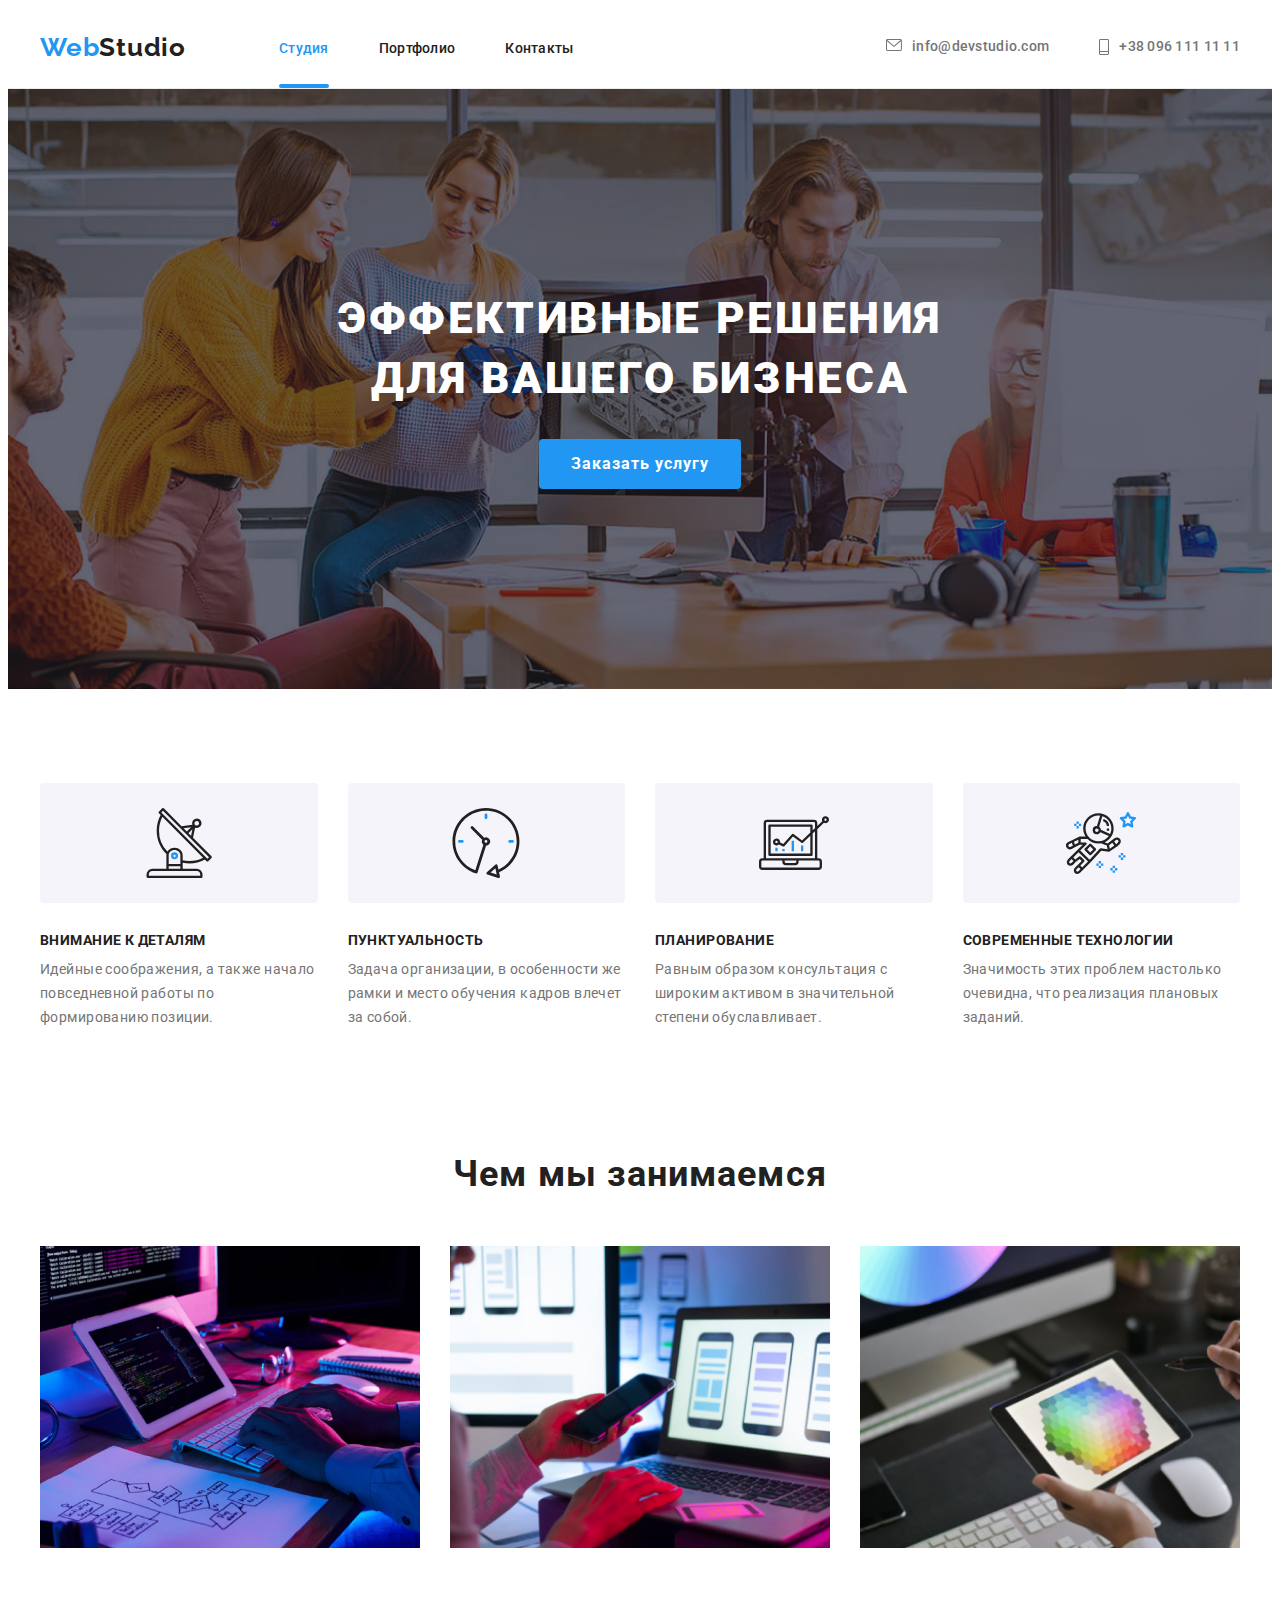
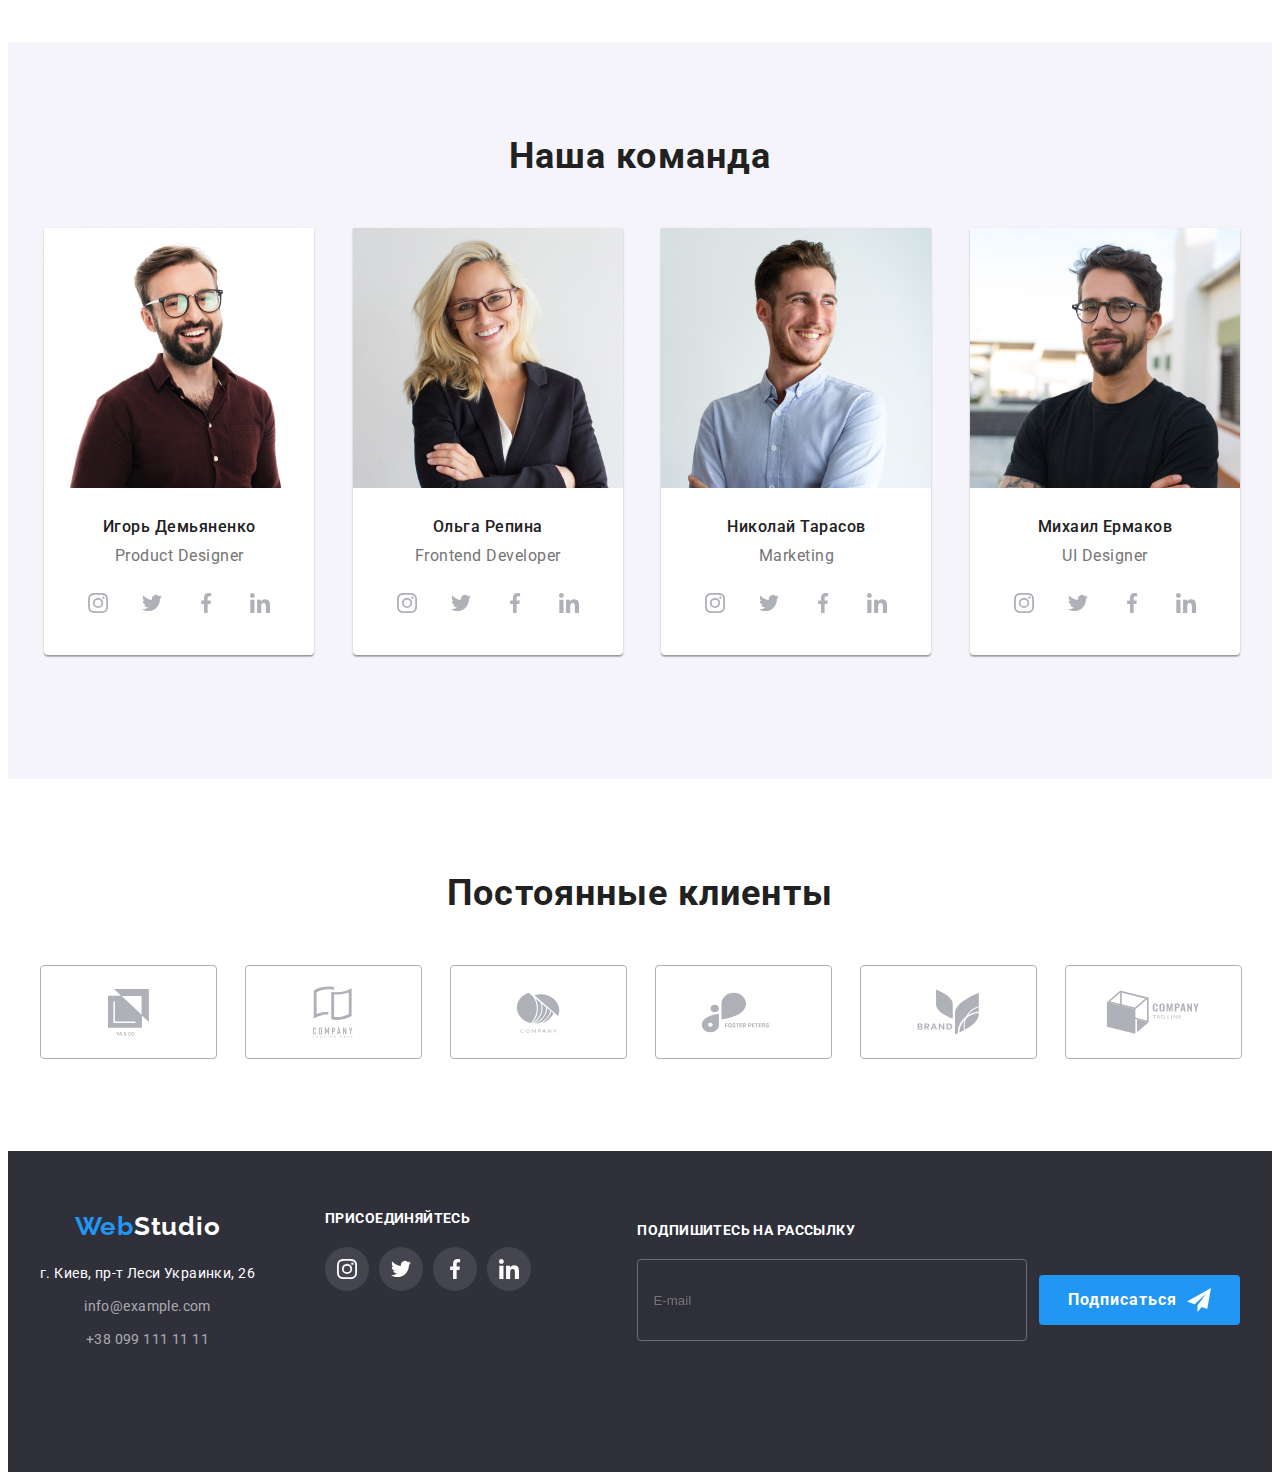
==== commit 9f309a7b: "робота з картинками" ====
--- a/index.html
+++ b/index.html
@@ -186,19 +186,37 @@
                 <h2 class="work__title title">Чем мы занимаемся</h2>
                 <ul class="work__list">
                     <li class="work__item list">
-                        <img src="./image/main/img1.jpg" alt="work with laptop" width="370" height="294" />
+                        <picture>
+                            <source srcset="
+                    ./image/main/img1.jpg    1x,
+                    ./image/main/img1-2x.jpg 2x
+                  " media="(min-width: 1200px)" />
+                            <img src="./image/main/img1.jpg" alt="work with laptop" width="370" height="294" />
+                        </picture>
                         <div class="work__item-text">
                             <p>Десктопные приложения</p>
                         </div>
                     </li>
                     <li class="work__item list">
-                        <img src="./image/main/img2.jpg" alt="work with mobile" width="370" height="294" />
+                        <picture>
+                            <source srcset="
+                    ./image/main/img2.jpg    1x,
+                    ./image/main/img2-2x.jpg 2x
+                  " media="(min-width: 1200px)" />
+                            <img src="./image/main/img2.jpg" alt="work with mobile" width="370" height="294" />
+                        </picture>
                         <div class="work__item-text">
                             <p>Мобильные приложения</p>
                         </div>
                     </li>
                     <li class="work__item list">
-                        <img src="./image/main/img3.jpg" alt="work with tablet" width="370" height="294" />
+                        <picture>
+                            <source srcset="
+                    ./image/main/img3.jpg    1x,
+                    ./image/main/img3-2x.jpg 2x
+                  " media="(min-width: 1200px)" />
+                            <img src="./image/main/img3.jpg" alt="work with tablet" width="370" height="294" />
+                        </picture>
                         <div class="work__item-text">
                             <p>Дизайнерские решения</p>
                         </div>
